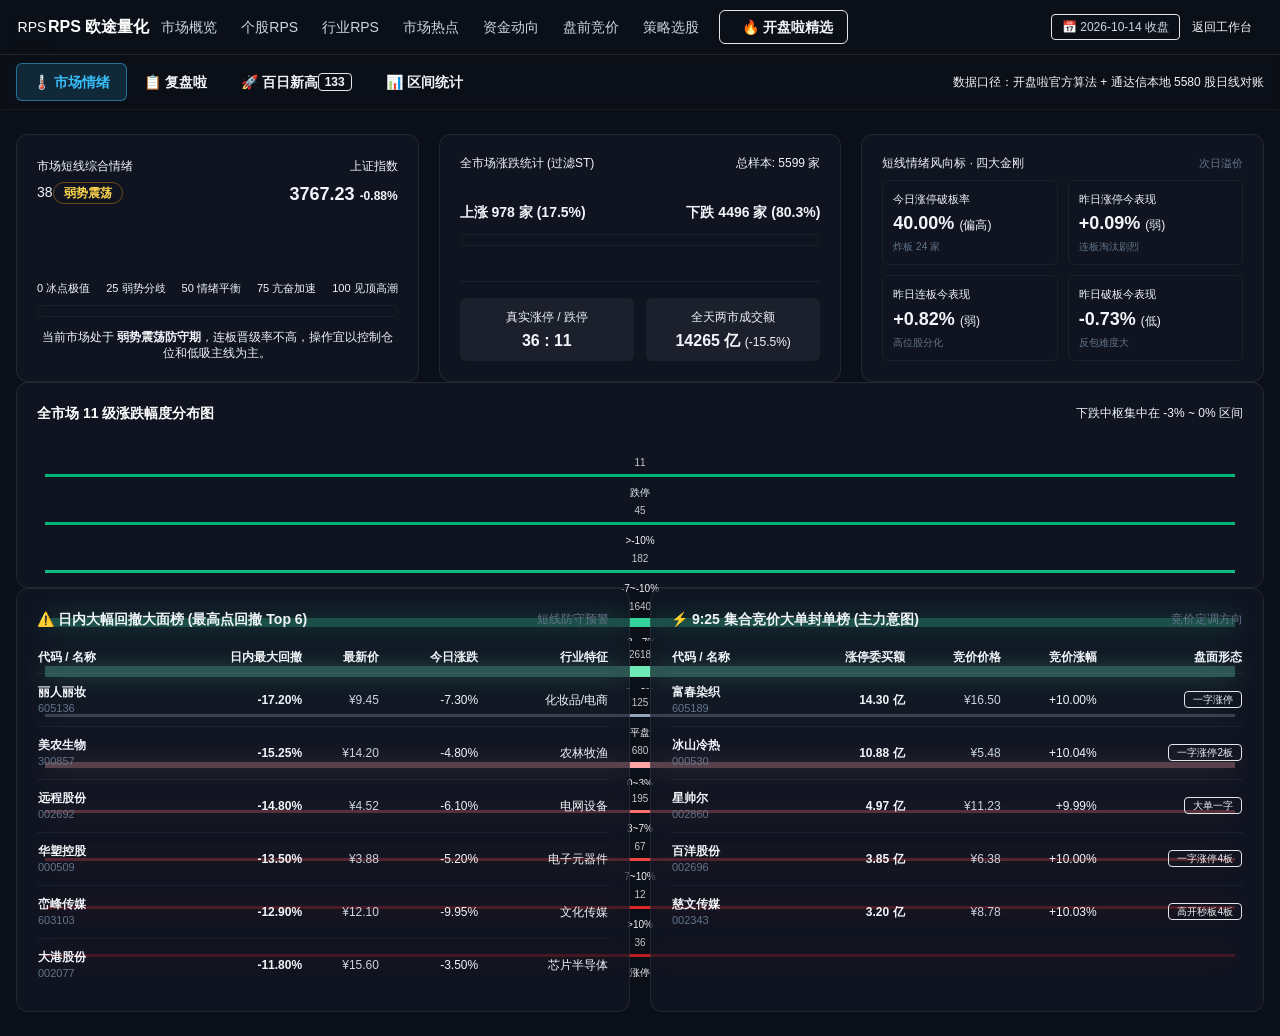
==== kaipanla/index.html @ 2c469104 "fix: use kaipanla directory index to avoid clean url 308 redirect" ====
<!doctype html>
<html lang="zh-CN" class="dark">
<head>
  <meta charset="UTF-8" />
  <meta name="viewport" content="width=device-width, initial-scale=1.0, viewport-fit=cover" />
  <title>开盘啦决策工作台 · 市场情绪 · 复盘啦 · 百日新高 · 区间统计</title>
  <link rel="icon" type="image/png" href="/brand/rps-outu-mark-electric.png" />
  <link rel="stylesheet" href="/assets/index-47ATc6WS.css" />
  <style>
    :root {
      --bg-dark: #0b0f17;
      --card-bg: rgba(18, 24, 38, 0.7);
      --card-border: rgba(255, 255, 255, 0.08);
      --text-main: #f1f5f9;
      --text-muted: #94a3b8;
      --up-red: #f43f5e;
      --down-green: #10b981;
      --warn-yellow: #f59e0b;
      --accent-blue: #38bdf8;
    }
    body {
      background-color: var(--bg-dark);
      color: var(--text-main);
      font-family: -apple-system, BlinkMacSystemFont, "Segoe UI", Roboto, "Helvetica Neue", Arial, sans-serif;
      margin: 0;
      padding: 0;
      -webkit-font-smoothing: antialiased;
    }
    .glass-card {
      background: var(--card-bg);
      backdrop-filter: blur(12px);
      -webkit-backdrop-filter: blur(12px);
      border: 1px solid var(--card-border);
      border-radius: 12px;
      transition: all 0.2s ease;
    }
    .glass-card:hover {
      border-color: rgba(255, 255, 255, 0.16);
    }
    .badge-new {
      background: linear-gradient(135deg, #ef4444 0%, #dc2626 100%);
      color: #ffffff;
      font-size: 10px;
      font-weight: 700;
      padding: 1px 5px;
      border-radius: 4px;
      letter-spacing: 0.5px;
      display: inline-block;
      box-shadow: 0 2px 6px rgba(239, 68, 68, 0.4);
    }
    .nav-tab-btn.active {
      background: rgba(56, 189, 248, 0.15);
      color: #38bdf8;
      border-color: rgba(56, 189, 248, 0.5);
    }
    .tab-content {
      display: none;
    }
    .tab-content.active {
      display: block;
      animation: fadeIn 0.25s ease forwards;
    }
    @keyframes fadeIn {
      from { opacity: 0; transform: translateY(4px); }
      to { opacity: 1; transform: translateY(0); }
    }
  </style>
</head>
<body class="min-h-screen flex flex-col">

  <!-- 1. 全局顶部导航栏 (与量化工作台保持 1:1 风格) -->
  <header class="sticky top-0 z-50 border-b border-white/10 bg-[#0f1318]/90 backdrop-blur-md px-4 py-2.5">
    <div class="max-w-7xl mx-auto flex items-center justify-between">
      <!-- Logo + 站点名称 -->
      <div class="flex items-center space-x-6">
        <a href="/" class="flex items-center space-x-2.5 group">
          <div class="w-8 h-8 rounded-lg bg-gradient-to-br from-cyan-500 to-blue-600 flex items-center justify-center shadow-lg shadow-cyan-500/20">
            <span class="text-white font-black text-sm tracking-tighter">RPS</span>
          </div>
          <span class="font-bold text-base tracking-wide text-white group-hover:text-cyan-400 transition">RPS 欧途量化</span>
        </a>

        <!-- 主导航入口 -->
        <nav class="hidden md:flex items-center space-x-1 text-sm font-medium">
          <a href="/" class="px-3 py-1.5 rounded-lg text-slate-300 hover:text-white hover:bg-white/5 transition">市场概览</a>
          <a href="/stock-rps" class="px-3 py-1.5 rounded-lg text-slate-300 hover:text-white hover:bg-white/5 transition">个股RPS</a>
          <a href="/industry-rps" class="px-3 py-1.5 rounded-lg text-slate-300 hover:text-white hover:bg-white/5 transition">行业RPS</a>
          <a href="/market" class="px-3 py-1.5 rounded-lg text-slate-300 hover:text-white hover:bg-white/5 transition">市场热点</a>
          <a href="/fund-flow" class="px-3 py-1.5 rounded-lg text-slate-300 hover:text-white hover:bg-white/5 transition">资金动向</a>
          <a href="/auction" class="px-3 py-1.5 rounded-lg text-slate-300 hover:text-white hover:bg-white/5 transition">盘前竞价</a>
          <a href="/vcp" class="px-3 py-1.5 rounded-lg text-slate-300 hover:text-white hover:bg-white/5 transition">策略选股</a>
          
          <!-- 🔥 开盘啦核心专属入口 (高亮徽标) -->
          <a href="/kaipanla" class="ml-2 px-3.5 py-1.5 rounded-lg bg-rose-500/15 border border-rose-500/40 text-rose-400 font-semibold flex items-center space-x-1.5 hover:bg-rose-500/25 transition shadow-sm shadow-rose-500/10">
            <span class="w-2 h-2 rounded-full bg-rose-500 animate-pulse"></span>
            <span>🔥 开盘啦精选</span>
          </a>
        </nav>
      </div>

      <!-- 右侧辅助按钮 -->
      <div class="flex items-center space-x-3 text-xs">
        <span class="px-2.5 py-1 rounded bg-slate-800/80 border border-slate-700/60 text-slate-300 font-mono">📅 2026-10-14 收盘</span>
        <a href="/stock-rps" class="px-3 py-1.5 rounded-lg bg-slate-800 hover:bg-slate-700 text-slate-200 transition font-medium">返回工作台</a>
      </div>
    </div>
  </header>

  <!-- 2. 开盘啦四大功能模块二级子导航 Tab 栏 -->
  <div class="border-b border-white/5 bg-[#131924]/60 px-4 py-2 sticky top-[53px] z-40 backdrop-blur-sm">
    <div class="max-w-7xl mx-auto flex items-center justify-between">
      <div class="flex items-center space-x-2">
        <button onclick="switchTab('sentiment')" id="tab-btn-sentiment" class="nav-tab-btn active px-4 py-2 rounded-lg text-sm font-semibold border border-transparent transition flex items-center space-x-2">
          <span>🌡️ 市场情绪</span>
        </button>
        <button onclick="switchTab('fupanla')" id="tab-btn-fupanla" class="nav-tab-btn px-4 py-2 rounded-lg text-sm font-semibold border border-transparent text-slate-400 hover:text-white transition flex items-center space-x-2">
          <span>📋 复盘啦</span>
        </button>
        <button onclick="switchTab('newhigh')" id="tab-btn-newhigh" class="nav-tab-btn px-4 py-2 rounded-lg text-sm font-semibold border border-transparent text-slate-400 hover:text-white transition flex items-center space-x-2">
          <span>🚀 百日新高</span>
          <span class="px-1.5 py-0.2 bg-rose-500/20 text-rose-400 text-xs rounded border border-rose-500/30 font-mono">133</span>
        </button>
        <button onclick="switchTab('period')" id="tab-btn-period" class="nav-tab-btn px-4 py-2 rounded-lg text-sm font-semibold border border-transparent text-slate-400 hover:text-white transition flex items-center space-x-2">
          <span>📊 区间统计</span>
        </button>
      </div>

      <div class="text-xs text-slate-400 hidden sm:block">
        数据口径：开盘啦官方算法 + 通达信本地 5580 股日线对账
      </div>
    </div>
  </div>

  <!-- 3. 主视图容器 -->
  <main class="max-w-7xl mx-auto px-4 py-6 flex-1 w-full space-y-6">

    <!-- ==================== TAB 1: 市场情绪 ==================== -->
    <section id="view-sentiment" class="tab-content active space-y-6">
      <!-- 顶部指数与综合情绪计 -->
      <div class="grid grid-cols-1 lg:grid-cols-3 gap-5">
        <!-- 情绪综合分卡片 -->
        <div class="glass-card p-5 relative overflow-hidden flex flex-col justify-between">
          <div class="flex justify-between items-start">
            <div>
              <span class="text-xs uppercase tracking-wider text-slate-400 font-medium">市场短线综合情绪</span>
              <div class="flex items-baseline space-x-3 mt-1.5">
                <span class="text-4xl font-black text-amber-400 font-mono" id="sentiment-score">38</span>
                <span class="text-xs px-2.5 py-0.5 rounded-full bg-amber-500/20 border border-amber-500/40 text-amber-300 font-semibold" id="sentiment-status">弱势震荡</span>
              </div>
            </div>
            <div class="text-right">
              <span class="text-xs text-slate-400">上证指数</span>
              <div class="text-lg font-bold font-mono text-emerald-400 mt-1">3767.23 <span class="text-xs">-0.88%</span></div>
            </div>
          </div>

          <!-- 0~100 综合情绪刻度条 -->
          <div class="mt-4 space-y-2">
            <div class="flex justify-between text-[11px] text-slate-400 font-medium">
              <span>0 冰点极值</span>
              <span>25 弱势分歧</span>
              <span>50 情绪平衡</span>
              <span>75 亢奋加速</span>
              <span>100 见顶高潮</span>
            </div>
            <div class="w-full h-3 rounded-full bg-slate-800 overflow-hidden relative p-0.5 border border-white/5">
              <div class="h-full rounded-full bg-gradient-to-r from-emerald-500 via-amber-500 to-rose-600 transition-all duration-500" style="width: 38%;"></div>
            </div>
            <div class="text-xs text-slate-400 text-center pt-1">
              当前市场处于 <span class="text-amber-400 font-semibold">弱势震荡防守期</span>，连板晋级率不高，操作宜以控制仓位和低吸主线为主。
            </div>
          </div>
        </div>

        <!-- 涨跌统计与涨跌停对比 -->
        <div class="glass-card p-5 flex flex-col justify-between">
          <div class="flex justify-between items-center mb-3">
            <span class="text-xs uppercase tracking-wider text-slate-400 font-medium">全市场涨跌统计 (过滤ST)</span>
            <span class="text-xs text-slate-400">总样本: 5599 家</span>
          </div>

          <!-- 涨跌家数比例条 -->
          <div class="space-y-3">
            <div class="flex justify-between items-center text-sm font-bold">
              <span class="text-rose-400">上涨 978 家 (17.5%)</span>
              <span class="text-emerald-400">下跌 4496 家 (80.3%)</span>
            </div>
            <div class="w-full h-3 rounded-full bg-emerald-950/80 overflow-hidden flex border border-white/5">
              <div class="h-full bg-rose-500 transition-all" style="width: 17.5%;"></div>
              <div class="h-full bg-emerald-500 transition-all" style="width: 80.3%;"></div>
              <div class="h-full bg-slate-500 transition-all" style="width: 2.2%;"></div>
            </div>
          </div>

          <!-- 涨跌停比与量能 -->
          <div class="grid grid-cols-2 gap-3 mt-4 pt-4 border-t border-white/5 text-center">
            <div class="p-2 rounded-lg bg-white/5">
              <span class="text-xs text-slate-400">真实涨停 / 跌停</span>
              <div class="text-base font-bold font-mono mt-0.5">
                <span class="text-rose-400">36</span> : <span class="text-emerald-400">11</span>
              </div>
            </div>
            <div class="p-2 rounded-lg bg-white/5">
              <span class="text-xs text-slate-400">全天两市成交额</span>
              <div class="text-base font-bold font-mono text-slate-200 mt-0.5">
                14265 亿 <span class="text-xs text-emerald-400 font-normal">(-15.5%)</span>
              </div>
            </div>
          </div>
        </div>

        <!-- 短线四大次日溢价指标 (四大金刚) -->
        <div class="glass-card p-5 flex flex-col justify-between">
          <div class="flex justify-between items-center mb-2">
            <span class="text-xs uppercase tracking-wider text-slate-400 font-medium">短线情绪风向标 · 四大金刚</span>
            <span class="text-[11px] text-slate-500">次日溢价</span>
          </div>
          <div class="grid grid-cols-2 gap-2.5">
            <div class="p-2.5 rounded-lg bg-slate-900/60 border border-white/5">
              <div class="text-[11px] text-slate-400">今日涨停破板率</div>
              <div class="text-lg font-bold font-mono text-emerald-400 mt-0.5">40.00% <span class="text-xs font-normal text-slate-400">(偏高)</span></div>
              <div class="text-[10px] text-slate-500 mt-0.5">炸板 24 家</div>
            </div>
            <div class="p-2.5 rounded-lg bg-slate-900/60 border border-white/5">
              <div class="text-[11px] text-slate-400">昨日涨停今表现</div>
              <div class="text-lg font-bold font-mono text-yellow-400 mt-0.5">+0.09% <span class="text-xs font-normal text-slate-400">(弱)</span></div>
              <div class="text-[10px] text-slate-500 mt-0.5">连板淘汰剧烈</div>
            </div>
            <div class="p-2.5 rounded-lg bg-slate-900/60 border border-white/5">
              <div class="text-[11px] text-slate-400">昨日连板今表现</div>
              <div class="text-lg font-bold font-mono text-yellow-400 mt-0.5">+0.82% <span class="text-xs font-normal text-slate-400">(弱)</span></div>
              <div class="text-[10px] text-slate-500 mt-0.5">高位股分化</div>
            </div>
            <div class="p-2.5 rounded-lg bg-slate-900/60 border border-white/5">
              <div class="text-[11px] text-slate-400">昨日破板今表现</div>
              <div class="text-lg font-bold font-mono text-emerald-400 mt-0.5">-0.73% <span class="text-xs font-normal text-slate-400">(低)</span></div>
              <div class="text-[10px] text-slate-500 mt-0.5">反包难度大</div>
            </div>
          </div>
        </div>
      </div>

      <!-- 11 级涨跌分布柱状图 -->
      <div class="glass-card p-5">
        <div class="flex justify-between items-center mb-4">
          <span class="text-sm font-bold text-white">全市场 11 级涨跌幅度分布图</span>
          <span class="text-xs text-slate-400">下跌中枢集中在 -3% ~ 0% 区间</span>
        </div>
        <div class="grid grid-cols-11 gap-1.5 items-end h-32 pt-4 px-2" id="distribution-bars">
          <!-- 动态渲染柱子 -->
        </div>
      </div>

      <!-- 下半部分：大幅回撤榜 (大面榜) + 9:25 竞价抢筹榜 -->
      <div class="grid grid-cols-1 lg:grid-cols-2 gap-5">
        <!-- 大面榜 -->
        <div class="glass-card p-5">
          <div class="flex justify-between items-center mb-3">
            <span class="text-sm font-bold text-rose-400 flex items-center space-x-1.5">
              <span>⚠️ 日内大幅回撤大面榜 (最高点回撤 Top 6)</span>
            </span>
            <span class="text-xs text-slate-500">短线防守预警</span>
          </div>
          <div class="overflow-x-auto">
            <table class="w-full text-left text-xs">
              <thead>
                <tr class="text-slate-400 border-b border-white/5 pb-2">
                  <th class="py-2">代码 / 名称</th>
                  <th class="py-2 text-right">日内最大回撤</th>
                  <th class="py-2 text-right">最新价</th>
                  <th class="py-2 text-right">今日涨跌</th>
                  <th class="py-2 text-right">行业特征</th>
                </tr>
              </thead>
              <tbody id="drawdowns-table-body" class="divide-y divide-white/5">
                <!-- 动态填充 -->
              </tbody>
            </table>
          </div>
        </div>

        <!-- 9:25 竞价封单额榜 -->
        <div class="glass-card p-5">
          <div class="flex justify-between items-center mb-3">
            <span class="text-sm font-bold text-amber-400 flex items-center space-x-1.5">
              <span>⚡ 9:25 集合竞价大单封单榜 (主力意图)</span>
            </span>
            <span class="text-xs text-slate-500">竞价定调方向</span>
          </div>
          <div class="overflow-x-auto">
            <table class="w-full text-left text-xs">
              <thead>
                <tr class="text-slate-400 border-b border-white/5 pb-2">
                  <th class="py-2">代码 / 名称</th>
                  <th class="py-2 text-right">涨停委买额</th>
                  <th class="py-2 text-right">竞价价格</th>
                  <th class="py-2 text-right">竞价涨幅</th>
                  <th class="py-2 text-right">盘面形态</th>
                </tr>
              </thead>
              <tbody id="bidding-table-body" class="divide-y divide-white/5">
                <!-- 动态填充 -->
              </tbody>
            </table>
          </div>
        </div>
      </div>
    </section>

    <!-- ==================== TAB 2: 复盘啦 ==================== -->
    <section id="view-fupanla" class="tab-content space-y-6">
      <!-- 连板天梯矩阵 -->
      <div class="glass-card p-5">
        <div class="flex justify-between items-center mb-4">
          <div>
            <span class="text-sm font-bold text-white">连板空间天梯矩阵 (空间高度 4 板)</span>
            <span class="text-xs text-slate-400 ml-2">市场高度标杆由 AI影视、文化出版与水产预制菜共创</span>
          </div>
          <span class="text-xs px-2.5 py-1 rounded bg-rose-500/20 text-rose-300 border border-rose-500/30">最高 4 连板</span>
        </div>
        <div class="grid grid-cols-1 md:grid-cols-4 gap-4" id="ladder-container">
          <!-- 动态渲染连板阶梯 -->
        </div>
      </div>

      <!-- 盘面梳理时间线动态流 (09:25~15:00) -->
      <div class="grid grid-cols-1 lg:grid-cols-3 gap-6">
        <!-- 时间线 -->
        <div class="lg:col-span-2 glass-card p-5">
          <div class="flex justify-between items-center mb-4">
            <span class="text-sm font-bold text-white flex items-center space-x-2">
              <span>⏱️ 盘面动态梳理时间线流 (09:25 ~ 15:00)</span>
            </span>
            <span class="text-xs text-slate-500">按盘中关键转折点排序</span>
          </div>
          <div class="relative pl-6 space-y-5 before:absolute before:left-2 before:top-2 before:bottom-2 before:w-0.5 before:bg-white/10" id="timeline-container">
            <!-- 动态渲染时间线节点 -->
          </div>
        </div>

        <!-- 题材风口卡片 -->
        <div class="glass-card p-5 space-y-4">
          <div class="flex justify-between items-center">
            <span class="text-sm font-bold text-white">🔥 当日风口题材卡片</span>
            <span class="text-xs text-slate-400">主力聚焦</span>
          </div>
          <div class="space-y-3" id="hot-sectors-container">
            <!-- 动态渲染风口题材 -->
          </div>
        </div>
      </div>
    </section>

    <!-- ==================== TAB 3: 百日新高 ==================== -->
    <section id="view-newhigh" class="tab-content space-y-6">
      <!-- 顶部统计与行业分布 -->
      <div class="grid grid-cols-1 lg:grid-cols-3 gap-5">
        <!-- 统计核心 -->
        <div class="glass-card p-5 flex flex-col justify-between">
          <div>
            <span class="text-xs uppercase tracking-wider text-slate-400 font-medium">全市场创 100 日新高个股数</span>
            <div class="text-4xl font-black text-white font-mono mt-2" id="newhigh-total">133 <span class="text-sm font-normal text-slate-400">只</span></div>
          </div>
          <div class="pt-4 border-t border-white/5 mt-4">
            <div class="flex justify-between items-center">
              <span class="text-xs text-slate-400">今日首次突破创百日新高</span>
              <span class="text-xl font-bold font-mono text-rose-400 flex items-center space-x-1">
                <span>+38</span>
                <span class="badge-new">NEW</span>
              </span>
            </div>
            <div class="text-[11px] text-slate-500 mt-1">突破个股占比 28.5%，多集中在防御性红利资产与三季报高确定性标的。</div>
          </div>
        </div>

        <!-- 行业分布 Donut 环形统计 -->
        <div class="lg:col-span-2 glass-card p-5">
          <div class="flex justify-between items-center mb-3">
            <span class="text-sm font-bold text-white">百日新高行业分布 (最扎堆前 7 大方向)</span>
            <span class="text-xs text-slate-400">红利防御 + 业绩成长双轮驱动</span>
          </div>
          <div class="grid grid-cols-2 sm:grid-cols-4 gap-3" id="newhigh-industry-grid">
            <!-- 动态渲染行业分布胶囊 -->
          </div>
        </div>
      </div>

      <!-- 百日新高代表性股票列表 (带专属红色 New 标签) -->
      <div class="glass-card p-5">
        <div class="flex justify-between items-center mb-4">
          <span class="text-sm font-bold text-white">百日新高代表性核心股票名单 (红底白字 New 为今日首次突破)</span>
          <div class="flex space-x-2 text-xs">
            <span class="px-2 py-1 rounded bg-rose-500/10 text-rose-400 border border-rose-500/30">共收录 133 只</span>
          </div>
        </div>
        <div class="overflow-x-auto">
          <table class="w-full text-left text-xs">
            <thead>
              <tr class="text-slate-400 border-b border-white/5 pb-2">
                <th class="py-2">代码 / 名称</th>
                <th class="py-2 text-right">最新价</th>
                <th class="py-2 text-right">今日涨幅</th>
                <th class="py-2 text-right">近20日累计涨幅</th>
                <th class="py-2 text-right">所属行业</th>
                <th class="py-2 text-right">核心驱动题材</th>
              </tr>
            </thead>
            <tbody id="newhigh-table-body" class="divide-y divide-white/5">
              <!-- 动态填充 -->
            </tbody>
          </table>
        </div>
      </div>
    </section>

    <!-- ==================== TAB 4: 区间统计 ==================== -->
    <section id="view-period" class="tab-content space-y-6">
      <!-- 周期选择器 -->
      <div class="glass-card p-4 flex items-center justify-between">
        <div class="flex items-center space-x-2">
          <span class="text-xs text-slate-400 mr-2">统计周期切换:</span>
          <button onclick="switchPeriod('3d')" id="btn-period-3d" class="period-btn active px-3 py-1.5 rounded-lg text-xs font-semibold bg-cyan-500/20 text-cyan-400 border border-cyan-500/40">近 3 日</button>
          <button onclick="switchPeriod('5d')" id="btn-period-5d" class="period-btn px-3 py-1.5 rounded-lg text-xs font-semibold bg-white/5 text-slate-400 hover:text-white border border-transparent">近 5 日</button>
          <button onclick="switchPeriod('10d')" id="btn-period-10d" class="period-btn px-3 py-1.5 rounded-lg text-xs font-semibold bg-white/5 text-slate-400 hover:text-white border border-transparent">近 10 日</button>
          <button onclick="switchPeriod('20d')" id="btn-period-20d" class="period-btn px-3 py-1.5 rounded-lg text-xs font-semibold bg-white/5 text-slate-400 hover:text-white border border-transparent">近 20 日</button>
        </div>
        <span class="text-xs text-slate-500 hidden sm:block">通达信日线极速切片计算 · 过滤停牌噪声</span>
      </div>

      <!-- 左右分栏：领涨题材榜 + 大牛股 Top 50 -->
      <div class="grid grid-cols-1 lg:grid-cols-2 gap-6">
        <!-- 领涨题材榜 -->
        <div class="glass-card p-5">
          <div class="flex justify-between items-center mb-3">
            <span class="text-sm font-bold text-white" id="period-sector-title">近 3 日领涨题材排行榜 (Sector Rank)</span>
            <span class="text-xs text-slate-500">区间累计等权平均</span>
          </div>
          <div class="overflow-x-auto">
            <table class="w-full text-left text-xs">
              <thead>
                <tr class="text-slate-400 border-b border-white/5 pb-2">
                  <th class="py-2">排名</th>
                  <th class="py-2">题材板块名称</th>
                  <th class="py-2 text-right">区间涨幅</th>
                  <th class="py-2 text-right">区间涨停家数</th>
                  <th class="py-2 text-right">领涨龙头</th>
                </tr>
              </thead>
              <tbody id="period-sectors-body" class="divide-y divide-white/5">
                <!-- 动态填充 -->
              </tbody>
            </table>
          </div>
        </div>

        <!-- 大牛股 Top 50 -->
        <div class="glass-card p-5">
          <div class="flex justify-between items-center mb-3">
            <span class="text-sm font-bold text-white" id="period-stock-title">近 3 日区间大牛股 Top 50 (Leading Stocks)</span>
            <span class="text-xs text-slate-500">阻力最小突破路径</span>
          </div>
          <div class="overflow-x-auto">
            <table class="w-full text-left text-xs">
              <thead>
                <tr class="text-slate-400 border-b border-white/5 pb-2">
                  <th class="py-2">代码 / 名称</th>
                  <th class="py-2 text-right">区间累计涨幅</th>
                  <th class="py-2 text-right">区间振幅</th>
                  <th class="py-2 text-right">换手率</th>
                  <th class="py-2 text-right">涨停天数</th>
                  <th class="py-2 text-right">创百日新高</th>
                </tr>
              </thead>
              <tbody id="period-stocks-body" class="divide-y divide-white/5">
                <!-- 动态填充 -->
              </tbody>
            </table>
          </div>
        </div>
      </div>
    </section>

  </main>

  <!-- 4. 数据绑定与交互逻辑驱动脚本 -->
  <script>
    let globalData = null;
    let currentPeriod = '3d';

    async function loadData() {
      try {
        const res = await fetch('/api/market/kaipanla?date=2026-10-14');
        if (res.ok) {
          globalData = await res.json();
          renderAll();
        } else {
          // 备选路径
          const res2 = await fetch('/data/extra_intelligence/kaipanla_data.json');
          if (res2.ok) {
            globalData = await res2.json();
            renderAll();
          }
        }
      } catch (e) {
        console.error("加载开盘啦数据失败:", e);
      }
    }

    function switchTab(tabId) {
      document.querySelectorAll('.tab-content').forEach(el => el.classList.remove('active'));
      document.querySelectorAll('.nav-tab-btn').forEach(el => {
        el.classList.remove('active');
        el.classList.add('text-slate-400');
      });

      const target = document.getElementById('view-' + tabId);
      const btn = document.getElementById('tab-btn-' + tabId);
      if (target) target.classList.add('active');
      if (btn) {
        btn.classList.add('active');
        btn.classList.remove('text-slate-400');
      }
    }

    function switchPeriod(p) {
      currentPeriod = p;
      document.querySelectorAll('.period-btn').forEach(btn => {
        btn.className = 'period-btn px-3 py-1.5 rounded-lg text-xs font-semibold bg-white/5 text-slate-400 hover:text-white border border-transparent';
      });
      const activeBtn = document.getElementById('btn-period-' + p);
      if (activeBtn) {
        activeBtn.className = 'period-btn active px-3 py-1.5 rounded-lg text-xs font-semibold bg-cyan-500/20 text-cyan-400 border border-cyan-500/40';
      }
      renderPeriodView();
    }

    function renderAll() {
      if (!globalData) return;
      renderSentimentView();
      renderFupanlaView();
      renderNewHighView();
      renderPeriodView();
    }

    function renderSentimentView() {
      const s = globalData.market_sentiment;
      if (!s) return;

      // 11级分布柱状图
      const barContainer = document.getElementById('distribution-bars');
      if (barContainer && s.distribution_11_bars) {
        const maxCount = Math.max(...s.distribution_11_bars.map(b => b.count));
        barContainer.innerHTML = s.distribution_11_bars.map(b => {
          const heightPercent = Math.max(10, Math.round((b.count / maxCount) * 100));
          return `
            <div class="flex flex-col items-center h-full justify-end group">
              <span class="text-[10px] font-mono text-slate-400 mb-1 opacity-80 group-hover:opacity-100">${b.count}</span>
              <div class="w-full rounded-t transition-all duration-300" style="height: ${heightPercent}%; background-color: ${b.color};"></div>
              <span class="text-[10px] text-slate-400 mt-2 truncate w-full text-center" title="${b.label}">${b.label}</span>
            </div>
          `;
        }).join('');
      }

      // 大面榜
      const ddBody = document.getElementById('drawdowns-table-body');
      if (ddBody && s.sharp_drawdowns) {
        ddBody.innerHTML = s.sharp_drawdowns.map(row => `
          <tr class="hover:bg-white/5 transition">
            <td class="py-2.5">
              <div class="font-bold text-slate-200">${row.name}</div>
              <div class="font-mono text-slate-500 text-[11px]">${row.code}</div>
            </td>
            <td class="py-2.5 text-right font-mono font-bold text-emerald-400">${row.max_drawdown.toFixed(2)}%</td>
            <td class="py-2.5 text-right font-mono text-slate-300">¥${row.price.toFixed(2)}</td>
            <td class="py-2.5 text-right font-mono ${row.close_pct >= 0 ? 'text-rose-400' : 'text-emerald-400'}">${row.close_pct > 0 ? '+' : ''}${row.close_pct.toFixed(2)}%</td>
            <td class="py-2.5 text-right text-slate-400">${row.industry}</td>
          </tr>
        `).join('');
      }

      // 9:25 竞价榜
      const bidBody = document.getElementById('bidding-table-body');
      if (bidBody && s.bidding_rank) {
        bidBody.innerHTML = s.bidding_rank.map(row => `
          <tr class="hover:bg-white/5 transition">
            <td class="py-2.5">
              <div class="font-bold text-slate-200">${row.name}</div>
              <div class="font-mono text-slate-500 text-[11px]">${row.code}</div>
            </td>
            <td class="py-2.5 text-right font-mono font-bold text-amber-400">${row.amount.toFixed(2)} 亿</td>
            <td class="py-2.5 text-right font-mono text-slate-300">¥${row.price.toFixed(2)}</td>
            <td class="py-2.5 text-right font-mono text-rose-400">+${row.pct.toFixed(2)}%</td>
            <td class="py-2.5 text-right">
              <span class="px-2 py-0.5 rounded bg-rose-500/10 text-rose-400 border border-rose-500/20 text-[10px]">${row.status}</span>
            </td>
          </tr>
        `).join('');
      }
    }

    function renderFupanlaView() {
      const f = globalData.fupanla;
      if (!f) return;

      // 连板阶梯
      const ladderBox = document.getElementById('ladder-container');
      if (ladderBox && f.ladder) {
        ladderBox.innerHTML = f.ladder.ranks.map(r => `
          <div class="p-3.5 rounded-xl bg-slate-900/60 border border-white/5 space-y-2.5">
            <div class="flex justify-between items-center pb-2 border-b border-white/5">
              <span class="font-bold text-white text-sm">${r.level}</span>
              <span class="px-2 py-0.5 rounded bg-rose-500/20 text-rose-400 text-xs font-mono font-bold">${r.count} 家</span>
            </div>
            <div class="space-y-1.5">
              ${r.stocks.map(stk => `
                <div class="p-2 rounded bg-white/5 hover:bg-white/10 transition flex justify-between items-center">
                  <div>
                    <span class="font-bold text-slate-200 text-xs">${stk.name}</span>
                    <span class="text-[10px] text-slate-500 ml-1">${stk.form || ''}</span>
                    <div class="text-[10px] text-slate-400">${stk.industry}</div>
                  </div>
                  <span class="text-[10px] text-rose-400 text-right max-w-[90px] truncate" title="${stk.desc}">${stk.desc}</span>
                </div>
              `).join('')}
            </div>
          </div>
        `).join('');
      }

      // 时间线
      const tlBox = document.getElementById('timeline-container');
      if (tlBox && f.timeline) {
        tlBox.innerHTML = f.timeline.map(item => `
          <div class="relative group">
            <span class="absolute -left-[29px] top-1 w-3.5 h-3.5 rounded-full border-2 border-[#0b0f17] ${item.badge_color} shadow-md shadow-red-500/20"></span>
            <div class="flex items-center space-x-2">
              <span class="font-mono font-bold text-xs text-cyan-400">${item.time}</span>
              <span class="px-2 py-0.5 rounded text-[10px] font-semibold text-white ${item.badge_color}">${item.tag}</span>
              <span class="font-bold text-slate-200 text-xs">${item.title}</span>
            </div>
            <p class="text-xs text-slate-400 mt-1 pl-1 leading-relaxed">${item.desc}</p>
          </div>
        `).join('');
      }

      // 风口题材
      const hsBox = document.getElementById('hot-sectors-container');
      if (hsBox && f.hot_sectors) {
        hsBox.innerHTML = f.hot_sectors.map(sec => `
          <div class="p-3 rounded-xl bg-slate-900/60 border border-white/5 hover:border-white/15 transition flex justify-between items-center">
            <div>
              <div class="font-bold text-slate-200 text-xs">${sec.name}</div>
              <div class="text-[11px] text-slate-400 mt-0.5">领涨龙头: <span class="text-rose-400 font-semibold">${sec.leader}</span></div>
            </div>
            <div class="text-right">
              <div class="font-mono font-bold text-rose-400 text-xs">${sec.zt_count} 只涨停</div>
              <div class="font-mono text-slate-500 text-[10px] mt-0.5">成交 ${sec.total_turnover}</div>
            </div>
          </div>
        `).join('');
      }
    }

    function renderNewHighView() {
      const nh = globalData.new_high_100;
      if (!nh) return;

      // 行业胶囊
      const indGrid = document.getElementById('newhigh-industry-grid');
      if (indGrid && nh.industry_distribution) {
        indGrid.innerHTML = nh.industry_distribution.map(item => `
          <div class="p-3 rounded-xl bg-slate-900/60 border border-white/5 flex flex-col justify-between">
            <span class="text-xs text-slate-400 truncate">${item.industry}</span>
            <div class="flex justify-between items-baseline mt-2">
              <span class="text-base font-bold font-mono text-white">${item.count} 只</span>
              <span class="text-[11px] font-mono text-rose-400">+${item.new_count} <span class="text-[9px] badge-new">New</span></span>
            </div>
          </div>
        `).join('');
      }

      // 个股表格 (带 New 标签)
      const nhBody = document.getElementById('newhigh-table-body');
      if (nhBody && nh.stocks) {
        nhBody.innerHTML = nh.stocks.map(stk => `
          <tr class="hover:bg-white/5 transition">
            <td class="py-2.5">
              <div class="flex items-center space-x-1.5">
                <span class="font-bold text-slate-200">${stk.name}</span>
                ${stk.is_new ? '<span class="badge-new">NEW</span>' : ''}
              </div>
              <div class="font-mono text-slate-500 text-[11px]">${stk.code}</div>
            </td>
            <td class="py-2.5 text-right font-mono text-slate-200">¥${stk.price.toFixed(2)}</td>
            <td class="py-2.5 text-right font-mono font-bold ${stk.pct_change >= 0 ? 'text-rose-400' : 'text-emerald-400'}">
              ${stk.pct_change >= 0 ? '+' : ''}${stk.pct_change.toFixed(2)}%
            </td>
            <td class="py-2.5 text-right font-mono font-bold text-rose-400">+${stk.pct_20d.toFixed(1)}%</td>
            <td class="py-2.5 text-right text-slate-400">${stk.industry}</td>
            <td class="py-2.5 text-right text-slate-300">${stk.concept}</td>
          </tr>
        `).join('');
      }
    }

    function renderPeriodView() {
      const ps = globalData.period_statistics;
      if (!ps || !ps.periods || !ps.periods[currentPeriod]) return;

      const pData = ps.periods[currentPeriod];

      document.getElementById('period-sector-title').innerText = `${pData.label} 领涨题材排行榜 (Sector Rank)`;
      document.getElementById('period-stock-title').innerText = `${pData.label} 区间大牛股 Top 50 (Leading Stocks)`;

      // 题材排行
      const sBody = document.getElementById('period-sectors-body');
      if (sBody && pData.top_sectors) {
        sBody.innerHTML = pData.top_sectors.map((sec, idx) => `
          <tr class="hover:bg-white/5 transition">
            <td class="py-2.5 font-mono text-slate-500 text-xs">${idx + 1}</td>
            <td class="py-2.5 font-bold text-slate-200">${sec.name}</td>
            <td class="py-2.5 text-right font-mono font-bold text-rose-400">+${sec.pct.toFixed(2)}%</td>
            <td class="py-2.5 text-right font-mono text-amber-400">${sec.zt_count} 只涨停</td>
            <td class="py-2.5 text-right font-semibold text-rose-300">${sec.leader}</td>
          </tr>
        `).join('');
      }

      // 大牛股 Top 50
      const stBody = document.getElementById('period-stocks-body');
      if (stBody && pData.top_stocks) {
        stBody.innerHTML = pData.top_stocks.map(stk => `
          <tr class="hover:bg-white/5 transition">
            <td class="py-2.5">
              <div class="flex items-center space-x-1.5">
                <span class="font-bold text-slate-200">${stk.name}</span>
                ${stk.is_new_high ? '<span class="badge-new">新高</span>' : ''}
              </div>
              <div class="font-mono text-slate-500 text-[11px]">${stk.code} · ${stk.industry}</div>
            </td>
            <td class="py-2.5 text-right font-mono font-bold text-rose-400">+${stk.pct.toFixed(2)}%</td>
            <td class="py-2.5 text-right font-mono text-slate-300">${stk.amplitude.toFixed(1)}%</td>
            <td class="py-2.5 text-right font-mono text-slate-300">${stk.turnover.toFixed(1)}%</td>
            <td class="py-2.5 text-right font-mono text-amber-400 font-bold">${stk.zt_days} 天</td>
            <td class="py-2.5 text-right">
              ${stk.is_new_high ? '<span class="px-2 py-0.5 rounded bg-rose-500/20 text-rose-300 font-semibold text-[10px]">是</span>' : '<span class="text-slate-500 text-[10px]">否</span>'}
            </td>
          </tr>
        `).join('');
      }
    }

    // 页面加载触发
    loadData();
  </script>
</body>
</html>
---- assets/index-47ATc6WS.css ----
*,:before,:after{--tw-border-spacing-x: 0;--tw-border-spacing-y: 0;--tw-translate-x: 0;--tw-translate-y: 0;--tw-rotate: 0;--tw-skew-x: 0;--tw-skew-y: 0;--tw-scale-x: 1;--tw-scale-y: 1;--tw-pan-x: ;--tw-pan-y: ;--tw-pinch-zoom: ;--tw-scroll-snap-strictness: proximity;--tw-gradient-from-position: ;--tw-gradient-via-position: ;--tw-gradient-to-position: ;--tw-ordinal: ;--tw-slashed-zero: ;--tw-numeric-figure: ;--tw-numeric-spacing: ;--tw-numeric-fraction: ;--tw-ring-inset: ;--tw-ring-offset-width: 0px;--tw-ring-offset-color: #fff;--tw-ring-color: rgb(59 130 246 / .5);--tw-ring-offset-shadow: 0 0 #0000;--tw-ring-shadow: 0 0 #0000;--tw-shadow: 0 0 #0000;--tw-shadow-colored: 0 0 #0000;--tw-blur: ;--tw-brightness: ;--tw-contrast: ;--tw-grayscale: ;--tw-hue-rotate: ;--tw-invert: ;--tw-saturate: ;--tw-sepia: ;--tw-drop-shadow: ;--tw-backdrop-blur: ;--tw-backdrop-brightness: ;--tw-backdrop-contrast: ;--tw-backdrop-grayscale: ;--tw-backdrop-hue-rotate: ;--tw-backdrop-invert: ;--tw-backdrop-opacity: ;--tw-backdrop-saturate: ;--tw-backdrop-sepia: ;--tw-contain-size: ;--tw-contain-layout: ;--tw-contain-paint: ;--tw-contain-style: }::backdrop{--tw-border-spacing-x: 0;--tw-border-spacing-y: 0;--tw-translate-x: 0;--tw-translate-y: 0;--tw-rotate: 0;--tw-skew-x: 0;--tw-skew-y: 0;--tw-scale-x: 1;--tw-scale-y: 1;--tw-pan-x: ;--tw-pan-y: ;--tw-pinch-zoom: ;--tw-scroll-snap-strictness: proximity;--tw-gradient-from-position: ;--tw-gradient-via-position: ;--tw-gradient-to-position: ;--tw-ordinal: ;--tw-slashed-zero: ;--tw-numeric-figure: ;--tw-numeric-spacing: ;--tw-numeric-fraction: ;--tw-ring-inset: ;--tw-ring-offset-width: 0px;--tw-ring-offset-color: #fff;--tw-ring-color: rgb(59 130 246 / .5);--tw-ring-offset-shadow: 0 0 #0000;--tw-ring-shadow: 0 0 #0000;--tw-shadow: 0 0 #0000;--tw-shadow-colored: 0 0 #0000;--tw-blur: ;--tw-brightness: ;--tw-contrast: ;--tw-grayscale: ;--tw-hue-rotate: ;--tw-invert: ;--tw-saturate: ;--tw-sepia: ;--tw-drop-shadow: ;--tw-backdrop-blur: ;--tw-backdrop-brightness: ;--tw-backdrop-contrast: ;--tw-backdrop-grayscale: ;--tw-backdrop-hue-rotate: ;--tw-backdrop-invert: ;--tw-backdrop-opacity: ;--tw-backdrop-saturate: ;--tw-backdrop-sepia: ;--tw-contain-size: ;--tw-contain-layout: ;--tw-contain-paint: ;--tw-contain-style: }*,:before,:after{box-sizing:border-box;border-width:0;border-style:solid;border-color:#e5e7eb}:before,:after{--tw-content: ""}html,:host{line-height:1.5;-webkit-text-size-adjust:100%;-moz-tab-size:4;-o-tab-size:4;tab-size:4;font-family:var(--font-ui);font-feature-settings:normal;font-variation-settings:normal;-webkit-tap-highlight-color:transparent}body{margin:0;line-height:inherit}hr{height:0;color:inherit;border-top-width:1px}abbr:where([title]){-webkit-text-decoration:underline dotted;text-decoration:underline dotted}h1,h2,h3,h4,h5,h6{font-size:inherit;font-weight:inherit}a{color:inherit;text-decoration:inherit}b,strong{font-weight:bolder}code,kbd,samp,pre{font-family:var(--font-ui);font-feature-settings:normal;font-variation-settings:normal;font-size:1em}small{font-size:80%}sub,sup{font-size:75%;line-height:0;position:relative;vertical-align:baseline}sub{bottom:-.25em}sup{top:-.5em}table{text-indent:0;border-color:inherit;border-collapse:collapse}button,input,optgroup,select,textarea{font-family:inherit;font-feature-settings:inherit;font-variation-settings:inherit;font-size:100%;font-weight:inherit;line-height:inherit;letter-spacing:inherit;color:inherit;margin:0;padding:0}button,select{text-transform:none}button,input:where([type=button]),input:where([type=reset]),input:where([type=submit]){-webkit-appearance:button;background-color:transparent;background-image:none}:-moz-focusring{outline:auto}:-moz-ui-invalid{box-shadow:none}progress{vertical-align:baseline}::-webkit-inner-spin-button,::-webkit-outer-spin-button{height:auto}[type=search]{-webkit-appearance:textfield;outline-offset:-2px}::-webkit-search-decoration{-webkit-appearance:none}::-webkit-file-upload-button{-webkit-appearance:button;font:inherit}summary{display:list-item}blockquote,dl,dd,h1,h2,h3,h4,h5,h6,hr,figure,p,pre{margin:0}fieldset{margin:0;padding:0}legend{padding:0}ol,ul,menu{list-style:none;margin:0;padding:0}dialog{padding:0}textarea{resize:vertical}input::-moz-placeholder,textarea::-moz-placeholder{opacity:1;color:#9ca3af}input::placeholder,textarea::placeholder{opacity:1;color:#9ca3af}button,[role=button]{cursor:pointer}:disabled{cursor:default}img,svg,video,canvas,audio,iframe,embed,object{display:block;vertical-align:middle}img,video{max-width:100%;height:auto}[hidden]:where(:not([hidden=until-found])){display:none}.\!container{width:100%!important}.container{width:100%}@media (min-width: 640px){.\!container{max-width:640px!important}.container{max-width:640px}}@media (min-width: 768px){.\!container{max-width:768px!important}.container{max-width:768px}}@media (min-width: 1024px){.\!container{max-width:1024px!important}.container{max-width:1024px}}@media (min-width: 1280px){.\!container{max-width:1280px!important}.container{max-width:1280px}}@media (min-width: 1536px){.\!container{max-width:1536px!important}.container{max-width:1536px}}.sr-only{position:absolute;width:1px;height:1px;padding:0;margin:-1px;overflow:hidden;clip:rect(0,0,0,0);white-space:nowrap;border-width:0}.pointer-events-none{pointer-events:none}.pointer-events-auto{pointer-events:auto}.\!visible{visibility:visible!important}.visible{visibility:visible}.collapse{visibility:collapse}.static{position:static}.fixed{position:fixed}.absolute{position:absolute}.relative{position:relative}.sticky{position:sticky}.inset-0{top:0;right:0;bottom:0;left:0}.inset-x-0{left:0;right:0}.inset-x-4{left:1rem;right:1rem}.bottom-0{bottom:0}.bottom-1{bottom:.25rem}.bottom-14{bottom:3.5rem}.bottom-24{bottom:6rem}.bottom-5{bottom:1.25rem}.bottom-\[calc\(4\.5rem\+env\(safe-area-inset-bottom\)\)\]{bottom:calc(4.5rem + env(safe-area-inset-bottom))}.bottom-full{bottom:100%}.left-0{left:0}.left-0\.5{left:.125rem}.left-1{left:.25rem}.left-1\/2{left:50%}.left-14{left:3.5rem}.left-2{left:.5rem}.left-2\.5{left:.625rem}.left-3{left:.75rem}.left-\[13\%\]{left:13%}.right-0{right:0}.right-0\.5{right:.125rem}.right-1{right:.25rem}.right-1\.5{right:.375rem}.right-2{right:.5rem}.right-2\.5{right:.625rem}.right-3{right:.75rem}.right-5{right:1.25rem}.right-\[7\%\]{right:7%}.top-0{top:0}.top-0\.5{top:.125rem}.top-1{top:.25rem}.top-1\/2{top:50%}.top-10{top:2.5rem}.top-11{top:2.75rem}.top-2{top:.5rem}.top-2\.5{top:.625rem}.top-3{top:.75rem}.top-7{top:1.75rem}.top-9{top:2.25rem}.top-full{top:100%}.z-10{z-index:10}.z-20{z-index:20}.z-30{z-index:30}.z-40{z-index:40}.z-50{z-index:50}.z-\[100\]{z-index:100}.z-\[200\]{z-index:200}.z-\[210\]{z-index:210}.z-\[250\]{z-index:250}.z-\[2\]{z-index:2}.z-\[55\]{z-index:55}.z-\[70\]{z-index:70}.z-\[80\]{z-index:80}.z-\[90\]{z-index:90}.order-1{order:1}.order-2{order:2}.order-3{order:3}.order-4{order:4}.order-last{order:9999}.col-span-2{grid-column:span 2 / span 2}.-m-1{margin:-.25rem}.m-4{margin:1rem}.m-auto{margin:auto}.-mx-3{margin-left:-.75rem;margin-right:-.75rem}.mx-1{margin-left:.25rem;margin-right:.25rem}.mx-2{margin-left:.5rem;margin-right:.5rem}.mx-3{margin-left:.75rem;margin-right:.75rem}.mx-4{margin-left:1rem;margin-right:1rem}.mx-auto{margin-left:auto;margin-right:auto}.my-2{margin-top:.5rem;margin-bottom:.5rem}.my-5{margin-top:1.25rem;margin-bottom:1.25rem}.-mr-1{margin-right:-.25rem}.-mt-1{margin-top:-.25rem}.mb-0\.5{margin-bottom:.125rem}.mb-1{margin-bottom:.25rem}.mb-1\.5{margin-bottom:.375rem}.mb-2{margin-bottom:.5rem}.mb-3{margin-bottom:.75rem}.mb-4{margin-bottom:1rem}.mb-5{margin-bottom:1.25rem}.mb-6{margin-bottom:1.5rem}.ml-0{margin-left:0}.ml-0\.5{margin-left:.125rem}.ml-1{margin-left:.25rem}.ml-2{margin-left:.5rem}.ml-3{margin-left:.75rem}.ml-auto{margin-left:auto}.mr-1{margin-right:.25rem}.mr-2{margin-right:.5rem}.mr-4{margin-right:1rem}.mt-0\.5{margin-top:.125rem}.mt-1{margin-top:.25rem}.mt-1\.5{margin-top:.375rem}.mt-16{margin-top:4rem}.mt-2{margin-top:.5rem}.mt-3{margin-top:.75rem}.mt-4{margin-top:1rem}.mt-5{margin-top:1.25rem}.mt-6{margin-top:1.5rem}.mt-\[8px\]{margin-top:8px}.line-clamp-2{overflow:hidden;display:-webkit-box;-webkit-box-orient:vertical;-webkit-line-clamp:2}.block{display:block}.inline-block{display:inline-block}.inline{display:inline}.flex{display:flex}.inline-flex{display:inline-flex}.\!table{display:table!important}.table{display:table}.grid{display:grid}.contents{display:contents}.\!hidden{display:none!important}.hidden{display:none}.h-0\.5{height:.125rem}.h-1{height:.25rem}.h-1\.5{height:.375rem}.h-10{height:2.5rem}.h-11{height:2.75rem}.h-12{height:3rem}.h-14{height:3.5rem}.h-2{height:.5rem}.h-2\.5{height:.625rem}.h-20{height:5rem}.h-24{height:6rem}.h-28{height:7rem}.h-3{height:.75rem}.h-3\.5{height:.875rem}.h-32{height:8rem}.h-36{height:9rem}.h-4{height:1rem}.h-40{height:10rem}.h-44{height:11rem}.h-48{height:12rem}.h-5{height:1.25rem}.h-56{height:14rem}.h-6{height:1.5rem}.h-64{height:16rem}.h-7{height:1.75rem}.h-8{height:2rem}.h-9{height:2.25rem}.h-\[170px\]{height:170px}.h-\[18px\]{height:18px}.h-\[220px\]{height:220px}.h-\[225px\]{height:225px}.h-\[230px\]{height:230px}.h-\[235px\]{height:235px}.h-\[238px\]{height:238px}.h-\[260px\]{height:260px}.h-\[270px\]{height:270px}.h-\[3\.75rem\]{height:3.75rem}.h-\[300px\]{height:300px}.h-\[320px\]{height:320px}.h-\[340px\]{height:340px}.h-\[360px\]{height:360px}.h-\[38px\]{height:38px}.h-\[390px\]{height:390px}.h-\[430px\]{height:430px}.h-\[520px\]{height:520px}.h-\[52px\]{height:52px}.h-\[70px\]{height:70px}.h-\[76px\]{height:76px}.h-\[calc\(100dvh-140px\)\]{height:calc(100dvh - 140px)}.h-\[clamp\(340px\,calc\(100dvh-170px\)\,600px\)\]{height:clamp(340px,calc(100dvh - 170px),600px)}.h-auto{height:auto}.h-full{height:100%}.h-px{height:1px}.max-h-32{max-height:8rem}.max-h-64{max-height:16rem}.max-h-\[216px\]{max-height:216px}.max-h-\[360px\]{max-height:360px}.max-h-\[420px\]{max-height:420px}.max-h-\[430px\]{max-height:430px}.max-h-\[620px\]{max-height:620px}.max-h-\[64vh\]{max-height:64vh}.max-h-\[650px\]{max-height:650px}.max-h-\[65dvh\]{max-height:65dvh}.max-h-\[70vh\]{max-height:70vh}.max-h-\[720px\]{max-height:720px}.max-h-\[760px\]{max-height:760px}.max-h-\[78vh\]{max-height:78vh}.max-h-\[82vh\]{max-height:82vh}.max-h-\[84vh\]{max-height:84vh}.max-h-\[85dvh\]{max-height:85dvh}.max-h-\[86vh\]{max-height:86vh}.max-h-\[88vh\]{max-height:88vh}.max-h-\[90dvh\]{max-height:90dvh}.max-h-\[90vh\]{max-height:90vh}.max-h-\[92dvh\]{max-height:92dvh}.max-h-\[calc\(100dvh-2rem\)\]{max-height:calc(100dvh - 2rem)}.max-h-\[calc\(86vh-96px\)\]{max-height:calc(86vh - 96px)}.min-h-0{min-height:0px}.min-h-10{min-height:2.5rem}.min-h-11{min-height:2.75rem}.min-h-12{min-height:3rem}.min-h-14{min-height:3.5rem}.min-h-4{min-height:1rem}.min-h-5{min-height:1.25rem}.min-h-7{min-height:1.75rem}.min-h-8{min-height:2rem}.min-h-9{min-height:2.25rem}.min-h-\[130px\]{min-height:130px}.min-h-\[180px\]{min-height:180px}.min-h-\[220px\]{min-height:220px}.min-h-\[240px\]{min-height:240px}.min-h-\[320px\]{min-height:320px}.min-h-\[32px\]{min-height:32px}.min-h-\[34px\]{min-height:34px}.min-h-\[36px\]{min-height:36px}.min-h-\[44px\]{min-height:44px}.min-h-\[45vh\]{min-height:45vh}.min-h-\[55vh\]{min-height:55vh}.min-h-\[64px\]{min-height:64px}.min-h-\[76px\]{min-height:76px}.min-h-\[calc\(100dvh-5rem\)\]{min-height:calc(100dvh - 5rem)}.min-h-screen{min-height:100vh}.w-1{width:.25rem}.w-1\.5{width:.375rem}.w-10{width:2.5rem}.w-11{width:2.75rem}.w-12{width:3rem}.w-16{width:4rem}.w-2{width:.5rem}.w-2\.5{width:.625rem}.w-20{width:5rem}.w-24{width:6rem}.w-28{width:7rem}.w-3{width:.75rem}.w-3\.5{width:.875rem}.w-32{width:8rem}.w-36{width:9rem}.w-4{width:1rem}.w-40{width:10rem}.w-5{width:1.25rem}.w-52{width:13rem}.w-6{width:1.5rem}.w-64{width:16rem}.w-7{width:1.75rem}.w-8{width:2rem}.w-9{width:2.25rem}.w-\[120px\]{width:120px}.w-\[1332px\]{width:1332px}.w-\[136px\]{width:136px}.w-\[150px\]{width:150px}.w-\[1514px\]{width:1514px}.w-\[160px\]{width:160px}.w-\[168px\]{width:168px}.w-\[178px\]{width:178px}.w-\[18px\]{width:18px}.w-\[200px\]{width:200px}.w-\[292px\]{width:292px}.w-\[296px\]{width:296px}.w-\[2px\]{width:2px}.w-\[44px\]{width:44px}.w-\[76px\]{width:76px}.w-\[calc\(100\%-2rem\)\]{width:calc(100% - 2rem)}.w-\[calc\(100\%_-_1\.5rem\)\]{width:calc(100% - 1.5rem)}.w-\[calc\(100vw-24px\)\]{width:calc(100vw - 24px)}.w-\[calc\(100vw-32px\)\]{width:calc(100vw - 32px)}.w-\[min\(1600px\,calc\(100vw-24px\)\)\]{width:min(1600px,calc(100vw - 24px))}.w-auto{width:auto}.w-fit{width:-moz-fit-content;width:fit-content}.w-full{width:100%}.min-w-0{min-width:0px}.min-w-4{min-width:1rem}.min-w-8{min-width:2rem}.min-w-\[1050px\]{min-width:1050px}.min-w-\[1080px\]{min-width:1080px}.min-w-\[1180px\]{min-width:1180px}.min-w-\[1200px\]{min-width:1200px}.min-w-\[120px\]{min-width:120px}.min-w-\[1220px\]{min-width:1220px}.min-w-\[1240px\]{min-width:1240px}.min-w-\[128px\]{min-width:128px}.min-w-\[1320px\]{min-width:1320px}.min-w-\[1332px\]{min-width:1332px}.min-w-\[1380px\]{min-width:1380px}.min-w-\[1420px\]{min-width:1420px}.min-w-\[1450px\]{min-width:1450px}.min-w-\[1460px\]{min-width:1460px}.min-w-\[150px\]{min-width:150px}.min-w-\[1514px\]{min-width:1514px}.min-w-\[1520px\]{min-width:1520px}.min-w-\[155px\]{min-width:155px}.min-w-\[1560px\]{min-width:1560px}.min-w-\[160px\]{min-width:160px}.min-w-\[168px\]{min-width:168px}.min-w-\[1710px\]{min-width:1710px}.min-w-\[1756px\]{min-width:1756px}.min-w-\[180px\]{min-width:180px}.min-w-\[1900px\]{min-width:1900px}.min-w-\[190px\]{min-width:190px}.min-w-\[210px\]{min-width:210px}.min-w-\[220px\]{min-width:220px}.min-w-\[2280px\]{min-width:2280px}.min-w-\[230px\]{min-width:230px}.min-w-\[240px\]{min-width:240px}.min-w-\[28px\]{min-width:28px}.min-w-\[3\.25rem\]{min-width:3.25rem}.min-w-\[42px\]{min-width:42px}.min-w-\[64px\]{min-width:64px}.min-w-\[710px\]{min-width:710px}.min-w-\[760px\]{min-width:760px}.min-w-\[900px\]{min-width:900px}.min-w-\[920px\]{min-width:920px}.min-w-\[940px\]{min-width:940px}.max-w-2xl{max-width:42rem}.max-w-36{max-width:9rem}.max-w-3xl{max-width:48rem}.max-w-40{max-width:10rem}.max-w-5xl{max-width:64rem}.max-w-7xl{max-width:80rem}.max-w-\[120px\]{max-width:120px}.max-w-\[128px\]{max-width:128px}.max-w-\[140px\]{max-width:140px}.max-w-\[148px\]{max-width:148px}.max-w-\[1600px\]{max-width:1600px}.max-w-\[160px\]{max-width:160px}.max-w-\[1680px\]{max-width:1680px}.max-w-\[1800px\]{max-width:1800px}.max-w-\[180px\]{max-width:180px}.max-w-\[190px\]{max-width:190px}.max-w-\[1920px\]{max-width:1920px}.max-w-\[210px\]{max-width:210px}.max-w-\[220px\]{max-width:220px}.max-w-\[240px\]{max-width:240px}.max-w-\[260px\]{max-width:260px}.max-w-\[280px\]{max-width:280px}.max-w-\[300px\]{max-width:300px}.max-w-\[360px\]{max-width:360px}.max-w-\[420px\]{max-width:420px}.max-w-\[440px\]{max-width:440px}.max-w-\[460px\]{max-width:460px}.max-w-\[480px\]{max-width:480px}.max-w-\[560px\]{max-width:560px}.max-w-\[680px\]{max-width:680px}.max-w-\[720px\]{max-width:720px}.max-w-\[75vw\]{max-width:75vw}.max-w-\[80px\]{max-width:80px}.max-w-\[calc\(100\%-16px\)\]{max-width:calc(100% - 16px)}.max-w-\[calc\(100\%-1rem\)\]{max-width:calc(100% - 1rem)}.max-w-\[calc\(100vw-80px\)\]{max-width:calc(100vw - 80px)}.max-w-\[min\(310px\,85vw\)\]{max-width:min(310px,85vw)}.max-w-full{max-width:100%}.max-w-lg{max-width:32rem}.max-w-md{max-width:28rem}.max-w-none{max-width:none}.max-w-screen-2xl{max-width:1536px}.max-w-sm{max-width:24rem}.max-w-xl{max-width:36rem}.flex-1{flex:1 1 0%}.flex-\[1\.15\]{flex:1.15}.flex-none{flex:none}.flex-shrink-0,.shrink-0{flex-shrink:0}.basis-28{flex-basis:7rem}.basis-40{flex-basis:10rem}.basis-48{flex-basis:12rem}.basis-\[46\%\]{flex-basis:46%}.table-fixed{table-layout:fixed}.border-collapse{border-collapse:collapse}.-translate-x-1\/2{--tw-translate-x: -50%;transform:translate(var(--tw-translate-x),var(--tw-translate-y)) rotate(var(--tw-rotate)) skew(var(--tw-skew-x)) skewY(var(--tw-skew-y)) scaleX(var(--tw-scale-x)) scaleY(var(--tw-scale-y))}.-translate-y-1\/2{--tw-translate-y: -50%;transform:translate(var(--tw-translate-x),var(--tw-translate-y)) rotate(var(--tw-rotate)) skew(var(--tw-skew-x)) skewY(var(--tw-skew-y)) scaleX(var(--tw-scale-x)) scaleY(var(--tw-scale-y))}.translate-x-0{--tw-translate-x: 0px;transform:translate(var(--tw-translate-x),var(--tw-translate-y)) rotate(var(--tw-rotate)) skew(var(--tw-skew-x)) skewY(var(--tw-skew-y)) scaleX(var(--tw-scale-x)) scaleY(var(--tw-scale-y))}.translate-x-3{--tw-translate-x: .75rem;transform:translate(var(--tw-translate-x),var(--tw-translate-y)) rotate(var(--tw-rotate)) skew(var(--tw-skew-x)) skewY(var(--tw-skew-y)) scaleX(var(--tw-scale-x)) scaleY(var(--tw-scale-y))}.translate-x-4{--tw-translate-x: 1rem;transform:translate(var(--tw-translate-x),var(--tw-translate-y)) rotate(var(--tw-rotate)) skew(var(--tw-skew-x)) skewY(var(--tw-skew-y)) scaleX(var(--tw-scale-x)) scaleY(var(--tw-scale-y))}.translate-x-5{--tw-translate-x: 1.25rem;transform:translate(var(--tw-translate-x),var(--tw-translate-y)) rotate(var(--tw-rotate)) skew(var(--tw-skew-x)) skewY(var(--tw-skew-y)) scaleX(var(--tw-scale-x)) scaleY(var(--tw-scale-y))}.rotate-180{--tw-rotate: 180deg;transform:translate(var(--tw-translate-x),var(--tw-translate-y)) rotate(var(--tw-rotate)) skew(var(--tw-skew-x)) skewY(var(--tw-skew-y)) scaleX(var(--tw-scale-x)) scaleY(var(--tw-scale-y))}.transform{transform:translate(var(--tw-translate-x),var(--tw-translate-y)) rotate(var(--tw-rotate)) skew(var(--tw-skew-x)) skewY(var(--tw-skew-y)) scaleX(var(--tw-scale-x)) scaleY(var(--tw-scale-y))}@keyframes fadeIn{0%{opacity:0}to{opacity:1}}.animate-fade-in{animation:fadeIn .3s ease-in-out}@keyframes pulse{50%{opacity:.5}}.animate-pulse{animation:pulse 2s cubic-bezier(.4,0,.6,1) infinite}@keyframes pulseSoft{0%,to{opacity:1}50%{opacity:.6}}.animate-pulse-soft{animation:pulseSoft 2s infinite}@keyframes spin{to{transform:rotate(360deg)}}.animate-spin{animation:spin 1s linear infinite}.cursor-grab{cursor:grab}.cursor-not-allowed{cursor:not-allowed}.cursor-pointer{cursor:pointer}.touch-pan-y{--tw-pan-y: pan-y;touch-action:var(--tw-pan-x) var(--tw-pan-y) var(--tw-pinch-zoom)}.select-none{-webkit-user-select:none;-moz-user-select:none;user-select:none}.select-text{-webkit-user-select:text;-moz-user-select:text;user-select:text}.resize-none{resize:none}.resize-y{resize:vertical}.resize{resize:both}.snap-y{scroll-snap-type:y var(--tw-scroll-snap-strictness)}.snap-mandatory{--tw-scroll-snap-strictness: mandatory}.snap-start{scroll-snap-align:start}.scroll-mt-20{scroll-margin-top:5rem}.scroll-mt-24{scroll-margin-top:6rem}.scroll-mt-\[64px\]{scroll-margin-top:64px}.scroll-mt-\[76px\]{scroll-margin-top:76px}.list-inside{list-style-position:inside}.list-disc{list-style-type:disc}.list-none{list-style-type:none}.appearance-none{-webkit-appearance:none;-moz-appearance:none;appearance:none}.auto-cols-fr{grid-auto-columns:minmax(0,1fr)}.grid-flow-col{grid-auto-flow:column}.grid-cols-1{grid-template-columns:repeat(1,minmax(0,1fr))}.grid-cols-2{grid-template-columns:repeat(2,minmax(0,1fr))}.grid-cols-3{grid-template-columns:repeat(3,minmax(0,1fr))}.grid-cols-4{grid-template-columns:repeat(4,minmax(0,1fr))}.grid-cols-7{grid-template-columns:repeat(7,minmax(0,1fr))}.grid-cols-\[58px_minmax\(0\,1fr\)_auto\]{grid-template-columns:58px minmax(0,1fr) auto}.grid-cols-\[74px_1fr_auto\]{grid-template-columns:74px 1fr auto}.grid-cols-\[76px_1fr\]{grid-template-columns:76px 1fr}.grid-cols-\[minmax\(0\,1fr\)_20px_minmax\(0\,1fr\)\]{grid-template-columns:minmax(0,1fr) 20px minmax(0,1fr)}.grid-cols-\[minmax\(0\,1fr\)_72px_72px\]{grid-template-columns:minmax(0,1fr) 72px 72px}.grid-cols-\[minmax\(0\,1fr\)_auto\]{grid-template-columns:minmax(0,1fr) auto}.flex-col{flex-direction:column}.flex-wrap{flex-wrap:wrap}.flex-nowrap{flex-wrap:nowrap}.items-start{align-items:flex-start}.items-end{align-items:flex-end}.items-center{align-items:center}.items-baseline{align-items:baseline}.items-stretch{align-items:stretch}.justify-start{justify-content:flex-start}.justify-end{justify-content:flex-end}.justify-center{justify-content:center}.justify-between{justify-content:space-between}.gap-0\.5{gap:.125rem}.gap-1{gap:.25rem}.gap-1\.5{gap:.375rem}.gap-2{gap:.5rem}.gap-2\.5{gap:.625rem}.gap-3{gap:.75rem}.gap-4{gap:1rem}.gap-5{gap:1.25rem}.gap-6{gap:1.5rem}.gap-px{gap:1px}.gap-x-1{-moz-column-gap:.25rem;column-gap:.25rem}.gap-x-1\.5{-moz-column-gap:.375rem;column-gap:.375rem}.gap-x-2{-moz-column-gap:.5rem;column-gap:.5rem}.gap-x-3{-moz-column-gap:.75rem;column-gap:.75rem}.gap-x-4{-moz-column-gap:1rem;column-gap:1rem}.gap-x-5{-moz-column-gap:1.25rem;column-gap:1.25rem}.gap-x-6{-moz-column-gap:1.5rem;column-gap:1.5rem}.gap-x-8{-moz-column-gap:2rem;column-gap:2rem}.gap-y-0\.5{row-gap:.125rem}.gap-y-1{row-gap:.25rem}.gap-y-1\.5{row-gap:.375rem}.gap-y-2{row-gap:.5rem}.gap-y-3{row-gap:.75rem}.space-y-1>:not([hidden])~:not([hidden]){--tw-space-y-reverse: 0;margin-top:calc(.25rem * calc(1 - var(--tw-space-y-reverse)));margin-bottom:calc(.25rem * var(--tw-space-y-reverse))}.space-y-1\.5>:not([hidden])~:not([hidden]){--tw-space-y-reverse: 0;margin-top:calc(.375rem * calc(1 - var(--tw-space-y-reverse)));margin-bottom:calc(.375rem * var(--tw-space-y-reverse))}.space-y-2>:not([hidden])~:not([hidden]){--tw-space-y-reverse: 0;margin-top:calc(.5rem * calc(1 - var(--tw-space-y-reverse)));margin-bottom:calc(.5rem * var(--tw-space-y-reverse))}.space-y-3>:not([hidden])~:not([hidden]){--tw-space-y-reverse: 0;margin-top:calc(.75rem * calc(1 - var(--tw-space-y-reverse)));margin-bottom:calc(.75rem * var(--tw-space-y-reverse))}.space-y-4>:not([hidden])~:not([hidden]){--tw-space-y-reverse: 0;margin-top:calc(1rem * calc(1 - var(--tw-space-y-reverse)));margin-bottom:calc(1rem * var(--tw-space-y-reverse))}.space-y-5>:not([hidden])~:not([hidden]){--tw-space-y-reverse: 0;margin-top:calc(1.25rem * calc(1 - var(--tw-space-y-reverse)));margin-bottom:calc(1.25rem * var(--tw-space-y-reverse))}.divide-y>:not([hidden])~:not([hidden]){--tw-divide-y-reverse: 0;border-top-width:calc(1px * calc(1 - var(--tw-divide-y-reverse)));border-bottom-width:calc(1px * var(--tw-divide-y-reverse))}.divide-white\/5>:not([hidden])~:not([hidden]){border-color:#ffffff0d}.self-start{align-self:flex-start}.self-center{align-self:center}.overflow-auto{overflow:auto}.overflow-hidden{overflow:hidden}.overflow-visible{overflow:visible}.overflow-x-auto{overflow-x:auto}.overflow-y-auto{overflow-y:auto}.overflow-x-hidden{overflow-x:hidden}.overscroll-contain{overscroll-behavior:contain}.overscroll-x-contain{overscroll-behavior-x:contain}.truncate{overflow:hidden;text-overflow:ellipsis;white-space:nowrap}.whitespace-normal{white-space:normal}.whitespace-nowrap{white-space:nowrap}.whitespace-pre-line{white-space:pre-line}.whitespace-pre-wrap{white-space:pre-wrap}.break-words{overflow-wrap:break-word}.break-all{word-break:break-all}.rounded{border-radius:.25rem}.rounded-2xl{border-radius:1rem}.rounded-full{border-radius:9999px}.rounded-lg{border-radius:.5rem}.rounded-md{border-radius:.375rem}.rounded-sm{border-radius:.125rem}.rounded-xl{border-radius:.75rem}.rounded-b-lg{border-bottom-right-radius:.5rem;border-bottom-left-radius:.5rem}.rounded-b-xl{border-bottom-right-radius:.75rem;border-bottom-left-radius:.75rem}.rounded-l-lg{border-top-left-radius:.5rem;border-bottom-left-radius:.5rem}.rounded-t-2xl{border-top-left-radius:1rem;border-top-right-radius:1rem}.rounded-t-lg{border-top-left-radius:.5rem;border-top-right-radius:.5rem}.border{border-width:1px}.border-2{border-width:2px}.border-y{border-top-width:1px;border-bottom-width:1px}.border-b{border-bottom-width:1px}.border-b-2{border-bottom-width:2px}.border-l{border-left-width:1px}.border-r{border-right-width:1px}.border-t{border-top-width:1px}.border-t-0{border-top-width:0px}.border-t-\[3px\]{border-top-width:3px}.border-dashed{border-style:dashed}.\!border-accent-blue\/30{border-color:#1677ff4d!important}.border-accent-blue{--tw-border-opacity: 1;border-color:rgb(22 119 255 / var(--tw-border-opacity, 1))}.border-accent-blue\/15{border-color:#1677ff26}.border-accent-blue\/20{border-color:#1677ff33}.border-accent-blue\/25{border-color:#1677ff40}.border-accent-blue\/30{border-color:#1677ff4d}.border-accent-blue\/35{border-color:#1677ff59}.border-accent-blue\/40{border-color:#1677ff66}.border-accent-blue\/50{border-color:#1677ff80}.border-accent-blue\/60{border-color:#1677ff99}.border-amber-400\/15{border-color:#fbbf2426}.border-amber-400\/20{border-color:#fbbf2433}.border-amber-500\/40{border-color:#f59e0b66}.border-blue-500{--tw-border-opacity: 1;border-color:rgb(59 130 246 / var(--tw-border-opacity, 1))}.border-current{border-color:currentColor}.border-cyan-400\/25{border-color:#22d3ee40}.border-down{--tw-border-opacity: 1;border-color:rgb(82 196 26 / var(--tw-border-opacity, 1))}.border-down\/15{border-color:#52c41a26}.border-down\/20{border-color:#52c41a33}.border-down\/25{border-color:#52c41a40}.border-down\/30{border-color:#52c41a4d}.border-down\/40{border-color:#52c41a66}.border-green-500\/20{border-color:#22c55e33}.border-green-500\/25{border-color:#22c55e40}.border-orange-300\/60{border-color:#fdba7499}.border-orange-400\/20{border-color:#fb923c33}.border-orange-400\/25{border-color:#fb923c40}.border-orange-500{--tw-border-opacity: 1;border-color:rgb(249 115 22 / var(--tw-border-opacity, 1))}.border-red-400\/60{border-color:#f8717199}.border-red-500{--tw-border-opacity: 1;border-color:rgb(239 68 68 / var(--tw-border-opacity, 1))}.border-red-500\/30{border-color:#ef44444d}.border-rose-400\/25{border-color:#fb718540}.border-sky-400\/25{border-color:#38bdf840}.border-slate-200{--tw-border-opacity: 1;border-color:rgb(226 232 240 / var(--tw-border-opacity, 1))}.border-slate-300{--tw-border-opacity: 1;border-color:rgb(203 213 225 / var(--tw-border-opacity, 1))}.border-text-muted{--tw-border-opacity: 1;border-color:rgb(var(--color-text-muted) / var(--tw-border-opacity, 1))}.border-transparent{border-color:transparent}.border-up{--tw-border-opacity: 1;border-color:rgb(245 34 45 / var(--tw-border-opacity, 1))}.border-up\/10{border-color:#f5222d1a}.border-up\/20{border-color:#f5222d33}.border-up\/25{border-color:#f5222d40}.border-up\/30{border-color:#f5222d4d}.border-up\/40{border-color:#f5222d66}.border-violet-400\/25{border-color:#a78bfa40}.border-warn{--tw-border-opacity: 1;border-color:rgb(250 173 20 / var(--tw-border-opacity, 1))}.border-warn\/15{border-color:#faad1426}.border-warn\/20{border-color:#faad1433}.border-warn\/25{border-color:#faad1440}.border-warn\/30{border-color:#faad144d}.border-warn\/40{border-color:#faad1466}.border-warn\/80{border-color:#faad14cc}.border-white\/10{border-color:#ffffff1a}.border-white\/15{border-color:#ffffff26}.border-white\/20{border-color:#fff3}.border-white\/5{border-color:#ffffff0d}.border-white\/80{border-color:#fffc}.border-white\/\[0\.04\]{border-color:#ffffff0a}.border-white\/\[0\.06\]{border-color:#ffffff0f}.border-white\/\[0\.07\]{border-color:#ffffff12}.border-yellow-300{--tw-border-opacity: 1;border-color:rgb(253 224 71 / var(--tw-border-opacity, 1))}.border-yellow-300\/70{border-color:#fde047b3}.border-t-transparent{border-top-color:transparent}.bg-\[\#0F172A\]\/70{background-color:#0f172ab3}.bg-\[\#0F172A\]\/95{background-color:#0f172af2}.bg-\[\#101827\]{--tw-bg-opacity: 1;background-color:rgb(16 24 39 / var(--tw-bg-opacity, 1))}.bg-\[\#101827\]\/95{background-color:#101827f2}.bg-\[\#111827\]{--tw-bg-opacity: 1;background-color:rgb(17 24 39 / var(--tw-bg-opacity, 1))}.bg-\[\#111827\]\/95{background-color:#111827f2}.bg-\[\#1C2333\]{--tw-bg-opacity: 1;background-color:rgb(28 35 51 / var(--tw-bg-opacity, 1))}.bg-\[\#22C55E\]{--tw-bg-opacity: 1;background-color:rgb(34 197 94 / var(--tw-bg-opacity, 1))}.bg-\[\#60A5FA\]{--tw-bg-opacity: 1;background-color:rgb(96 165 250 / var(--tw-bg-opacity, 1))}.bg-\[\#F59E0B\]{--tw-bg-opacity: 1;background-color:rgb(245 158 11 / var(--tw-bg-opacity, 1))}.bg-accent-blue{--tw-bg-opacity: 1;background-color:rgb(22 119 255 / var(--tw-bg-opacity, 1))}.bg-accent-blue\/10{background-color:#1677ff1a}.bg-accent-blue\/15{background-color:#1677ff26}.bg-accent-blue\/20{background-color:#1677ff33}.bg-accent-blue\/5{background-color:#1677ff0d}.bg-accent-blue\/\[0\.035\]{background-color:#1677ff09}.bg-accent-blue\/\[0\.04\]{background-color:#1677ff0a}.bg-accent-blue\/\[0\.05\]{background-color:#1677ff0d}.bg-accent-blue\/\[0\.06\]{background-color:#1677ff0f}.bg-accent-blue\/\[0\.07\]{background-color:#1677ff12}.bg-accent-blue\/\[0\.08\]{background-color:#1677ff14}.bg-amber-400\/10{background-color:#fbbf241a}.bg-amber-400\/\[0\.04\]{background-color:#fbbf240a}.bg-amber-500\/10{background-color:#f59e0b1a}.bg-amber-500\/15{background-color:#f59e0b26}.bg-bg-card{--tw-bg-opacity: 1;background-color:rgb(var(--color-bg-card) / var(--tw-bg-opacity, 1))}.bg-bg-card\/50{background-color:rgb(var(--color-bg-card) / .5)}.bg-bg-card\/70{background-color:rgb(var(--color-bg-card) / .7)}.bg-bg-card\/80{background-color:rgb(var(--color-bg-card) / .8)}.bg-bg-card\/85{background-color:rgb(var(--color-bg-card) / .85)}.bg-bg-card\/90{background-color:rgb(var(--color-bg-card) / .9)}.bg-bg-card\/95{background-color:rgb(var(--color-bg-card) / .95)}.bg-bg-elevated{--tw-bg-opacity: 1;background-color:rgb(var(--color-bg-elevated) / var(--tw-bg-opacity, 1))}.bg-bg-elevated\/40{background-color:rgb(var(--color-bg-elevated) / .4)}.bg-bg-elevated\/45{background-color:rgb(var(--color-bg-elevated) / .45)}.bg-bg-elevated\/50{background-color:rgb(var(--color-bg-elevated) / .5)}.bg-bg-elevated\/55{background-color:rgb(var(--color-bg-elevated) / .55)}.bg-bg-elevated\/60{background-color:rgb(var(--color-bg-elevated) / .6)}.bg-bg-elevated\/95{background-color:rgb(var(--color-bg-elevated) / .95)}.bg-bg-primary{--tw-bg-opacity: 1;background-color:rgb(var(--color-bg-primary) / var(--tw-bg-opacity, 1))}.bg-bg-primary\/35{background-color:rgb(var(--color-bg-primary) / .35)}.bg-bg-primary\/40{background-color:rgb(var(--color-bg-primary) / .4)}.bg-bg-primary\/45{background-color:rgb(var(--color-bg-primary) / .45)}.bg-bg-primary\/50{background-color:rgb(var(--color-bg-primary) / .5)}.bg-bg-primary\/60{background-color:rgb(var(--color-bg-primary) / .6)}.bg-bg-primary\/80{background-color:rgb(var(--color-bg-primary) / .8)}.bg-bg-secondary{--tw-bg-opacity: 1;background-color:rgb(var(--color-bg-secondary) / var(--tw-bg-opacity, 1))}.bg-black\/50{background-color:#00000080}.bg-black\/55{background-color:#0000008c}.bg-black\/60{background-color:#0009}.bg-black\/65{background-color:#000000a6}.bg-black\/70{background-color:#000000b3}.bg-blue-500\/15{background-color:#3b82f626}.bg-blue-600{--tw-bg-opacity: 1;background-color:rgb(37 99 235 / var(--tw-bg-opacity, 1))}.bg-cyan-400\/10{background-color:#22d3ee1a}.bg-down{--tw-bg-opacity: 1;background-color:rgb(82 196 26 / var(--tw-bg-opacity, 1))}.bg-down\/10{background-color:#52c41a1a}.bg-down\/15{background-color:#52c41a26}.bg-down\/5{background-color:#52c41a0d}.bg-down\/70{background-color:#52c41ab3}.bg-down\/80{background-color:#52c41acc}.bg-green-500\/10{background-color:#22c55e1a}.bg-green-500\/5,.bg-green-500\/\[0\.05\]{background-color:#22c55e0d}.bg-orange-400{--tw-bg-opacity: 1;background-color:rgb(251 146 60 / var(--tw-bg-opacity, 1))}.bg-orange-400\/10{background-color:#fb923c1a}.bg-orange-500{--tw-bg-opacity: 1;background-color:rgb(249 115 22 / var(--tw-bg-opacity, 1))}.bg-red-500{--tw-bg-opacity: 1;background-color:rgb(239 68 68 / var(--tw-bg-opacity, 1))}.bg-red-500\/10{background-color:#ef44441a}.bg-rose-400\/10{background-color:#fb71851a}.bg-sky-400\/10{background-color:#38bdf81a}.bg-slate-950\/95{background-color:#020617f2}.bg-text-muted{--tw-bg-opacity: 1;background-color:rgb(var(--color-text-muted) / var(--tw-bg-opacity, 1))}.bg-text-muted\/40{background-color:rgb(var(--color-text-muted) / .4)}.bg-transparent{background-color:transparent}.bg-up{--tw-bg-opacity: 1;background-color:rgb(245 34 45 / var(--tw-bg-opacity, 1))}.bg-up\/10{background-color:#f5222d1a}.bg-up\/15{background-color:#f5222d26}.bg-up\/5{background-color:#f5222d0d}.bg-up\/70{background-color:#f5222db3}.bg-up\/80{background-color:#f5222dcc}.bg-up\/\[0\.04\]{background-color:#f5222d0a}.bg-violet-400\/10{background-color:#a78bfa1a}.bg-warn{--tw-bg-opacity: 1;background-color:rgb(250 173 20 / var(--tw-bg-opacity, 1))}.bg-warn\/10{background-color:#faad141a}.bg-warn\/15{background-color:#faad1426}.bg-warn\/20{background-color:#faad1433}.bg-warn\/5{background-color:#faad140d}.bg-warn\/\[0\.03\]{background-color:#faad1408}.bg-warn\/\[0\.06\]{background-color:#faad140f}.bg-white{--tw-bg-opacity: 1;background-color:rgb(255 255 255 / var(--tw-bg-opacity, 1))}.bg-white\/10{background-color:#ffffff1a}.bg-white\/15{background-color:#ffffff26}.bg-white\/5{background-color:#ffffff0d}.bg-white\/95{background-color:#fffffff2}.bg-white\/\[0\.015\]{background-color:#ffffff04}.bg-white\/\[0\.02\]{background-color:#ffffff05}.bg-white\/\[0\.03\]{background-color:#ffffff08}.bg-white\/\[0\.04\]{background-color:#ffffff0a}.bg-white\/\[0\.05\]{background-color:#ffffff0d}.bg-yellow-300{--tw-bg-opacity: 1;background-color:rgb(253 224 71 / var(--tw-bg-opacity, 1))}.bg-yellow-400{--tw-bg-opacity: 1;background-color:rgb(250 204 21 / var(--tw-bg-opacity, 1))}.bg-gradient-to-r{background-image:linear-gradient(to right,var(--tw-gradient-stops))}.from-accent-blue\/10{--tw-gradient-from: rgb(22 119 255 / .1) var(--tw-gradient-from-position);--tw-gradient-to: rgb(22 119 255 / 0) var(--tw-gradient-to-position);--tw-gradient-stops: var(--tw-gradient-from), var(--tw-gradient-to)}.from-warn{--tw-gradient-from: #FAAD14 var(--tw-gradient-from-position);--tw-gradient-to: rgb(250 173 20 / 0) var(--tw-gradient-to-position);--tw-gradient-stops: var(--tw-gradient-from), var(--tw-gradient-to)}.via-bg-card{--tw-gradient-to: rgb(var(--color-bg-card) / 0) var(--tw-gradient-to-position);--tw-gradient-stops: var(--tw-gradient-from), rgb(var(--color-bg-card) / 1) var(--tw-gradient-via-position), var(--tw-gradient-to)}.to-bg-card{--tw-gradient-to: rgb(var(--color-bg-card) / 1) var(--tw-gradient-to-position)}.to-up{--tw-gradient-to: #F5222D var(--tw-gradient-to-position)}.object-contain{-o-object-fit:contain;object-fit:contain}.p-0{padding:0}.p-0\.5{padding:.125rem}.p-1{padding:.25rem}.p-1\.5{padding:.375rem}.p-10{padding:2.5rem}.p-2{padding:.5rem}.p-2\.5{padding:.625rem}.p-3{padding:.75rem}.p-4{padding:1rem}.p-5{padding:1.25rem}.p-6{padding:1.5rem}.p-8{padding:2rem}.\!px-1{padding-left:.25rem!important;padding-right:.25rem!important}.\!py-1{padding-top:.25rem!important;padding-bottom:.25rem!important}.px-0\.5{padding-left:.125rem;padding-right:.125rem}.px-1{padding-left:.25rem;padding-right:.25rem}.px-1\.5{padding-left:.375rem;padding-right:.375rem}.px-2{padding-left:.5rem;padding-right:.5rem}.px-2\.5{padding-left:.625rem;padding-right:.625rem}.px-3{padding-left:.75rem;padding-right:.75rem}.px-3\.5{padding-left:.875rem;padding-right:.875rem}.px-4{padding-left:1rem;padding-right:1rem}.px-5{padding-left:1.25rem;padding-right:1.25rem}.py-0\.5{padding-top:.125rem;padding-bottom:.125rem}.py-1{padding-top:.25rem;padding-bottom:.25rem}.py-1\.5{padding-top:.375rem;padding-bottom:.375rem}.py-10{padding-top:2.5rem;padding-bottom:2.5rem}.py-12{padding-top:3rem;padding-bottom:3rem}.py-14{padding-top:3.5rem;padding-bottom:3.5rem}.py-16{padding-top:4rem;padding-bottom:4rem}.py-2{padding-top:.5rem;padding-bottom:.5rem}.py-2\.5{padding-top:.625rem;padding-bottom:.625rem}.py-20{padding-top:5rem;padding-bottom:5rem}.py-3{padding-top:.75rem;padding-bottom:.75rem}.py-4{padding-top:1rem;padding-bottom:1rem}.py-5{padding-top:1.25rem;padding-bottom:1.25rem}.py-6{padding-top:1.5rem;padding-bottom:1.5rem}.py-8{padding-top:2rem;padding-bottom:2rem}.py-9{padding-top:2.25rem;padding-bottom:2.25rem}.pb-0\.5{padding-bottom:.125rem}.pb-1{padding-bottom:.25rem}.pb-1\.5{padding-bottom:.375rem}.pb-2{padding-bottom:.5rem}.pb-24{padding-bottom:6rem}.pb-3{padding-bottom:.75rem}.pb-4{padding-bottom:1rem}.pb-5{padding-bottom:1.25rem}.pb-\[calc\(0\.75rem\+env\(safe-area-inset-bottom\)\)\]{padding-bottom:calc(.75rem + env(safe-area-inset-bottom))}.pb-\[max\(1rem\,env\(safe-area-inset-bottom\)\)\]{padding-bottom:max(1rem,env(safe-area-inset-bottom))}.pl-10{padding-left:2.5rem}.pl-3{padding-left:.75rem}.pl-4{padding-left:1rem}.pl-6{padding-left:1.5rem}.pl-8{padding-left:2rem}.pl-9{padding-left:2.25rem}.pl-\[54px\]{padding-left:54px}.pr-1{padding-right:.25rem}.pr-10{padding-right:2.5rem}.pr-2{padding-right:.5rem}.pr-3{padding-right:.75rem}.pr-7{padding-right:1.75rem}.pr-8{padding-right:2rem}.pr-9{padding-right:2.25rem}.pr-\[8px\]{padding-right:8px}.pt-1{padding-top:.25rem}.pt-14{padding-top:3.5rem}.pt-2{padding-top:.5rem}.pt-3{padding-top:.75rem}.pt-4{padding-top:1rem}.pt-6{padding-top:1.5rem}.text-left{text-align:left}.text-center{text-align:center}.text-right{text-align:right}.align-middle{vertical-align:middle}.font-mono,.font-sans{font-family:var(--font-ui)}.text-2xl{font-size:1.5rem;line-height:2rem}.text-3xl{font-size:1.875rem;line-height:2.25rem}.text-\[10px\]{font-size:10px}.text-\[11px\]{font-size:11px}.text-\[12px\]{font-size:12px}.text-\[13px\]{font-size:13px}.text-\[14px\]{font-size:14px}.text-\[15px\]{font-size:15px}.text-\[16px\]{font-size:16px}.text-\[17px\]{font-size:17px}.text-\[18px\]{font-size:18px}.text-\[20px\]{font-size:20px}.text-\[22px\]{font-size:22px}.text-\[24px\]{font-size:24px}.text-\[26px\]{font-size:26px}.text-\[28px\]{font-size:28px}.text-\[8px\]{font-size:8px}.text-\[9px\]{font-size:9px}.text-base{font-size:1rem;line-height:1.5rem}.text-lg{font-size:1.125rem;line-height:1.75rem}.text-sm{font-size:.875rem;line-height:1.25rem}.text-xl{font-size:1.25rem;line-height:1.75rem}.text-xs{font-size:.75rem;line-height:1rem}.font-bold{font-weight:700}.font-medium{font-weight:500}.font-normal{font-weight:400}.font-semibold{font-weight:600}.ordinal{--tw-ordinal: ordinal;font-variant-numeric:var(--tw-ordinal) var(--tw-slashed-zero) var(--tw-numeric-figure) var(--tw-numeric-spacing) var(--tw-numeric-fraction)}.tabular-nums{--tw-numeric-spacing: tabular-nums;font-variant-numeric:var(--tw-ordinal) var(--tw-slashed-zero) var(--tw-numeric-figure) var(--tw-numeric-spacing) var(--tw-numeric-fraction)}.leading-3{line-height:.75rem}.leading-4{line-height:1rem}.leading-5{line-height:1.25rem}.leading-6{line-height:1.5rem}.leading-7{line-height:1.75rem}.leading-\[17px\]{line-height:17px}.leading-\[22px\]{line-height:22px}.leading-none{line-height:1}.leading-relaxed{line-height:1.625}.leading-tight{line-height:1.25}.tracking-\[0\.08em\]{letter-spacing:.08em}.tracking-\[0\.2em\]{letter-spacing:.2em}.\!text-accent-blue{--tw-text-opacity: 1 !important;color:rgb(22 119 255 / var(--tw-text-opacity, 1))!important}.text-\[\#1677FF\],.text-accent-blue{--tw-text-opacity: 1;color:rgb(22 119 255 / var(--tw-text-opacity, 1))}.text-amber-100{--tw-text-opacity: 1;color:rgb(254 243 199 / var(--tw-text-opacity, 1))}.text-amber-300{--tw-text-opacity: 1;color:rgb(252 211 77 / var(--tw-text-opacity, 1))}.text-amber-500{--tw-text-opacity: 1;color:rgb(245 158 11 / var(--tw-text-opacity, 1))}.text-amber-600{--tw-text-opacity: 1;color:rgb(217 119 6 / var(--tw-text-opacity, 1))}.text-black{--tw-text-opacity: 1;color:rgb(0 0 0 / var(--tw-text-opacity, 1))}.text-blue-100{--tw-text-opacity: 1;color:rgb(219 234 254 / var(--tw-text-opacity, 1))}.text-blue-500{--tw-text-opacity: 1;color:rgb(59 130 246 / var(--tw-text-opacity, 1))}.text-current{color:currentColor}.text-cyan-300{--tw-text-opacity: 1;color:rgb(103 232 249 / var(--tw-text-opacity, 1))}.text-down{--tw-text-opacity: 1;color:rgb(82 196 26 / var(--tw-text-opacity, 1))}.text-down\/90{color:#52c41ae6}.text-orange-300{--tw-text-opacity: 1;color:rgb(253 186 116 / var(--tw-text-opacity, 1))}.text-red-500{--tw-text-opacity: 1;color:rgb(239 68 68 / var(--tw-text-opacity, 1))}.text-rose-300{--tw-text-opacity: 1;color:rgb(253 164 175 / var(--tw-text-opacity, 1))}.text-sky-300{--tw-text-opacity: 1;color:rgb(125 211 252 / var(--tw-text-opacity, 1))}.text-slate-100{--tw-text-opacity: 1;color:rgb(241 245 249 / var(--tw-text-opacity, 1))}.text-slate-300{--tw-text-opacity: 1;color:rgb(203 213 225 / var(--tw-text-opacity, 1))}.text-slate-500{--tw-text-opacity: 1;color:rgb(100 116 139 / var(--tw-text-opacity, 1))}.text-slate-600{--tw-text-opacity: 1;color:rgb(71 85 105 / var(--tw-text-opacity, 1))}.text-slate-900{--tw-text-opacity: 1;color:rgb(15 23 42 / var(--tw-text-opacity, 1))}.text-slate-950{--tw-text-opacity: 1;color:rgb(2 6 23 / var(--tw-text-opacity, 1))}.text-text-muted{--tw-text-opacity: 1;color:rgb(var(--color-text-muted) / var(--tw-text-opacity, 1))}.text-text-muted\/35{color:rgb(var(--color-text-muted) / .35)}.text-text-muted\/50{color:rgb(var(--color-text-muted) / .5)}.text-text-muted\/60{color:rgb(var(--color-text-muted) / .6)}.text-text-primary{--tw-text-opacity: 1;color:rgb(var(--color-text-primary) / var(--tw-text-opacity, 1))}.text-text-primary\/70{color:rgb(var(--color-text-primary) / .7)}.text-text-primary\/75{color:rgb(var(--color-text-primary) / .75)}.text-text-primary\/80{color:rgb(var(--color-text-primary) / .8)}.text-text-secondary{--tw-text-opacity: 1;color:rgb(var(--color-text-secondary) / var(--tw-text-opacity, 1))}.text-up{--tw-text-opacity: 1;color:rgb(245 34 45 / var(--tw-text-opacity, 1))}.text-up\/90{color:#f5222de6}.text-violet-300{--tw-text-opacity: 1;color:rgb(196 181 253 / var(--tw-text-opacity, 1))}.text-warn{--tw-text-opacity: 1;color:rgb(250 173 20 / var(--tw-text-opacity, 1))}.text-white{--tw-text-opacity: 1;color:rgb(255 255 255 / var(--tw-text-opacity, 1))}.text-white\/15{color:#ffffff26}.text-white\/20{color:#fff3}.underline{text-decoration-line:underline}.decoration-accent-blue{text-decoration-color:#1677ff}.decoration-2{text-decoration-thickness:2px}.underline-offset-4{text-underline-offset:4px}.accent-\[\#1677ff\]{accent-color:#1677ff}.accent-\[\#22C55E\]{accent-color:#22C55E}.accent-accent-blue{accent-color:#1677FF}.accent-amber-400{accent-color:#fbbf24}.accent-blue-500{accent-color:#3b82f6}.accent-slate-500{accent-color:#64748b}.opacity-0{opacity:0}.opacity-100{opacity:1}.opacity-35{opacity:.35}.opacity-40{opacity:.4}.opacity-50{opacity:.5}.opacity-60{opacity:.6}.opacity-70{opacity:.7}.opacity-75{opacity:.75}.opacity-80{opacity:.8}.shadow{--tw-shadow: 0 1px 3px 0 rgb(0 0 0 / .1), 0 1px 2px -1px rgb(0 0 0 / .1);--tw-shadow-colored: 0 1px 3px 0 var(--tw-shadow-color), 0 1px 2px -1px var(--tw-shadow-color);box-shadow:var(--tw-ring-offset-shadow, 0 0 #0000),var(--tw-ring-shadow, 0 0 #0000),var(--tw-shadow)}.shadow-2xl{--tw-shadow: 0 25px 50px -12px rgb(0 0 0 / .25);--tw-shadow-colored: 0 25px 50px -12px var(--tw-shadow-color);box-shadow:var(--tw-ring-offset-shadow, 0 0 #0000),var(--tw-ring-shadow, 0 0 #0000),var(--tw-shadow)}.shadow-\[0_0_0_1px_rgba\(248\,113\,113\,0\.25\)\]{--tw-shadow: 0 0 0 1px rgba(248,113,113,.25);--tw-shadow-colored: 0 0 0 1px var(--tw-shadow-color);box-shadow:var(--tw-ring-offset-shadow, 0 0 #0000),var(--tw-ring-shadow, 0 0 #0000),var(--tw-shadow)}.shadow-\[0_0_0_3px_rgba\(22\,119\,255\,0\.15\)\]{--tw-shadow: 0 0 0 3px rgba(22,119,255,.15);--tw-shadow-colored: 0 0 0 3px var(--tw-shadow-color);box-shadow:var(--tw-ring-offset-shadow, 0 0 #0000),var(--tw-ring-shadow, 0 0 #0000),var(--tw-shadow)}.shadow-\[2px_0_8px_rgba\(0\,0\,0\,0\.28\)\]{--tw-shadow: 2px 0 8px rgba(0,0,0,.28);--tw-shadow-colored: 2px 0 8px var(--tw-shadow-color);box-shadow:var(--tw-ring-offset-shadow, 0 0 #0000),var(--tw-ring-shadow, 0 0 #0000),var(--tw-shadow)}.shadow-lg{--tw-shadow: 0 10px 15px -3px rgb(0 0 0 / .1), 0 4px 6px -4px rgb(0 0 0 / .1);--tw-shadow-colored: 0 10px 15px -3px var(--tw-shadow-color), 0 4px 6px -4px var(--tw-shadow-color);box-shadow:var(--tw-ring-offset-shadow, 0 0 #0000),var(--tw-ring-shadow, 0 0 #0000),var(--tw-shadow)}.shadow-md{--tw-shadow: 0 4px 6px -1px rgb(0 0 0 / .1), 0 2px 4px -2px rgb(0 0 0 / .1);--tw-shadow-colored: 0 4px 6px -1px var(--tw-shadow-color), 0 2px 4px -2px var(--tw-shadow-color);box-shadow:var(--tw-ring-offset-shadow, 0 0 #0000),var(--tw-ring-shadow, 0 0 #0000),var(--tw-shadow)}.shadow-sm{--tw-shadow: 0 1px 2px 0 rgb(0 0 0 / .05);--tw-shadow-colored: 0 1px 2px 0 var(--tw-shadow-color);box-shadow:var(--tw-ring-offset-shadow, 0 0 #0000),var(--tw-ring-shadow, 0 0 #0000),var(--tw-shadow)}.shadow-xl{--tw-shadow: 0 20px 25px -5px rgb(0 0 0 / .1), 0 8px 10px -6px rgb(0 0 0 / .1);--tw-shadow-colored: 0 20px 25px -5px var(--tw-shadow-color), 0 8px 10px -6px var(--tw-shadow-color);box-shadow:var(--tw-ring-offset-shadow, 0 0 #0000),var(--tw-ring-shadow, 0 0 #0000),var(--tw-shadow)}.shadow-accent-blue\/30{--tw-shadow-color: rgb(22 119 255 / .3);--tw-shadow: var(--tw-shadow-colored)}.shadow-black\/10{--tw-shadow-color: rgb(0 0 0 / .1);--tw-shadow: var(--tw-shadow-colored)}.shadow-black\/20{--tw-shadow-color: rgb(0 0 0 / .2);--tw-shadow: var(--tw-shadow-colored)}.shadow-black\/30{--tw-shadow-color: rgb(0 0 0 / .3);--tw-shadow: var(--tw-shadow-colored)}.shadow-black\/40{--tw-shadow-color: rgb(0 0 0 / .4);--tw-shadow: var(--tw-shadow-colored)}.shadow-black\/5{--tw-shadow-color: rgb(0 0 0 / .05);--tw-shadow: var(--tw-shadow-colored)}.outline-none{outline:2px solid transparent;outline-offset:2px}.\!ring{--tw-ring-offset-shadow: var(--tw-ring-inset) 0 0 0 var(--tw-ring-offset-width) var(--tw-ring-offset-color) !important;--tw-ring-shadow: var(--tw-ring-inset) 0 0 0 calc(3px + var(--tw-ring-offset-width)) var(--tw-ring-color) !important;box-shadow:var(--tw-ring-offset-shadow),var(--tw-ring-shadow),var(--tw-shadow, 0 0 #0000)!important}.ring{--tw-ring-offset-shadow: var(--tw-ring-inset) 0 0 0 var(--tw-ring-offset-width) var(--tw-ring-offset-color);--tw-ring-shadow: var(--tw-ring-inset) 0 0 0 calc(3px + var(--tw-ring-offset-width)) var(--tw-ring-color);box-shadow:var(--tw-ring-offset-shadow),var(--tw-ring-shadow),var(--tw-shadow, 0 0 #0000)}.ring-1{--tw-ring-offset-shadow: var(--tw-ring-inset) 0 0 0 var(--tw-ring-offset-width) var(--tw-ring-offset-color);--tw-ring-shadow: var(--tw-ring-inset) 0 0 0 calc(1px + var(--tw-ring-offset-width)) var(--tw-ring-color);box-shadow:var(--tw-ring-offset-shadow),var(--tw-ring-shadow),var(--tw-shadow, 0 0 #0000)}.ring-accent-blue\/40{--tw-ring-color: rgb(22 119 255 / .4)}.blur{--tw-blur: blur(8px);filter:var(--tw-blur) var(--tw-brightness) var(--tw-contrast) var(--tw-grayscale) var(--tw-hue-rotate) var(--tw-invert) var(--tw-saturate) var(--tw-sepia) var(--tw-drop-shadow)}.grayscale{--tw-grayscale: grayscale(100%);filter:var(--tw-blur) var(--tw-brightness) var(--tw-contrast) var(--tw-grayscale) var(--tw-hue-rotate) var(--tw-invert) var(--tw-saturate) var(--tw-sepia) var(--tw-drop-shadow)}.filter{filter:var(--tw-blur) var(--tw-brightness) var(--tw-contrast) var(--tw-grayscale) var(--tw-hue-rotate) var(--tw-invert) var(--tw-saturate) var(--tw-sepia) var(--tw-drop-shadow)}.backdrop-blur{--tw-backdrop-blur: blur(8px);-webkit-backdrop-filter:var(--tw-backdrop-blur) var(--tw-backdrop-brightness) var(--tw-backdrop-contrast) var(--tw-backdrop-grayscale) var(--tw-backdrop-hue-rotate) var(--tw-backdrop-invert) var(--tw-backdrop-opacity) var(--tw-backdrop-saturate) var(--tw-backdrop-sepia);backdrop-filter:var(--tw-backdrop-blur) var(--tw-backdrop-brightness) var(--tw-backdrop-contrast) var(--tw-backdrop-grayscale) var(--tw-backdrop-hue-rotate) var(--tw-backdrop-invert) var(--tw-backdrop-opacity) var(--tw-backdrop-saturate) var(--tw-backdrop-sepia)}.backdrop-blur-\[2px\]{--tw-backdrop-blur: blur(2px);-webkit-backdrop-filter:var(--tw-backdrop-blur) var(--tw-backdrop-brightness) var(--tw-backdrop-contrast) var(--tw-backdrop-grayscale) var(--tw-backdrop-hue-rotate) var(--tw-backdrop-invert) var(--tw-backdrop-opacity) var(--tw-backdrop-saturate) var(--tw-backdrop-sepia);backdrop-filter:var(--tw-backdrop-blur) var(--tw-backdrop-brightness) var(--tw-backdrop-contrast) var(--tw-backdrop-grayscale) var(--tw-backdrop-hue-rotate) var(--tw-backdrop-invert) var(--tw-backdrop-opacity) var(--tw-backdrop-saturate) var(--tw-backdrop-sepia)}.backdrop-blur-sm{--tw-backdrop-blur: blur(4px);-webkit-backdrop-filter:var(--tw-backdrop-blur) var(--tw-backdrop-brightness) var(--tw-backdrop-contrast) var(--tw-backdrop-grayscale) var(--tw-backdrop-hue-rotate) var(--tw-backdrop-invert) var(--tw-backdrop-opacity) var(--tw-backdrop-saturate) var(--tw-backdrop-sepia);backdrop-filter:var(--tw-backdrop-blur) var(--tw-backdrop-brightness) var(--tw-backdrop-contrast) var(--tw-backdrop-grayscale) var(--tw-backdrop-hue-rotate) var(--tw-backdrop-invert) var(--tw-backdrop-opacity) var(--tw-backdrop-saturate) var(--tw-backdrop-sepia)}.transition{transition-property:color,background-color,border-color,text-decoration-color,fill,stroke,opacity,box-shadow,transform,filter,backdrop-filter;transition-timing-function:cubic-bezier(.4,0,.2,1);transition-duration:.15s}.transition-all{transition-property:all;transition-timing-function:cubic-bezier(.4,0,.2,1);transition-duration:.15s}.transition-colors{transition-property:color,background-color,border-color,text-decoration-color,fill,stroke;transition-timing-function:cubic-bezier(.4,0,.2,1);transition-duration:.15s}.transition-opacity{transition-property:opacity;transition-timing-function:cubic-bezier(.4,0,.2,1);transition-duration:.15s}.transition-transform{transition-property:transform;transition-timing-function:cubic-bezier(.4,0,.2,1);transition-duration:.15s}.duration-150{transition-duration:.15s}.duration-200{transition-duration:.2s}.\[writing-mode\:vertical-rl\]{writing-mode:vertical-rl}:root{--font-ui: -apple-system, BlinkMacSystemFont, "Helvetica Neue", "PingFang SC", "Microsoft YaHei", Arial, sans-serif;color-scheme:dark;--color-bg-primary: 15 19 24;--color-bg-secondary: 22 27 34;--color-bg-card: 28 35 51;--color-bg-elevated: 36 43 61;--color-text-primary: 232 237 243;--color-text-secondary: 160 174 192;--color-text-muted: 126 141 164;--color-accent-blue: 22 119 255;--color-accent-red: 245 34 45;--color-warn: 250 173 20;--color-ui-success: 45 212 191;--color-ui-danger: 249 115 22;--color-ui-warning: 251 191 36;--nav-bg: rgba(15, 19, 24, .95);--chart-bg: #111827;--ui-radius-panel: 8px;--ui-radius-control: 6px;--ui-radius-small: 4px;--ui-panel-padding: 16px;--ui-control-height: 34px;--ui-compact-control-height: 30px;--ui-table-row-height: 38px;--mobile-nav-height: 3.75rem;--mobile-header-height: 3.75rem;--ui-border-panel: rgba(255, 255, 255, .07);--ui-border-subtle: rgba(255, 255, 255, .07);--ui-border-control: rgba(255, 255, 255, .1)}:root.theme-light{color-scheme:light;--color-bg-primary: 229 234 239;--color-bg-secondary: 224 230 236;--color-bg-card: 244 247 249;--color-bg-elevated: 234 239 244;--color-text-primary: 15 23 42;--color-text-secondary: 71 85 105;--color-text-muted: 100 116 139;--color-ui-success: 13 148 136;--color-ui-danger: 194 65 12;--color-ui-warning: 161 98 7;--nav-bg: rgba(244, 247, 249, .95);--chart-bg: #f4f7f9;--ui-border-panel: rgba(15, 23, 42, .1);--ui-border-subtle: rgba(15, 23, 42, .1);--ui-border-control: rgba(15, 23, 42, .16)}*{box-sizing:border-box}body{margin:0;padding:0;background-color:rgb(var(--color-bg-primary));color:rgb(var(--color-text-primary));font-family:var(--font-ui);font-size:14px;line-height:1.5;letter-spacing:0;-webkit-font-smoothing:antialiased;touch-action:manipulation}body,nav,main,section,article,aside,div,button,input,select,textarea{transition-property:background-color,border-color,color,box-shadow;transition-duration:.16s;transition-timing-function:ease}button,input,select,textarea{font:inherit;letter-spacing:0}button,a,input,select,textarea{-webkit-tap-highlight-color:transparent}h1,h2,h3,h4,p{letter-spacing:0}.rounded-2xl,.rounded-xl{border-radius:var(--ui-radius-panel)}.rounded-lg,.rounded-md{border-radius:var(--ui-radius-control)}.rounded-sm{border-radius:var(--ui-radius-small)}.bg-bg-card.rounded-xl.p-5,.bg-bg-card.rounded-2xl.p-5{padding:var(--ui-panel-padding)}[class~=bg-bg-card][class~=rounded-xl][class~="border-white/5"],[class~=bg-bg-card][class~=rounded-2xl][class~="border-white/5"]{border-color:var(--ui-border-panel)}[class~=bg-bg-card][class~=rounded-xl][class~="border-white/10"],[class~=bg-bg-card][class~=rounded-2xl][class~="border-white/10"]{border-color:var(--ui-border-control)}input:not([type=checkbox]):not([type=radio]),select,textarea{min-height:var(--ui-control-height);border-radius:var(--ui-radius-control);line-height:20px}@media (max-width: 767px),(hover: none) and (pointer: coarse){input:not([type]),input:is([type=text],[type=search],[type=email],[type=password],[type=tel],[type=url],[type=number],[type=date],[type=datetime-local],[type=month],[type=week],[type=time]),select,textarea{font-size:max(16px,1em)!important}}button.rounded-md,button.rounded-lg,a.inline-flex.rounded-md,a.inline-flex.rounded-lg{min-height:var(--ui-compact-control-height);border-radius:var(--ui-radius-control)}button.rounded-full{min-height:26px}span.inline-flex.rounded-full,span.inline-flex.rounded-md,span.inline-flex.rounded-sm{min-height:20px;line-height:16px}span.inline-flex.rounded-full{min-height:22px}.font-mono,.data-table td,.sticky-table-header td{font-variant-numeric:tabular-nums}html,body{overflow-x:hidden}.professional-detail-workspace{display:grid;gap:12px;align-items:start}.professional-detail-main{min-width:0;order:1}.professional-detail-sidebar{min-width:0;order:2}@media (min-width: 1024px){.professional-detail-workspace{grid-template-columns:minmax(0,1fr) clamp(300px,20vw,360px)}.professional-detail-sidebar{position:sticky;top:68px;max-height:calc(100vh - var(--professional-detail-panel-top, 84px) - 8px);max-height:calc(100dvh - var(--professional-detail-panel-top, 84px) - 8px);overflow-y:auto;overscroll-behavior:contain}}@media (min-width: 1024px) and (max-height: 820px){.professional-detail-workspace{gap:8px}[data-professional-detail-page]{padding:8px!important}[data-professional-detail-actions]{margin-bottom:8px!important}[data-professional-detail-chart]{padding:8px!important}[data-professional-detail-description],[data-professional-detail-shortcuts]{display:none}}::-webkit-scrollbar{width:6px;height:6px}::-webkit-scrollbar-track{background:#161b22}::-webkit-scrollbar-thumb{background:#2d3748;border-radius:3px}::-webkit-scrollbar-thumb:hover{background:#4a5568}.text-up{color:#f5222d}.text-down{color:#52c41a}.bg-up{background-color:#f5222d1a}.bg-down{background-color:#52c41a1a}.text-ui-success{color:rgb(var(--color-ui-success))}.text-ui-danger{color:rgb(var(--color-ui-danger))}.text-ui-warning{color:rgb(var(--color-ui-warning))}.ui-danger-surface{border-color:rgb(var(--color-ui-danger) / .35);background:rgb(var(--color-ui-danger) / .1);color:rgb(var(--color-ui-danger))}.ui-danger-surface button{border-color:rgb(var(--color-ui-danger) / .4)}.ui-danger-surface button:hover{background:rgb(var(--color-ui-danger) / .1)}.ui-danger-action{border-color:rgb(var(--color-ui-danger) / .35);color:rgb(var(--color-ui-danger))}.ui-danger-action:hover,.ui-danger-action-muted:hover{background:rgb(var(--color-ui-danger) / .1);color:rgb(var(--color-ui-danger))}.data-table th{background:#1c2333;color:#a0aec0;font-size:12px;font-weight:500;padding:8px 12px;height:36px;line-height:18px;border-bottom:1px solid #242B3D;white-space:nowrap;cursor:pointer;-webkit-user-select:none;-moz-user-select:none;user-select:none}.data-table th:hover{color:#e8edf3;background:#242b3d}.data-table td{padding:8px 12px;height:var(--ui-table-row-height);line-height:20px;border-bottom:1px solid rgba(36,43,61,.6);white-space:nowrap}.data-table.market-height-data-table th{height:32px;padding:6px 8px}.data-table.market-height-data-table td{padding:5px 8px;line-height:18px;vertical-align:middle}.data-table.market-height-data-table td:last-child{overflow:hidden;text-overflow:ellipsis}.sticky-table-header thead th,.sticky-table-header thead td{height:36px;padding:8px 12px;font-size:12px;font-weight:500;line-height:18px;white-space:nowrap}.sticky-table-header tbody td{height:var(--ui-table-row-height);padding:8px 12px;border-bottom:1px solid rgba(36,43,61,.6);line-height:20px;white-space:nowrap}.data-table tr:hover td{background:#1677ff0d}.data-table th.sticky{background:#1c2333;box-shadow:2px 0 6px #0006}.data-table td.sticky{background:#161d2b;box-shadow:2px 0 6px #0006}.data-table tr:hover td.sticky{background:#1a2236}.data-table .market-lhb-stock-sticky{position:sticky;left:0;z-index:24;background:#161d2b;box-shadow:2px 0 6px #0006;isolation:isolate}.data-table thead .market-lhb-stock-sticky{z-index:31;background:#1c2333}.data-table tr:hover td.market-lhb-stock-sticky{background:#1a2236}.data-table td.market-lhb-reason-cell{width:clamp(140px,calc(100vw - 180px),220px);min-width:clamp(140px,calc(100vw - 180px),220px);max-width:clamp(140px,calc(100vw - 180px),220px);height:auto;vertical-align:middle;white-space:normal}.market-lhb-reason-content{line-height:16px;white-space:normal;overflow-wrap:anywhere}@media (min-width: 640px){.data-table td.market-lhb-reason-cell{min-width:0;max-width:240px;height:var(--ui-table-row-height);overflow:hidden;white-space:nowrap;text-overflow:ellipsis}.market-lhb-reason-content{overflow:hidden;white-space:nowrap;text-overflow:ellipsis}}.table-scroll-sticky{max-height:min(62vh,calc(100vh - 220px));overflow:auto;-webkit-overflow-scrolling:touch;overflow-anchor:none;overscroll-behavior:contain;scrollbar-gutter:stable;touch-action:pan-x pan-y}.mobile-bottom-nav{height:calc(var(--mobile-nav-height) + env(safe-area-inset-bottom));padding-bottom:env(safe-area-inset-bottom)}.developer-app-bottom-nav{box-shadow:0 -10px 28px #00000029}.mobile-route-shell{padding-bottom:calc(var(--mobile-nav-height) + env(safe-area-inset-bottom))}.mobile-app-top-nav{height:var(--mobile-header-height);background:linear-gradient(105deg,rgba(22,119,255,.1),transparent 42%),var(--nav-bg);-webkit-backdrop-filter:blur(18px) saturate(135%);backdrop-filter:blur(18px) saturate(135%);box-shadow:0 8px 28px #0000001f}.mobile-app-mark,.mobile-app-icon-button,.mobile-app-account{display:inline-flex;flex-shrink:0;align-items:center;justify-content:center;border:1px solid var(--ui-border-control);background:#ffffff09}.mobile-app-mark{width:2.5rem;height:2.5rem;border-radius:12px}.mobile-app-search{display:inline-flex;width:2.5rem;height:2.5rem;flex-shrink:0;align-items:center;justify-content:center;border-radius:12px;color:rgb(var(--color-text-primary))}.mobile-app-search[aria-current=page]{color:rgb(var(--color-accent-blue))}.mobile-header-modules{display:flex;min-width:0;height:100%;flex:1 1 auto;align-items:center;overflow-x:auto;overflow-y:hidden;overscroll-behavior-x:contain;scrollbar-width:none;-webkit-overflow-scrolling:touch}.mobile-header-modules::-webkit-scrollbar{display:none}.mobile-header-modules>nav,.mobile-header-modules>div{display:flex;width:-moz-max-content;width:max-content;min-width:-moz-max-content;min-width:max-content;height:100%;align-items:stretch;gap:.1rem;margin:0;padding:0 .25rem;border:0;border-radius:0;background:transparent;overflow:visible}.mobile-header-modules button{display:inline-flex;flex:0 0 auto;min-width:0;height:100%;align-items:center;justify-content:center;gap:.2rem;border:0;border-bottom:2px solid transparent;border-radius:0;background:transparent;padding:0 .55rem;color:rgb(var(--color-text-secondary));box-shadow:none;font-size:13px;font-weight:500;white-space:nowrap}.mobile-header-modules button[aria-selected=true],.mobile-header-modules .mobile-review-tabs button.active,.mobile-header-modules button[aria-current=page]{border-bottom-color:rgb(var(--color-accent-blue));color:rgb(var(--color-accent-blue))}.mobile-header-modules button svg{display:none}.mobile-header-modules button span{font-size:9px}.mobile-app-icon-button,.mobile-app-account{width:2.25rem;height:2.25rem;border-radius:11px;color:rgb(var(--color-text-secondary))}.mobile-app-account{background:#1677ff1a;border-color:#1677ff38}.mobile-tab-item{display:flex;height:var(--mobile-nav-height);min-width:0;flex:1 1 0%;flex-direction:column;align-items:center;justify-content:center;gap:3px;padding:2px 4px 0;transition:color .15s ease,transform .15s ease}.mobile-tab-item:active{transform:scale(.96)}.mobile-tab-icon{display:inline-flex;min-width:2.15rem;height:1.6rem;align-items:center;justify-content:center;border-radius:999px;transition:background-color .15s ease,transform .15s ease}.mobile-account-action{display:inline-flex;height:2.25rem;min-width:3.25rem;flex-shrink:0;flex-direction:column;align-items:center;justify-content:center;gap:1px;border-radius:9px;border:1px solid var(--ui-border-control);color:rgb(var(--color-text-secondary));font-size:9px}@media (max-width: 767px){html,body{overflow-x:clip}.developer-app-shell{padding-top:var(--mobile-header-height)}}@media (display-mode: standalone) and (max-width: 767px){.mobile-app-top-nav{height:calc(var(--mobile-header-height) + env(safe-area-inset-top));padding-top:env(safe-area-inset-top)}.developer-app-shell{padding-top:calc(var(--mobile-header-height) + env(safe-area-inset-top))}}.pwa-update-toast{bottom:calc(var(--mobile-nav-height) + env(safe-area-inset-bottom) + .75rem)}@media (min-width: 768px){.pwa-update-toast{bottom:1.25rem}}.mobile-more-layer{position:fixed;top:0;right:0;bottom:0;left:0;z-index:60}.mobile-more-sheet{position:absolute;left:0;right:0;bottom:0;max-height:min(72vh,620px);overflow-y:auto;border-top:1px solid var(--ui-border-control);border-radius:var(--ui-radius-panel) var(--ui-radius-panel) 0 0;background:rgb(var(--color-bg-card));box-shadow:0 -18px 44px #00000061;animation:mobile-sheet-enter .18s ease-out}.mobile-more-sheet.developer-app-sheet{border-radius:18px 18px 0 0}@keyframes mobile-sheet-enter{0%{transform:translateY(18px);opacity:0}to{transform:translateY(0);opacity:1}}.developer-mobile-review,.developer-mobile-stock{min-height:calc(100dvh - var(--mobile-header-height) - var(--mobile-nav-height));background:radial-gradient(circle at 88% 0%,rgba(22,119,255,.1),transparent 28%),rgb(var(--color-bg-primary))}@media (max-width: 767px){.developer-mobile-review{display:flex;flex-direction:column}.developer-mobile-review>.mobile-review-toolbar{order:-1}.mobile-header-modules .mobile-market-module-tabs,.mobile-header-modules .mobile-industry-module-tabs,.mobile-header-modules .mobile-review-tabs{flex-wrap:nowrap}}.mobile-industry-hero{margin-bottom:.7rem;border-bottom:1px solid var(--ui-border-subtle);background:radial-gradient(circle at 88% 8%,rgba(250,173,20,.12),transparent 34%),linear-gradient(145deg,#1677ff24,#1677ff06 58%),rgb(var(--color-bg-card));padding:1rem .9rem}.mobile-industry-mode{display:grid;grid-template-columns:repeat(2,minmax(0,1fr));border:1px solid var(--ui-border-control);border-radius:10px;background:rgb(var(--color-bg-elevated));padding:.16rem}.mobile-industry-mode button{height:1.85rem;border-radius:8px;padding:0 .55rem;color:rgb(var(--color-text-muted));font-size:9px}.mobile-industry-mode button.active{background:rgb(var(--color-bg-card));color:rgb(var(--color-accent-blue));box-shadow:0 2px 8px #00000029}.mobile-industry-mode button.active.midday{color:rgb(var(--color-warn))}.mobile-industry-hero-stat{min-width:0;border:1px solid var(--ui-border-subtle);border-radius:10px;background:#0000001a;padding:.55rem .25rem;text-align:center}.mobile-industry-hero-stat span{display:block;overflow:hidden;color:rgb(var(--color-text-muted));font-size:8px;text-overflow:ellipsis;white-space:nowrap}.mobile-industry-hero-stat b{display:block;margin-top:.2rem;color:rgb(var(--color-text-primary));font-size:14px}.mobile-industry-toolbar{position:sticky;top:var(--mobile-header-height);z-index:20;margin-bottom:.7rem;border-top:1px solid var(--ui-border-subtle);border-bottom:1px solid var(--ui-border-subtle);background:color-mix(in srgb,rgb(var(--color-bg-primary)) 92%,transparent);padding:.65rem .75rem;-webkit-backdrop-filter:blur(18px);backdrop-filter:blur(18px)}.mobile-industry-tabs{display:grid;grid-template-columns:repeat(5,minmax(0,1fr));gap:.18rem;border-radius:11px;background:rgb(var(--color-bg-elevated));padding:.18rem}.mobile-industry-tabs button{height:1.9rem;border-radius:8px;color:rgb(var(--color-text-muted));font-size:9px}.mobile-industry-tabs button.active{background:rgb(var(--color-bg-card));color:rgb(var(--color-accent-blue));box-shadow:0 2px 9px #00000029}.mobile-industry-card{overflow:hidden;border:1px solid var(--ui-border-subtle);border-radius:16px;background:rgb(var(--color-bg-card));padding:.8rem;box-shadow:0 8px 22px #0000001a}.mobile-industry-rank{display:inline-flex;width:1.85rem;height:1.85rem;flex-shrink:0;align-items:center;justify-content:center;border-radius:9px;background:#1677ff1c;color:rgb(var(--color-accent-blue));font-family:var(--font-ui);font-size:9px}.mobile-industry-status{display:inline-flex;margin-top:.2rem;border-radius:999px;background:#faad141a;padding:.18rem .45rem;color:rgb(var(--color-warn));font-size:8px}.mobile-industry-rps{display:flex;align-items:center;justify-content:space-between;border-radius:10px;background:rgb(var(--color-bg-elevated));padding:.55rem}.mobile-industry-rps small{color:rgb(var(--color-text-muted));font-size:8px}.mobile-industry-rps b{color:rgb(var(--color-accent-blue));font-family:var(--font-ui);font-size:13px}.mobile-industry-metric{min-width:0;border-radius:9px;background:#ffffff06;padding:.4rem .25rem;text-align:center}.mobile-industry-metric span{display:block;overflow:hidden;color:rgb(var(--color-text-muted));font-size:7px;text-overflow:ellipsis;white-space:nowrap}.mobile-industry-metric b{display:block;margin-top:.18rem;overflow:hidden;font-family:var(--font-ui);font-size:9px;text-overflow:ellipsis;white-space:nowrap}.mobile-industry-action{display:inline-flex;height:1.85rem;align-items:center;gap:.25rem;border:1px solid var(--ui-border-control);border-radius:9px;padding:0 .5rem;color:rgb(var(--color-text-secondary));font-size:9px}.mobile-industry-action.primary{border-color:#1677ff40;background:#1677ff17;color:rgb(var(--color-accent-blue))}.mobile-industry-skeleton{height:12.5rem;border-radius:16px;background:rgb(var(--color-bg-card))}.mobile-industry-empty{display:flex;min-height:10rem;flex-direction:column;align-items:center;justify-content:center;gap:.5rem;color:rgb(var(--color-text-muted));font-size:11px}.mobile-industry-members-sheet{height:min(82dvh,720px)}.mobile-industry-member-row{display:flex;width:100%;align-items:center;gap:.65rem;border:1px solid var(--ui-border-subtle);border-radius:12px;background:rgb(var(--color-bg-elevated));padding:.65rem}.mobile-industry-member-row b{color:rgb(var(--color-text-primary));font-size:11px}.mobile-industry-member-row div span{border-radius:999px;background:#1677ff1a;padding:.12rem .35rem;color:rgb(var(--color-accent-blue));font-size:7px}.mobile-industry-member-row p{margin-top:.18rem;color:rgb(var(--color-text-muted));font-family:var(--font-ui);font-size:8px}.mobile-industry-member-row strong{font-family:var(--font-ui);font-size:10px}.mobile-market-hero,.mobile-stock-hero{margin:0 0 .75rem;padding:1rem .9rem 1.1rem;border-bottom:1px solid var(--ui-border-subtle);background:linear-gradient(145deg,#1677ff24,#1677ff05 52%,#f5222d0f),rgb(var(--color-bg-card))}.mobile-hero-refresh,.mobile-stock-square-button{display:inline-flex;width:2.35rem;height:2.35rem;align-items:center;justify-content:center;border:1px solid var(--ui-border-control);border-radius:12px;background:#ffffff0a;color:rgb(var(--color-accent-blue))}.mobile-stock-square-button:disabled{opacity:.28}.mobile-hero-stat{display:flex;min-height:2.9rem;flex-direction:column;justify-content:center;border:1px solid var(--ui-border-subtle);border-radius:11px;background:#0000001a;padding:.45rem .55rem}.mobile-hero-stat span,.mobile-stock-hero-metric span{color:rgb(var(--color-text-muted));font-size:9px}.mobile-hero-stat b{margin-top:2px;font-size:14px}.mobile-summary-grid{display:grid;grid-template-columns:repeat(4,minmax(0,1fr));gap:.4rem;margin:0 .75rem .75rem}.mobile-summary-card{min-width:0;border:1px solid var(--ui-border-subtle);border-radius:12px;background:rgb(var(--color-bg-card));padding:.65rem .45rem;text-align:center}.mobile-summary-card-active{border-color:rgb(var(--color-accent-blue));box-shadow:inset 0 0 0 1px rgb(var(--color-accent-blue))}.mobile-summary-card p{overflow:hidden;color:rgb(var(--color-text-muted));font-size:9px;text-overflow:ellipsis;white-space:nowrap}.mobile-summary-card strong{display:block;margin-top:.25rem;font-size:15px;line-height:1.1}.mobile-midday-card{min-width:0;margin:0 .75rem .75rem;overflow:hidden;border:1px solid var(--ui-border-subtle);border-radius:12px;background:rgb(var(--color-bg-card))}.mobile-midday-header{display:flex;min-height:3.2rem;align-items:center;justify-content:space-between;gap:.6rem;border-bottom:1px solid var(--ui-border-subtle);padding:.6rem .7rem}.mobile-midday-header h2{color:rgb(var(--color-text-primary));font-size:13px;font-weight:600}.mobile-midday-header p{margin-top:.12rem;color:rgb(var(--color-text-muted));font-size:8px}.mobile-midday-header>div:last-child>span{border:1px solid var(--ui-border-control);border-radius:999px;padding:.16rem .45rem;color:rgb(var(--color-text-muted));font-size:8px}.mobile-midday-header>div:last-child>span.live{border-color:#faad1447;background:#faad1414;color:rgb(var(--color-warn))}.mobile-midday-header>div:last-child>span.closed{border-color:#52c41a42;background:#52c41a14;color:rgb(var(--color-up))}.mobile-midday-header>div:last-child>button{display:inline-flex;width:1.8rem;height:1.8rem;align-items:center;justify-content:center;border:1px solid var(--ui-border-control);border-radius:8px;color:rgb(var(--color-text-secondary))}.mobile-midday-summary{display:grid;grid-template-columns:repeat(4,minmax(0,1fr));gap:1px;border-bottom:1px solid var(--ui-border-subtle);background:var(--ui-border-subtle)}.mobile-midday-summary div{min-width:0;background:rgb(var(--color-bg-elevated));padding:.45rem .2rem;text-align:center}.mobile-midday-summary span{display:block;overflow:hidden;color:rgb(var(--color-text-muted));font-size:8px;text-overflow:ellipsis;white-space:nowrap}.mobile-midday-summary b{display:block;margin-top:.12rem;font-family:var(--font-ui);font-size:12px}.mobile-midday-tabs{display:grid;grid-template-columns:repeat(4,minmax(0,1fr));gap:.2rem;border-bottom:1px solid var(--ui-border-subtle);padding:.35rem}.mobile-midday-tabs button{height:1.8rem;border-radius:7px;color:rgb(var(--color-text-muted));font-size:9px}.mobile-midday-tabs button.active{background:#1677ff1f;color:rgb(var(--color-accent-blue))}.mobile-midday-hint{display:flex;height:1.5rem;align-items:center;gap:.16rem;border-bottom:1px solid var(--ui-border-subtle);padding:0 .5rem;color:rgb(var(--color-text-muted));font-size:8px}.mobile-midday-empty{padding:1.5rem .75rem;text-align:center;color:rgb(var(--color-text-muted));font-size:10px}.mobile-midday-table-wrap{max-height:min(46dvh,420px);overflow:auto;overscroll-behavior:contain;-webkit-overflow-scrolling:touch}.mobile-midday-table{width:100%;min-width:1040px;border-collapse:separate;border-spacing:0;color:rgb(var(--color-text-primary));font-size:9px;line-height:14px}.mobile-midday-table th,.mobile-midday-table td{height:31px;border-bottom:1px solid var(--ui-border-subtle);padding:4px 7px;white-space:nowrap}.mobile-midday-table th{position:sticky;top:0;z-index:24;background:#1c2333;color:rgb(var(--color-text-muted));font-weight:500}.mobile-midday-table .mobile-midday-stock-sticky{position:sticky;left:0;z-index:18;width:138px;min-width:138px;max-width:138px;overflow:hidden;background:rgb(var(--color-bg-card));text-align:left;box-shadow:8px 0 14px -12px #000000b8,1px 0 0 var(--ui-border-subtle)}.mobile-midday-table thead .mobile-midday-stock-sticky{z-index:38;background:#1c2333}.mobile-midday-table tbody .mobile-midday-stock-sticky>button{display:flex;min-width:0;flex-direction:column;align-items:flex-start;line-height:13px}.theme-light .mobile-midday-table th,.theme-light .mobile-midday-table thead .mobile-midday-stock-sticky{background:#f1f5f9;color:#475569}.theme-light .mobile-midday-table .mobile-midday-stock-sticky{background:#fff;box-shadow:8px 0 14px -12px #0f172a47,1px 0 0 var(--ui-border-subtle)}.mobile-review-toolbar{position:sticky;top:var(--mobile-header-height);z-index:20;margin-bottom:.7rem;border-top:1px solid var(--ui-border-subtle);border-bottom:1px solid var(--ui-border-subtle);background:color-mix(in srgb,rgb(var(--color-bg-primary)) 92%,transparent);padding:.7rem .75rem;-webkit-backdrop-filter:blur(18px);backdrop-filter:blur(18px)}.mobile-review-tabs{display:flex;gap:.25rem;overflow-x:auto;overscroll-behavior-x:contain;padding:0 .1rem .25rem;scrollbar-width:none}.mobile-review-tabs::-webkit-scrollbar{display:none}.mobile-review-tabs button{flex:0 0 auto;white-space:nowrap;height:2.1rem;border-radius:0;border-bottom:2px solid transparent;padding:0 .8rem;color:rgb(var(--color-text-muted));font-size:11px;transition:.15s ease}.mobile-review-tabs button.active{border-bottom-color:rgb(var(--color-accent-blue));color:rgb(var(--color-accent-blue))}.mobile-header-modules .mobile-review-tabs button,.mobile-header-modules .mobile-industry-module-tabs button,.mobile-header-modules .mobile-market-module-tabs button{height:100%;border:0;border-bottom:2px solid transparent;border-radius:0;background:transparent;padding:0 .55rem;color:rgb(var(--color-text-secondary));box-shadow:none;font-size:13px;font-weight:500}.mobile-header-modules .mobile-review-tabs button[aria-selected=true],.mobile-header-modules .mobile-industry-module-tabs button[aria-current=page],.mobile-header-modules .mobile-market-module-tabs button[aria-current=page]{border-bottom-color:rgb(var(--color-accent-blue));color:rgb(var(--color-accent-blue))}.mobile-review-search{display:flex;height:2.45rem;min-width:0;flex:1;align-items:center;gap:.5rem;border:1px solid var(--ui-border-control);border-radius:12px;background:rgb(var(--color-bg-card));padding:0 .75rem;color:rgb(var(--color-text-muted))}.mobile-review-search input{min-width:0;flex:1;background:transparent;color:rgb(var(--color-text-primary));font-size:12px;outline:none}.mobile-filter-button{position:relative;display:inline-flex;width:2.45rem;height:2.45rem;flex-shrink:0;align-items:center;justify-content:center;border:1px solid rgba(22,119,255,.3);border-radius:12px;background:#1677ff1a;color:rgb(var(--color-accent-blue))}.mobile-filter-button span{position:absolute;top:-5px;right:-4px;display:flex;width:1rem;height:1rem;align-items:center;justify-content:center;border-radius:999px;background:rgb(var(--color-accent-red));color:#fff;font-size:8px}.mobile-filter-chip{display:inline-flex;flex-shrink:0;align-items:center;gap:.25rem;border:1px solid rgba(22,119,255,.22);border-radius:999px;background:#1677ff14;padding:.2rem .5rem;color:rgb(var(--color-accent-blue));font-size:9px}.mobile-home-table-shell{min-width:0;margin:0 .75rem .9rem;overflow:hidden;border:1px solid var(--ui-border-subtle);border-radius:11px;background:rgb(var(--color-bg-card))}.mobile-home-table-hint{display:flex;height:1.65rem;align-items:center;gap:.2rem;border-bottom:1px solid var(--ui-border-subtle);padding:0 .55rem;color:rgb(var(--color-text-muted));font-size:8px}.mobile-home-stock-table-wrap{max-height:min(64dvh,660px);overflow:auto;overscroll-behavior:contain;-webkit-overflow-scrolling:touch}.mobile-home-stock-table{width:100%;min-width:1480px;border-collapse:separate;border-spacing:0;color:rgb(var(--color-text-primary));font-size:10px;line-height:15px}.mobile-home-stock-table th,.mobile-home-stock-table td{height:31px;border-bottom:1px solid var(--ui-border-subtle);padding:5px 7px;text-align:left;white-space:nowrap}.mobile-home-stock-table th{position:sticky;top:0;z-index:24;height:30px;background:#1c2333;color:rgb(var(--color-text-muted));font-size:9px;font-weight:500;cursor:pointer;box-shadow:0 1px 0 var(--ui-border-subtle)}.mobile-home-stock-table tbody tr:last-child td{border-bottom:0}.mobile-home-stock-table tbody tr:active td{background:#1677ff12}.mobile-home-stock-table .mobile-home-name-sticky{position:sticky;left:0;z-index:18;min-width:112px;max-width:138px;overflow:hidden;background:rgb(var(--color-bg-card));text-overflow:ellipsis;box-shadow:8px 0 14px -12px #000000b8,1px 0 0 var(--ui-border-subtle)}.mobile-home-stock-table thead .mobile-home-name-sticky{z-index:38;background:#1c2333}.mobile-home-strategy{display:inline-flex;height:18px;align-items:center;border:1px solid var(--ui-border-control);border-radius:999px;background:rgb(var(--color-bg-elevated));padding:0 .4rem;color:rgb(var(--color-text-secondary));font-size:8px}.mobile-home-table-loading{padding:3.5rem 1rem;text-align:center;color:rgb(var(--color-text-muted));font-size:11px}.mobile-home-pagination{margin:0;border-top:1px solid var(--ui-border-subtle);border-radius:0}.theme-light .mobile-home-stock-table th,.theme-light .mobile-home-stock-table thead .mobile-home-name-sticky{background:#f1f5f9;color:#475569}.theme-light .mobile-home-stock-table .mobile-home-name-sticky{background:#fff;box-shadow:8px 0 14px -12px #0f172a47,1px 0 0 var(--ui-border-subtle)}.mobile-stock-card{border:1px solid var(--ui-border-subtle);border-radius:16px;background:rgb(var(--color-bg-card));padding:.85rem .75rem .75rem;box-shadow:0 8px 22px #0000001a;transition:transform .12s ease,border-color .12s ease}.mobile-rps-tile{display:flex;min-width:0;align-items:center;justify-content:space-between;border-radius:9px;background:rgb(var(--color-bg-elevated));padding:.42rem .5rem}.mobile-rps-tile>span:first-child{color:rgb(var(--color-text-muted));font-size:8px}.mobile-metric-label{color:rgb(var(--color-text-muted));font-size:8px}.mobile-metric-value{margin-top:2px;overflow:hidden;font-family:var(--font-ui);font-size:10px;text-overflow:ellipsis;white-space:nowrap}.mobile-card-action{display:inline-flex;width:1.8rem;height:1.8rem;align-items:center;justify-content:center;border-radius:9px;background:rgb(var(--color-bg-elevated))}.mobile-stock-skeleton{height:12.8rem;border-radius:16px;background:rgb(var(--color-bg-card))}.mobile-pagination{display:grid;grid-template-columns:1fr auto 1fr;align-items:center;border:1px solid var(--ui-border-subtle);border-radius:14px;background:rgb(var(--color-bg-card));padding:.45rem;color:rgb(var(--color-text-muted));font-size:10px}.mobile-pagination button{display:inline-flex;height:2.2rem;align-items:center;justify-content:center;gap:.2rem;border-radius:9px;color:rgb(var(--color-accent-blue));font-size:10px}.mobile-pagination button:disabled{opacity:.3}.mobile-native-sheet-layer{position:fixed;top:0;right:0;bottom:0;left:0;z-index:90}.mobile-native-sheet{position:absolute;right:0;bottom:0;left:0;display:flex;max-height:min(84dvh,720px);flex-direction:column;overflow:hidden;border:1px solid var(--ui-border-control);border-bottom:0;border-radius:22px 22px 0 0;background:rgb(var(--color-bg-card));box-shadow:0 -24px 56px #0000006b;animation:mobile-sheet-enter .18s ease-out}.mobile-native-sheet header{display:flex;flex-shrink:0;align-items:center;justify-content:space-between;border-bottom:1px solid var(--ui-border-subtle);padding:.9rem 1rem}.mobile-native-sheet header h2{color:rgb(var(--color-text-primary));font-size:15px;font-weight:600}.mobile-native-sheet header p{margin-top:2px;color:rgb(var(--color-text-muted));font-size:9px}.mobile-native-sheet header button{display:inline-flex;width:2.1rem;height:2.1rem;align-items:center;justify-content:center;border-radius:10px;background:rgb(var(--color-bg-elevated));color:rgb(var(--color-text-secondary))}.mobile-sheet-label{display:block;margin-bottom:.45rem;color:rgb(var(--color-text-muted));font-size:10px}.mobile-sheet-choice{display:flex;height:2.45rem;align-items:center;justify-content:center;border:1px solid var(--ui-border-control);border-radius:10px;background:rgb(var(--color-bg-elevated));color:rgb(var(--color-text-secondary));font-size:11px}.mobile-sheet-choice.active{border-color:#1677ff85;background:#1677ff1f;color:rgb(var(--color-accent-blue))}.mobile-sheet-select{width:100%;height:2.6rem;border:1px solid var(--ui-border-control);border-radius:11px;background:rgb(var(--color-bg-elevated));padding:0 .75rem;color:rgb(var(--color-text-primary));font-size:12px;outline:none}.mobile-native-sheet footer{display:grid;flex-shrink:0;grid-template-columns:.75fr 1.25fr;gap:.5rem;border-top:1px solid var(--ui-border-subtle);padding:.75rem 1rem calc(.75rem + env(safe-area-inset-bottom))}.mobile-native-sheet footer button{height:2.7rem;border-radius:12px;font-size:12px;font-weight:600}.mobile-native-sheet footer .secondary{border:1px solid var(--ui-border-control);color:rgb(var(--color-text-secondary))}.mobile-native-sheet footer .primary{background:rgb(var(--color-accent-blue));color:#fff}.mobile-stock-nav-button{display:inline-flex;height:2rem;align-items:center;gap:.3rem;border-radius:10px;color:rgb(var(--color-text-secondary));font-size:10px}.mobile-stock-hero-metric{display:flex;min-width:0;flex-direction:column;gap:2px;border-radius:10px;background:#0000001a;padding:.5rem .3rem;text-align:center}.mobile-stock-hero-metric b{overflow:hidden;color:rgb(var(--color-text-primary));font-size:10px;text-overflow:ellipsis;white-space:nowrap}.mobile-stock-primary-action{display:inline-flex;height:2.5rem;align-items:center;justify-content:center;gap:.4rem;border:1px solid var(--ui-border-control);border-radius:12px;background:#ffffff09;color:rgb(var(--color-text-secondary));font-size:11px}.mobile-stock-primary-action.active{border-color:#1677ff52;background:#1677ff1f;color:rgb(var(--color-accent-blue))}.mobile-stock-section-tabs{position:sticky;top:var(--mobile-header-height);z-index:20;display:grid;grid-template-columns:repeat(4,minmax(0,1fr));margin:-.75rem 0 .75rem;border-top:1px solid var(--ui-border-subtle);border-bottom:1px solid var(--ui-border-subtle);background:color-mix(in srgb,rgb(var(--color-bg-primary)) 92%,transparent);padding:.4rem .65rem;-webkit-backdrop-filter:blur(18px);backdrop-filter:blur(18px)}.mobile-stock-section-tabs button{display:inline-flex;height:2.1rem;align-items:center;justify-content:center;gap:.25rem;border-radius:9px;color:rgb(var(--color-text-secondary));font-size:10px}.mobile-stock-section-tabs button:active{background:#1677ff1a;color:rgb(var(--color-accent-blue))}.mobile-stock-section{overflow:hidden;border:1px solid var(--ui-border-subtle);border-radius:16px;background:rgb(var(--color-bg-card));padding:.85rem}.mobile-stock-section h2{margin-top:1px;color:rgb(var(--color-text-primary));font-size:14px;font-weight:600}.mobile-section-kicker{color:rgb(var(--color-accent-blue));font-size:8px;font-weight:600;letter-spacing:.14em}.mobile-timeframe-tabs{display:grid;grid-template-columns:repeat(4,minmax(0,1fr));gap:.2rem;margin-top:.75rem;border-radius:10px;background:rgb(var(--color-bg-elevated));padding:.18rem}.mobile-timeframe-tabs button{height:1.9rem;border-radius:8px;color:rgb(var(--color-text-muted));font-size:10px}.mobile-timeframe-tabs button.active{background:rgb(var(--color-bg-card));color:rgb(var(--color-accent-blue));box-shadow:0 2px 9px #00000029}.mobile-subpanel-tabs{display:grid;grid-template-columns:repeat(3,minmax(0,1fr));gap:.35rem;margin-top:.55rem}.mobile-subpanel-tabs button{height:1.9rem;border:1px solid var(--ui-border-control);border-radius:9px;color:rgb(var(--color-text-muted));font-size:10px}.mobile-subpanel-tabs button.active{border-color:#1677ff61;background:#1677ff1c;color:rgb(var(--color-accent-blue))}.mobile-stock-rps-score{border-radius:12px;background:rgb(var(--color-bg-elevated));padding:.7rem .4rem;text-align:center}.mobile-stock-rps-score span{display:block;color:rgb(var(--color-text-muted));font-size:9px}.mobile-stock-rps-score strong{display:block;margin-top:.25rem;color:rgb(var(--color-accent-blue));font-size:20px}.mobile-stock-section button span b{display:block;margin-top:.25rem;color:rgb(var(--color-text-primary));font-size:12px}.mobile-theme-chip{display:inline-flex;min-height:2rem;align-items:center;gap:.35rem;border:1px solid rgba(250,173,20,.22);border-radius:999px;background:#faad1414;padding:.35rem .65rem;color:rgb(var(--color-warn));font-size:10px}.mobile-theme-chip span{border-radius:999px;background:#faad1424;padding:.05rem .3rem;font-family:var(--font-ui);font-size:8px}.mobile-pool-history-row{display:flex;align-items:center;gap:.65rem;border-radius:11px;background:rgb(var(--color-bg-elevated));padding:.65rem}.mobile-pool-history-row .index{display:inline-flex;width:1.8rem;height:1.8rem;flex-shrink:0;align-items:center;justify-content:center;border-radius:999px;background:#1677ff1f;color:rgb(var(--color-accent-blue));font-size:9px}.mobile-pool-history-row p{color:rgb(var(--color-text-primary));font-size:10px}.mobile-pool-history-row div span{color:rgb(var(--color-text-muted));font-size:8px}.mobile-pool-history-row strong{color:rgb(var(--color-warn));font-size:11px}.developer-mobile-terminal{min-width:0;padding-bottom:.85rem;background:rgb(var(--color-bg-primary))}.mobile-terminal-header{display:grid;min-height:3.65rem;grid-template-columns:2.45rem minmax(0,1fr) 2.45rem;align-items:center;gap:.45rem;border-bottom:1px solid var(--ui-border-subtle);background:color-mix(in srgb,rgb(var(--color-bg-card)) 96%,transparent);padding:.45rem .7rem .35rem}.developer-mobile-stock .mobile-terminal-header{position:sticky;top:var(--mobile-header-height);z-index:32;-webkit-backdrop-filter:blur(18px);backdrop-filter:blur(18px)}.mobile-terminal-nav-button{display:inline-flex;width:2.35rem;height:2.35rem;align-items:center;justify-content:center;border-radius:999px;color:rgb(var(--color-text-secondary))}.mobile-terminal-nav-button:active{background:rgb(var(--color-bg-elevated));color:rgb(var(--color-accent-blue))}.mobile-terminal-nav-button:disabled{opacity:.25}.mobile-terminal-position{margin-top:-.25rem;color:rgb(var(--color-text-muted));font-size:8px;text-align:center}.mobile-terminal-position-row{display:grid;grid-template-columns:5.4rem minmax(0,1fr) 5.4rem;align-items:center;border-bottom:1px solid var(--ui-border-subtle);padding:.28rem .7rem;color:rgb(var(--color-text-muted));font-size:8px;text-align:center}.mobile-terminal-position-row button{display:inline-flex;height:1.65rem;align-items:center;justify-content:center;gap:.15rem;border-radius:8px;color:rgb(var(--color-text-secondary));font-size:9px}.mobile-terminal-position-row button:disabled{opacity:.25}.mobile-terminal-summary{display:grid;grid-template-columns:minmax(7.35rem,.9fr) minmax(0,1.75fr);align-items:stretch;border-bottom:1px solid var(--ui-border-subtle);background:rgb(var(--color-bg-card))}.mobile-terminal-quote{display:flex;min-width:0;flex-direction:column;justify-content:center;padding:.7rem .65rem .75rem .8rem}.mobile-terminal-quote strong{overflow:hidden;color:rgb(var(--color-text-primary));font-family:var(--font-ui);font-size:clamp(25px,7.5vw,32px);font-weight:650;line-height:1;text-overflow:ellipsis}.mobile-terminal-quote.compact strong{font-size:clamp(22px,6.2vw,27px)}.mobile-terminal-quote span{margin-top:.45rem;font-family:var(--font-ui);font-size:13px;font-weight:600}.mobile-terminal-metrics{display:grid;min-width:0;grid-template-columns:repeat(2,minmax(0,1fr));padding:.42rem .45rem .42rem 0}.mobile-terminal-metrics div{display:flex;min-width:0;align-items:center;justify-content:space-between;gap:.25rem;border-bottom:1px solid var(--ui-border-subtle);padding:.32rem .42rem}.mobile-terminal-metrics div:nth-last-child(-n+2){border-bottom:0}.mobile-terminal-metrics span{flex-shrink:0;color:rgb(var(--color-text-muted));font-size:9px}.mobile-terminal-metrics b{min-width:0;overflow:hidden;color:rgb(var(--color-text-primary));font-family:var(--font-ui);font-size:10px;font-weight:550;text-overflow:ellipsis;white-space:nowrap}.mobile-terminal-actions{display:grid;grid-template-columns:repeat(2,minmax(0,1fr));gap:.45rem;border-bottom:1px solid var(--ui-border-subtle);background:rgb(var(--color-bg-card));padding:.45rem .7rem}.mobile-terminal-actions button{display:inline-flex;height:2.1rem;align-items:center;justify-content:center;gap:.35rem;border:1px solid var(--ui-border-control);border-radius:8px;color:rgb(var(--color-text-secondary));font-size:10px}.mobile-terminal-actions button.active{border-color:#1677ff52;background:#1677ff1a;color:rgb(var(--color-accent-blue))}.mobile-terminal-actions button:disabled{cursor:default}.mobile-terminal-chart{min-width:0;border-bottom:1px solid var(--ui-border-subtle);background:rgb(var(--color-bg-card));padding-top:.15rem}.mobile-terminal-timeframes{display:grid;grid-template-columns:repeat(4,minmax(0,1fr));padding:0 .45rem}.mobile-terminal-timeframes.single{grid-template-columns:minmax(0,1fr)}.mobile-terminal-timeframes.two{grid-template-columns:repeat(2,minmax(0,1fr))}.mobile-terminal-timeframes button{position:relative;height:2.55rem;color:rgb(var(--color-text-secondary));font-size:12px}.mobile-terminal-timeframes button.active{color:rgb(var(--color-text-primary));font-weight:600}.mobile-terminal-timeframes button.active:after{position:absolute;right:24%;bottom:.12rem;left:24%;height:3px;border-radius:999px;background:rgb(var(--color-accent-blue));content:""}.mobile-terminal-subpanels{display:grid;grid-template-columns:repeat(3,minmax(0,1fr));border-top:1px solid var(--ui-border-subtle);border-bottom:1px solid var(--ui-border-subtle);background:rgb(var(--color-bg-elevated))}.mobile-terminal-subpanels.two{grid-template-columns:repeat(2,minmax(0,1fr))}.mobile-terminal-subpanels button{display:inline-flex;height:1.9rem;align-items:center;justify-content:center;gap:.3rem;border-right:1px solid var(--ui-border-subtle);color:rgb(var(--color-text-muted));font-size:9px}.mobile-terminal-inline-spinner{width:.55rem;height:.55rem;animation:spin .8s linear infinite;border:1.5px solid rgba(22,119,255,.25);border-top-color:rgb(var(--color-accent-blue));border-radius:999px}.mobile-terminal-subpanels button:last-child{border-right:0}.mobile-terminal-subpanels button.active{background:#1677ff17;color:rgb(var(--color-accent-blue))}.mobile-terminal-chart-canvas{position:relative;min-width:0;overflow:hidden;background:rgb(var(--color-bg-primary))}.mobile-terminal-chart-canvas>div{max-width:100%}.mobile-industry-average-price{background:rgb(var(--color-bg-card))}.mobile-industry-average-price [data-industry-actual-average-price]>div:first-child{padding:.65rem .7rem}.mobile-industry-average-price [data-industry-actual-average-price]>div:nth-child(2){padding:.35rem .25rem .7rem}.mobile-terminal-chart-loading{position:absolute;top:.55rem;right:.6rem;z-index:5;width:.75rem;height:.75rem;animation:spin .8s linear infinite;border:2px solid rgba(22,119,255,.25);border-top-color:rgb(var(--color-accent-blue));border-radius:999px}.mobile-terminal-chart-empty{display:flex;height:20rem;align-items:center;justify-content:center;color:rgb(var(--color-text-muted));font-size:11px}.mobile-terminal-related{margin-top:.55rem;border-top:1px solid var(--ui-border-subtle);border-bottom:1px solid var(--ui-border-subtle);background:rgb(var(--color-bg-card))}.mobile-terminal-related-tabs{display:grid;grid-template-columns:repeat(5,minmax(0,1fr));border-bottom:1px solid var(--ui-border-subtle)}.mobile-terminal-related-tabs button{position:relative;display:inline-flex;height:2.65rem;align-items:center;justify-content:center;gap:.18rem;color:rgb(var(--color-text-secondary));font-size:9px}.mobile-terminal-related-tabs button.active{color:rgb(var(--color-accent-blue))}.mobile-terminal-related-tabs button.active:after{position:absolute;right:19%;bottom:0;left:19%;height:2px;background:rgb(var(--color-accent-blue));content:""}.mobile-terminal-related-panel{min-height:9rem;padding:.8rem .75rem .95rem}.mobile-terminal-related-panel.news{padding:.8rem .75rem .95rem}.mobile-terminal-news-panel{min-width:0}.mobile-terminal-f10 h3{color:rgb(var(--color-text-primary));font-size:13px;font-weight:600}.mobile-terminal-f10 .intro{display:-webkit-box;overflow:hidden;margin-top:.55rem;color:rgb(var(--color-text-secondary));font-size:10px;line-height:1.65;-webkit-box-orient:vertical;-webkit-line-clamp:4}.mobile-terminal-f10-grid{display:grid;grid-template-columns:repeat(2,minmax(0,1fr));gap:1px;overflow:hidden;margin-top:.7rem;border:1px solid var(--ui-border-subtle);border-radius:9px;background:var(--ui-border-subtle)}.mobile-terminal-f10-grid div{min-width:0;background:rgb(var(--color-bg-elevated));padding:.55rem}.mobile-terminal-f10-grid span,.mobile-terminal-f10-grid b{display:block;overflow:hidden;text-overflow:ellipsis;white-space:nowrap}.mobile-terminal-f10-grid span{color:rgb(var(--color-text-muted));font-size:8px}.mobile-terminal-f10-grid b{margin-top:.2rem;color:rgb(var(--color-text-primary));font-size:10px;font-weight:500}.mobile-terminal-f10 .source{margin-top:.6rem;color:rgb(var(--color-text-muted));font-size:8px}.mobile-terminal-f10-loading{display:flex;min-height:8rem;align-items:center;justify-content:center;gap:.45rem;color:rgb(var(--color-text-muted));font-size:10px}.mobile-terminal-f10-loading span{width:.75rem;height:.75rem;animation:spin .8s linear infinite;border:2px solid rgba(22,119,255,.25);border-top-color:rgb(var(--color-accent-blue));border-radius:999px}.mobile-terminal-industry-row>div:first-child>span{min-width:0}.mobile-terminal-industry-row small{display:block;margin-bottom:.16rem;color:rgb(var(--color-text-muted));font-size:8px;font-weight:400}.mobile-terminal-score-grid,.mobile-terminal-period-grid{display:grid;grid-template-columns:repeat(3,minmax(0,1fr));gap:1px;overflow:hidden;border:1px solid var(--ui-border-subtle);border-radius:9px;background:var(--ui-border-subtle)}.mobile-terminal-score-grid div,.mobile-terminal-period-grid div{min-width:0;background:rgb(var(--color-bg-elevated));padding:.65rem .35rem;text-align:center}.mobile-terminal-score-grid span,.mobile-terminal-period-grid span{display:block;color:rgb(var(--color-text-muted));font-size:9px}.mobile-terminal-score-grid strong{display:block;margin-top:.2rem;color:rgb(var(--color-accent-blue));font-family:var(--font-ui);font-size:19px}.mobile-terminal-period-grid b{display:block;margin-top:.25rem;font-family:var(--font-ui);font-size:13px}.mobile-terminal-industry-row{width:100%;margin-top:.6rem;border:1px solid var(--ui-border-control);border-radius:9px;padding:.65rem;text-align:left}.mobile-terminal-industry-row>div:first-child{display:flex;align-items:center;justify-content:space-between;gap:.5rem;color:rgb(var(--color-text-primary));font-size:11px}.mobile-terminal-industry-row em{border-radius:999px;background:#f5222d1a;padding:.12rem .45rem;color:rgb(var(--color-up));font-size:8px;font-style:normal}.mobile-terminal-industry-row>div:last-child{display:grid;grid-template-columns:repeat(4,minmax(0,1fr));gap:.25rem;margin-top:.65rem;color:rgb(var(--color-text-muted));font-size:8px;text-align:center}.mobile-terminal-industry-row span b{display:block;margin-top:.18rem;color:rgb(var(--color-text-primary));font-family:var(--font-ui);font-size:10px}.mobile-terminal-note,.mobile-terminal-empty{margin-top:.75rem;color:rgb(var(--color-text-muted));font-size:10px;line-height:1.65}.mobile-terminal-empty{width:100%;padding:1.5rem 0;text-align:center}.mobile-terminal-cta{display:inline-flex;height:2.35rem;align-items:center;justify-content:center;gap:.35rem;margin-top:.8rem;border-radius:9px;background:rgb(var(--color-accent-blue));padding:0 1rem;color:#fff;font-size:10px;font-weight:600}.market-zt-plate-picker{display:grid;grid-auto-flow:column;grid-auto-columns:minmax(112px,calc((100% - 12px) / 3));grid-template-rows:repeat(2,52px);gap:6px;overflow-x:auto;padding:10px;overscroll-behavior-x:contain;scroll-snap-type:x proximity;-webkit-overflow-scrolling:touch}.market-zt-plate-card{min-width:0;overflow:hidden;border:1px solid var(--ui-border-control);border-radius:8px;background:rgb(var(--color-bg-elevated));padding:6px 8px;text-align:left;scroll-snap-align:start}.market-zt-plate-card span,.market-zt-plate-card small{display:block;overflow:hidden;text-overflow:ellipsis;white-space:nowrap}.market-zt-plate-card span{color:rgb(var(--color-text-primary));font-size:11px;font-weight:600}.market-zt-plate-card small{margin-top:3px;color:rgb(var(--color-text-muted));font-size:9px}.market-zt-plate-card.active{border-color:#f5222d7a;background:#f5222d29;box-shadow:inset 0 -2px rgb(var(--color-accent-red))}.market-zt-plate-card.active span{color:rgb(var(--color-accent-red))}@media (min-width: 768px){.market-zt-plate-picker{grid-auto-columns:minmax(150px,1fr);grid-template-rows:repeat(2,58px);gap:8px;padding:12px}.market-zt-plate-card{padding:8px 10px}.market-zt-plate-card span{font-size:12px}}@media (display-mode: standalone) and (max-width: 767px){.mobile-review-toolbar,.mobile-stock-section-tabs,.mobile-industry-toolbar,.developer-mobile-stock .mobile-terminal-header{top:calc(var(--mobile-header-height) + env(safe-area-inset-top))}}@media (max-width: 767px){.data-table .market-stock-name-sticky{position:sticky;left:0;z-index:18;width:112px;min-width:112px;max-width:112px;overflow:hidden;background:rgb(var(--color-bg-card));text-overflow:ellipsis;box-shadow:8px 0 14px -12px #000000b8,1px 0 0 var(--ui-border-subtle)}.data-table thead .market-stock-name-sticky{z-index:36;background:#1c2333}.data-table .market-stock-name-sticky.market-stock-name-sticky-badges{width:136px;min-width:136px;max-width:136px;padding-left:8px;padding-right:8px}.stock-name-badges-mobile-stack{display:grid;width:100%;grid-template-columns:minmax(0,1fr);justify-items:start;gap:3px}.stock-name-badges-mobile-stack>span:last-child{max-width:100%;flex-wrap:nowrap;justify-content:flex-start}.theme-light .data-table .market-stock-name-sticky{background:#fff;box-shadow:8px 0 14px -12px #0f172a47,1px 0 0 var(--ui-border-subtle)}.theme-light .data-table thead .market-stock-name-sticky{background:#f1f5f9}.data-table .industry-name-sticky{position:sticky;left:0;z-index:18;min-width:112px;max-width:156px;background:rgb(var(--color-bg-card));box-shadow:8px 0 14px -12px #000000b8,1px 0 0 var(--ui-border-subtle)}.data-table thead .industry-name-sticky{z-index:36;background:#1c2333}.theme-light .data-table thead .industry-name-sticky{background:#f4f7fb}.table-scroll-sticky{min-height:8rem;max-height:min(66vh,calc(100dvh - 12rem))}.data-table th,.sticky-table-header thead th,.sticky-table-header thead td,.data-table td,.sticky-table-header tbody td{padding:7px 10px}}@media (min-width: 768px){.table-scroll-sticky{max-height:min(70vh,calc(100vh - 180px))}}.table-scroll-sticky .data-table th,.table-scroll-sticky .sticky-table-header thead th,.table-scroll-sticky .sticky-table-header thead td{position:sticky;top:0;z-index:20;background:#1c2333;box-shadow:0 1px #ffffff14}.table-scroll-sticky .data-table th.sticky,.table-scroll-sticky .sticky-table-header thead th.sticky,.table-scroll-sticky .sticky-table-header thead td.sticky{z-index:30}.table-scroll-sticky .data-table thead th.market-lhb-stock-sticky{left:0;z-index:31}.theme-light ::-webkit-scrollbar-track{background:#eef2f7}.theme-light ::-webkit-scrollbar-thumb{background:#c4cedb}.theme-light ::-webkit-scrollbar-thumb:hover{background:#94a3b8}.theme-light .border-white\/5,.theme-light .border-white\/8,.theme-light .border-white\/10{border-color:#0f172a1f!important}.theme-light .border-white\/15,.theme-light .border-white\/20{border-color:#0f172a33!important}.theme-light .divide-white\/5>:not([hidden])~:not([hidden]){border-color:#0f172a17!important}.theme-light .bg-white\/\[0\.01\],.theme-light .bg-white\/\[0\.025\],.theme-light .bg-white\/\[0\.03\],.theme-light .bg-white\/3,.theme-light .bg-white\/5{background-color:#0f172a0a!important}.theme-light .bg-white\/8,.theme-light .bg-white\/10{background-color:#0f172a12!important}.theme-light .hover\:bg-white\/5:hover{background-color:#0f172a0f!important}.theme-light .hover\:bg-white\/10:hover{background-color:#0f172a1a!important}.theme-light .shadow-black\/30,.theme-light .shadow-black\/40{--tw-shadow-color: rgba(15, 23, 42, .15) !important}.theme-light .data-table th,.theme-light .table-scroll-sticky .data-table th,.theme-light .table-scroll-sticky .sticky-table-header thead th,.theme-light .table-scroll-sticky .sticky-table-header thead td{background:#f1f5f9;color:#475569;box-shadow:0 1px #0f172a1a}@media (max-width: 767px){.table-scroll-sticky,.mobile-midday-table-wrap,.mobile-home-stock-table-wrap,[data-etf-rps-table-scroll],[data-auction-table-scroll]{overscroll-behavior:none!important;-webkit-overflow-scrolling:auto!important;scroll-behavior:auto;isolation:isolate;overflow-anchor:none}[data-hard-frozen-table=true] thead th,[data-hard-frozen-table=true] .pwa-hard-frozen-column,.mobile-midday-table th,.mobile-midday-stock-sticky,.mobile-home-stock-table th,.mobile-home-name-sticky,.data-table .industry-name-sticky,.data-table .market-stock-name-sticky{backface-visibility:hidden;transform:translateZ(0);will-change:transform}[data-hard-frozen-table=true] thead th{position:sticky;top:0;z-index:24;background:#1c2333}[data-hard-frozen-table=true] .pwa-hard-frozen-column{position:sticky;left:0;z-index:18;overflow:hidden;background:rgb(var(--color-bg-card));box-shadow:8px 0 14px -12px #000000b8,1px 0 0 var(--ui-border-subtle)}[data-hard-frozen-table=true] thead .pwa-hard-frozen-column{z-index:38;background:#1c2333}.theme-light [data-hard-frozen-table=true] thead th,.theme-light [data-hard-frozen-table=true] thead .pwa-hard-frozen-column{background:#f1f5f9;color:#475569}.theme-light [data-hard-frozen-table=true] tbody .pwa-hard-frozen-column{background:#fff;box-shadow:8px 0 14px -12px #0f172a47,1px 0 0 var(--ui-border-subtle)}}.theme-light .data-table th:hover{background:#e8eef6;color:#0f172a}.theme-light .data-table td,.theme-light .sticky-table-header tbody td{border-bottom-color:#0f172a17}.theme-light .data-table th.sticky{background:#f1f5f9;box-shadow:2px 0 6px #0f172a1f}.theme-light .data-table td.sticky,.theme-light .data-table .market-lhb-stock-sticky{background:#f4f7f9;box-shadow:2px 0 6px #0f172a1a}.theme-light .data-table thead .market-lhb-stock-sticky{background:#f1f5f9}.theme-light .data-table tr:hover td,.theme-light .data-table tr:hover td.sticky,.theme-light .data-table tr:hover td.market-lhb-stock-sticky{background:#eff6ff}.theme-light input,.theme-light select,.theme-light textarea{color:#0f172a}.theme-light input::-moz-placeholder,.theme-light textarea::-moz-placeholder{color:#94a3b8}.theme-light input::placeholder,.theme-light textarea::placeholder{color:#94a3b8}.theme-light .bg-\[\#111827\],.theme-light .bg-\[\#101827\],.theme-light .bg-\[\#1C2333\]{background-color:#fff!important}.theme-light .bg-\[\#0F172A\]\/70{background-color:#f1f5f9eb!important}.theme-light .bg-\[\#101827\]\/95,.theme-light .bg-\[\#111827\]\/95{background-color:#fffffff5!important}.theme-light .text-up{color:#dc2626}.theme-light .text-down{color:#15803d}.theme-light .industry-continuity-column{background:#e7ecf1!important;border-color:#c5ced8!important}.theme-light .industry-continuity-single{background:#f5f7f9!important;border-color:#bcc7d2!important;color:#1e293b!important;box-shadow:0 1px 2px #0f172a0f}:where(button,a,input,select,textarea,[tabindex]):focus-visible{outline:2px solid rgb(var(--color-accent-blue));outline-offset:2px}@media (prefers-reduced-motion: reduce){*,*:before,*:after{scroll-behavior:auto!important;animation-duration:.01ms!important;animation-iteration-count:1!important;transition-duration:.01ms!important}}.preference-table th,.preference-table td{white-space:nowrap}.preference-table tr>:first-child{position:sticky;left:0;z-index:18;background:rgb(var(--color-bg-card))}.preference-table thead tr>:first-child{z-index:40}.preference-table tr>td[colspan]{display:table-cell;position:static;width:auto;min-width:0;max-width:none}.preference-table td.text-right,.preference-table th.text-right{text-align:right}.preference-table td.text-center,.preference-table th.text-center,.preference-table [data-column-id=name],.preference-table [data-column-id=identity]{text-align:center}.preference-table [data-column-id=name]>button,.preference-table [data-column-id=identity] button{text-align:center}.preference-table [data-column-id=_observe]{width:48px;min-width:48px;max-width:48px;padding-left:4px;padding-right:4px;text-align:center}.preference-table tbody tr[data-return-selected=true]>td{box-shadow:inset 0 2px rgb(var(--color-accent-blue) / .45),inset 0 -2px rgb(var(--color-accent-blue) / .45)}.preference-table tbody tr:hover>td{background-color:rgb(var(--color-bg-elevated))}.preference-table [data-column-id=_observe] button{min-width:28px;min-height:28px}.preference-mobile th,.preference-mobile td{padding:8px;min-width:0;overflow:hidden;text-overflow:ellipsis}.preference-mobile [data-column-id=identity],.preference-mobile [data-column-id=identity] button{text-align:left}.preference-mobile [data-column-id=_observe]{width:40px;min-width:40px;max-width:40px;padding:0}.preference-mobile [data-column-id=_observe] button{min-width:40px;min-height:44px}.mobile-stock-identity{display:flex;flex-direction:column;align-items:flex-start;gap:3px}.mobile-stock-identity [data-identity-part=name]{font-size:12px;font-weight:600}.mobile-stock-identity [data-identity-part=code]{font-size:10px}.mobile-stock-identity [data-identity-part=code] button{color:rgb(var(--color-text-muted))}@media (max-width: 767px){main table:not(.preference-mobile){width:-moz-max-content!important;width:max-content!important;min-width:100%!important;table-layout:auto!important}main table thead th,main table thead td{font-size:13px!important;line-height:18px;font-weight:600;text-align:center!important;white-space:nowrap}main table tbody td{text-align:center!important}main table th,main table td{padding-left:7px;padding-right:7px}.preference-mobile [data-column-id=identity],.preference-mobile [data-column-id=identity] button{text-align:center!important}.mobile-stock-identity{align-items:center}.mobile-home-stock-table .mobile-home-name-sticky>div,[data-etf-rps-table-scroll] [data-etf-sticky-column]>div,main table tbody td>.flex{justify-content:center}[data-etf-rps-table-scroll] [data-etf-sticky-column]{width:144px!important;min-width:144px!important;max-width:144px}}.developer-mobile-stock .mobile-terminal-timeframes{grid-template-columns:repeat(5,minmax(0,1fr))}.developer-mobile-stock .mobile-terminal-timeframes button{min-width:0;height:44px;white-space:nowrap}.developer-mobile-stock .mobile-terminal-position{margin:2px 0 0;font-size:9px}@media (max-width: 767px){.stock-detail-context{margin-bottom:0;padding:5px 12px;font-size:10px}.stock-detail-context .context-latest-same{display:none}.developer-mobile-stock .mobile-terminal-header{min-height:58px;padding-top:5px;padding-bottom:5px}.developer-mobile-stock .mobile-terminal-summary{padding-top:8px;padding-bottom:8px}.developer-mobile-stock .mobile-terminal-actions{padding-top:3px;padding-bottom:3px}}@media (max-width: 767px){.developer-mobile-review.mobile-realtime-active{height:calc(100dvh - var(--mobile-header-height) - var(--mobile-nav-height) - env(safe-area-inset-bottom));min-height:0}.mobile-realtime-active>.mobile-midday-card{display:flex;flex:1;min-height:0;flex-direction:column;margin-bottom:0}.mobile-realtime-active .mobile-midday-header,.mobile-realtime-active [aria-label=盘中策略分类]{flex-shrink:0}.mobile-realtime-active .mobile-midday-table-wrap{flex:1;min-height:0;max-height:none}}@media (display-mode: standalone) and (max-width: 767px){.developer-mobile-review.mobile-realtime-active{height:calc(100dvh - var(--mobile-header-height) - var(--mobile-nav-height) - env(safe-area-inset-top) - env(safe-area-inset-bottom))}}.mobile-header-modules .mobile-home-date{display:flex;flex-direction:column;align-items:center;align-self:center;flex-shrink:0;margin-left:4px;padding:3px 6px;border:1px solid rgb(var(--color-accent-blue) / .25);border-radius:8px;background:rgb(var(--color-accent-blue) / .1);font-size:12px;line-height:16px;font-variant-numeric:tabular-nums;color:rgb(var(--color-accent-blue));white-space:nowrap}.mobile-home-date strong{font-weight:600}.mobile-header-modules .mobile-home-tabs button{padding-inline:.35rem}.mobile-header-modules>.mobile-watchlist-indexes{padding:0;gap:0}.mobile-watchlist-index{display:flex;flex:0 0 68px;flex-direction:column;justify-content:center;align-items:center;gap:1px;line-height:1.15;font-size:10px;font-variant-numeric:tabular-nums}.mobile-watchlist-index strong{font-size:13px;font-weight:600}.stock-identity-table [data-column-id=identity]{position:sticky;left:0;z-index:18;background:rgb(var(--color-bg-card));width:138px;min-width:138px;max-width:160px;text-align:left}.stock-identity-table thead [data-column-id=identity]{z-index:40}.stock-identity-table [data-column-id=identity] button,.preference-combined [data-column-id=identity] button{text-align:left}.mobile-stock-identity [data-identity-part=name]{color:rgb(var(--color-text-primary));font-weight:600;text-align:left}.mobile-stock-identity [data-identity-part=code]{color:rgb(var(--color-text-muted));font-family:var(--font-ui);text-align:left}.mobile-stock-identity .stock-name-badges-mobile-stack{display:inline-flex;flex-direction:row;flex-wrap:wrap;align-items:center;gap:3px}.preference-combined [data-column-id=identity]{text-align:left}.mobile-header-modules>.mobile-detail-heading{width:100%;min-width:0;padding:0;gap:4px;align-items:center;justify-content:space-between}.mobile-detail-heading>div{min-width:0;flex:1}.mobile-header-modules .mobile-detail-heading button{padding:4px;min-width:24px}.mobile-header-modules .mobile-detail-heading button svg{display:block}.mobile-detail-heading [data-stock-detail-identity] span{font-size:inherit}.developer-mobile-industry-detail .mobile-terminal-timeframes{grid-template-columns:repeat(3,minmax(0,1fr))}@media (min-width: 768px){.desktop-watchlist-indexes{display:grid;grid-template-columns:repeat(4,minmax(0,1fr));gap:8px;margin-bottom:12px}.desktop-watchlist-indexes .mobile-watchlist-index{flex-direction:row;justify-content:space-between;gap:8px;min-width:0;border:1px solid rgb(255 255 255 / .08);border-radius:8px;padding:10px;font-size:12px;background:rgb(var(--color-bg-card))}.desktop-watchlist-indexes .mobile-watchlist-index strong{font-size:15px}html[data-table-density=compact] main table th,html[data-table-density=compact] main table td{padding:4px 7px!important;font-size:12px;line-height:18px}html[data-table-density=compact] main table .table-sparkline,html[data-table-density=compact] main table .table-sparkline svg{height:28px}}@media (min-width: 768px) and (max-width: 1023px){.desktop-watchlist-indexes{grid-template-columns:repeat(2,minmax(0,1fr))}}.quote-list-table{--quote-row-height: 52px;--quote-row-padding: 5px;font-family:var(--font-ui);font-size:14px;font-variant-numeric:tabular-nums}main .quote-list-table thead th,main .quote-list-table thead td{height:40px;padding-block:7px!important;font-size:12px!important;line-height:18px;font-weight:400}main .quote-list-table tbody td:not([colspan]){height:var(--quote-row-height);padding-block:var(--quote-row-padding)!important;font-size:14px;line-height:20px;vertical-align:middle}.quote-list-table tbody td.tabular-nums,.quote-list-table tbody td.font-mono,.quote-list-table tbody td>.font-mono,.quote-list-table tbody td>button.font-mono{font-family:var(--font-ui);font-size:14px;line-height:20px;font-weight:400}main .quote-list-table tbody td[data-column-id=close],main .quote-list-table tbody td[data-column-id=quote_close],main .quote-list-table tbody td[data-column-id=pct_change],main .quote-list-table tbody td[data-column-id=quote_pct_change],.quote-list-table tbody [data-column-id=close]>.font-mono,.quote-list-table tbody [data-column-id=pct_change]>.font-mono,.quote-list-table tbody [data-column-id=quote_pct_change]>.font-mono{font-size:16px;line-height:22px;font-weight:400}.quote-list-table .mobile-stock-identity{gap:2px}.quote-list-table tbody [data-stock-name],.quote-list-table [data-identity-part=name],.quote-list-table [data-identity-part=name] button,.quote-list-table [data-identity-part=name] [data-stock-name],.quote-list-table [data-column-id=industry]>button,.quote-list-table [data-column-id=industry]>.flex>button:first-child{font-family:var(--font-ui);font-size:16px;line-height:22px;font-weight:500}.quote-list-table [data-identity-part=name] [data-stock-name]>span:first-child{font-weight:inherit}.quote-list-table [data-identity-part=code],.quote-list-table [data-identity-part=code] button,.quote-list-table [data-identity-part=code] span{font-family:var(--font-ui);font-size:12px;line-height:16px;font-weight:400;color:rgb(var(--color-text-muted))}.quote-list-table [data-column-id=industry]:not(:first-child),.quote-list-table [data-column-id=sector],.quote-list-table [data-column-id=hit_labels],.quote-list-table [data-column-id=tags],.quote-list-table [data-column-id=entry_date],.quote-list-table [data-column-id=trade_date],.quote-list-table [data-column-id=snapshot_time]{font-size:12px!important;line-height:18px}@media (min-width: 768px){html[data-table-density=compact] .quote-list-table{--quote-row-height: 44px;--quote-row-padding: 2px}html[data-table-density=compact] main .quote-list-table tbody td:not([colspan]){font-size:14px;line-height:20px}html[data-table-density=compact] main .quote-list-table tbody td:is([data-column-id=close],[data-column-id=quote_close],[data-column-id=pct_change],[data-column-id=quote_pct_change]){font-size:16px;line-height:22px}}@media (min-width: 768px){main .stock-identity-table,main .preference-combined{min-width:100%!important}main :is(.stock-identity-table,.preference-combined) :is(th,td){padding-inline:8px}main :is(.stock-identity-table,.preference-combined) [data-column-id=identity]{width:1%;min-width:10em;max-width:none}main :is(.stock-identity-table,.preference-combined) [data-identity-part=name]{width:-moz-max-content;width:max-content;max-width:none;white-space:nowrap}main :is(.stock-identity-table,.preference-combined) [data-identity-part=name] button{flex-shrink:0;max-width:none}main :is(.stock-identity-table,.preference-combined) [data-stock-name]{width:-moz-max-content;width:max-content;max-width:none;flex-wrap:nowrap}main :is(.stock-identity-table,.preference-combined) [data-stock-name]>span:first-child{flex-shrink:0;white-space:nowrap;overflow:visible;text-overflow:clip}}.font-mono{font-family:var(--font-ui);font-variant-numeric:tabular-nums}pre,code,kbd,samp{font-family:ui-monospace,SFMono-Regular,Menlo,monospace}b,strong,.font-bold{font-weight:600}input:not([type=checkbox]):not([type=radio]):not([type=range]),select,textarea{font-size:14px;font-weight:400}@media (max-width: 767px){.mobile-header-modules button,.mobile-header-modules .mobile-review-tabs button,.mobile-header-modules .mobile-industry-module-tabs button,.mobile-header-modules .mobile-market-module-tabs button{font-size:14px;font-weight:500}}@media (max-width: 767px){.developer-mobile-review,[data-mobile-fill-list=industry]{--mobile-list-safe-top: 0px;height:calc(100dvh - var(--mobile-header-height) - var(--mobile-nav-height) - env(safe-area-inset-bottom) - var(--mobile-list-safe-top));min-height:0;display:flex;flex-direction:column;overflow:hidden}.developer-mobile-review>*,[data-mobile-fill-list=industry]>*{flex-shrink:0}.developer-mobile-review>.mobile-review-toolbar{position:relative;top:auto}.developer-mobile-review>.mobile-home-table-shell{display:flex;flex:1;min-height:0;flex-direction:column;margin-bottom:0;border-bottom:0;border-bottom-left-radius:0;border-bottom-right-radius:0}.developer-mobile-review .mobile-home-stock-table-wrap{flex:1;min-height:0;max-height:none;overscroll-behavior-y:none}.developer-mobile-review .mobile-home-pagination{flex-shrink:0}.developer-mobile-review[data-review-tab=universe]>.mobile-review-toolbar{padding:0;margin:0;border:0}.developer-mobile-review [data-universe-selector],[data-mobile-fill-list=industry]>[data-universe-selector]{display:flex;flex:1;min-height:0;flex-direction:column;padding-bottom:0}[data-mobile-fill-list=industry]{padding-bottom:0}.developer-mobile-review [data-universe-selector]>*,[data-mobile-fill-list=industry]>[data-universe-selector]>*{flex-shrink:0}.developer-mobile-review [data-universe-selector]>.table-scroll-sticky,[data-mobile-fill-list=industry]>[data-universe-selector]>.table-scroll-sticky{flex:1;min-height:0;max-height:none;overscroll-behavior-y:none}}@media (display-mode: standalone) and (max-width: 767px){.developer-mobile-review,[data-mobile-fill-list=industry]{--mobile-list-safe-top: env(safe-area-inset-top)}}@media (max-width: 767px){html:has(.developer-mobile-review),html:has([data-mobile-fill-list=industry]),body:has(.developer-mobile-review),body:has([data-mobile-fill-list=industry]){height:100%;overflow:hidden;overscroll-behavior:none}body:has(.developer-mobile-review),body:has([data-mobile-fill-list=industry]){position:fixed;top:0;right:0;bottom:0;left:0;width:100%}main:has(.developer-mobile-review),main:has([data-mobile-fill-list=industry]){position:fixed;top:0;right:0;bottom:0;left:0;height:100dvh;min-height:0;overflow:hidden}}.hk-rps-heading{padding:0 0 8px}.hk-summary.mobile-summary-grid{display:grid;grid-template-columns:repeat(4,minmax(0,1fr));gap:.4rem;margin:0 0 .6rem}.hk-summary .mobile-summary-card{min-width:0;padding:.65rem .45rem;text-align:center}.hk-summary .mobile-summary-card p{font-size:9px}.hk-summary .mobile-summary-card strong{display:block;font-size:15px}.hk-toolbar{margin-bottom:6px}.hk-list-tabs{gap:2px;padding:0 0 6px}.hk-list-tabs button{flex:1;white-space:nowrap;padding:7px 4px;font-size:10px;color:rgb(var(--color-text-secondary));border-radius:6px}.hk-list-tabs button[aria-selected=true]{background:rgb(var(--color-accent-blue));color:#fff}.hk-table-scroll{min-width:0;max-width:100%;overflow:auto;overscroll-behavior:contain;-webkit-overflow-scrolling:touch}.hk-table-scroll table{font-variant-numeric:tabular-nums}.hk-table-scroll th,.hk-table-scroll td{text-align:right;white-space:nowrap}.hk-table-scroll th{position:sticky;top:0;z-index:2;background:rgb(var(--color-bg-card))}.hk-table-scroll th:first-child,.hk-table-scroll td:first-child{text-align:left}.hk-table-scroll .mobile-stock-identity{max-width:144px;overflow:hidden}.hk-table-scroll [data-identity-part=name]{overflow:hidden;text-overflow:ellipsis}.hk-ah-table{width:1014px;min-width:1014px;table-layout:fixed}.hk-ah-table td,.hk-ah-table th{padding:6px 8px}.hk-ah-table th:first-child,.hk-ah-table td:first-child{position:sticky;left:0;background:rgb(var(--color-bg-card));z-index:1;max-width:144px}.hk-ah-table th:first-child{z-index:3}.hk-ah-table small{display:block;font-size:9px;color:rgb(var(--color-text-muted))}.hk-ah-pair-end td{border-bottom:1px solid var(--ui-border-subtle)}.hk-empty{padding:32px 12px;font-size:12px;text-align:center;color:rgb(var(--color-text-muted))}.hk-footer{padding-top:4px}@media (min-width: 768px){.hk-rps-panel{padding:0;border:0;background:transparent}.hk-summary.mobile-summary-grid{max-width:none;gap:8px;margin-bottom:12px}.hk-summary .mobile-summary-card{display:flex;align-items:center;gap:12px;padding:8px 12px;text-align:left;border-width:1px;border-radius:8px;background:rgb(var(--color-bg-card))}.hk-summary .mobile-summary-card-active{border-color:rgb(var(--color-accent-blue) / .5);background:rgb(var(--color-accent-blue) / .05)}.hk-summary .mobile-summary-card p{font-size:11px}.hk-summary .mobile-summary-card strong{display:inline;margin:0;font-size:20px}.hk-list-tabs{max-width:none;gap:6px;padding-bottom:8px}.hk-list-tabs button{flex:none;padding:6px 12px;font-size:12px;border:1px solid var(--ui-border-subtle);background:rgb(var(--color-bg-card))}.hk-desktop-columns{padding:8px 12px;border:1px solid var(--ui-border-subtle);border-bottom:0;border-radius:12px 12px 0 0;background:rgb(var(--color-bg-card))}.hk-table-scroll{max-height:min(62vh,calc(100vh - 220px));border-inline:1px solid var(--ui-border-subtle);background:rgb(var(--color-bg-card))}.hk-table-scroll .mobile-stock-identity{max-width:none;overflow:visible}.hk-ah-table{width:100%;table-layout:auto}.hk-footer{padding:8px 12px;font-size:12px;border:1px solid var(--ui-border-subtle);border-top:0;border-radius:0 0 12px 12px;background:rgb(var(--color-bg-card))}.hk-footer button{border:1px solid var(--ui-border-subtle);border-radius:6px;padding:6px 12px}}@media (max-width: 767px){.developer-mobile-review>.mobile-hk-workspace{flex:1 1 0%;display:flex;min-height:0;min-width:0;padding:0 .75rem;overflow:hidden}.mobile-hk-workspace .hk-rps-panel{display:flex;flex-direction:column;flex:1;min-height:0;min-width:0;border:0;border-radius:0;background:transparent}.hk-rps-panel>*{flex-shrink:0}.hk-rps-panel>.hk-table-scroll{flex:1 1 0%;min-height:0;max-height:none}.hk-rps-heading{padding-top:4px;padding-bottom:4px}.hk-rps-panel .mobile-summary-grid{margin-bottom:6px}.hk-footer{min-height:34px}}.volume-badge{color:#c4b5fd;background:#8b5cf626}.theme-light .volume-badge{color:#7c3aed}.placeholder\:text-text-muted::-moz-placeholder{--tw-text-opacity: 1;color:rgb(var(--color-text-muted) / var(--tw-text-opacity, 1))}.placeholder\:text-text-muted::placeholder{--tw-text-opacity: 1;color:rgb(var(--color-text-muted) / var(--tw-text-opacity, 1))}.backdrop\:bg-black\/50::backdrop{background-color:#00000080}.backdrop\:bg-black\/60::backdrop{background-color:#0009}.first\:border-t-0:first-child{border-top-width:0px}.first\:pt-0:first-child{padding-top:0}.last\:border-0:last-child{border-width:0px}.last\:border-b-0:last-child{border-bottom-width:0px}.last\:pb-0:last-child{padding-bottom:0}.hover\:-translate-y-0\.5:hover{--tw-translate-y: -.125rem;transform:translate(var(--tw-translate-x),var(--tw-translate-y)) rotate(var(--tw-rotate)) skew(var(--tw-skew-x)) skewY(var(--tw-skew-y)) scaleX(var(--tw-scale-x)) scaleY(var(--tw-scale-y))}.hover\:border-accent-blue:hover{--tw-border-opacity: 1;border-color:rgb(22 119 255 / var(--tw-border-opacity, 1))}.hover\:border-accent-blue\/30:hover{border-color:#1677ff4d}.hover\:border-accent-blue\/35:hover{border-color:#1677ff59}.hover\:border-accent-blue\/40:hover{border-color:#1677ff66}.hover\:border-accent-blue\/50:hover{border-color:#1677ff80}.hover\:border-accent-blue\/70:hover{border-color:#1677ffb3}.hover\:border-accent-blue\/80:hover{border-color:#1677ffcc}.hover\:border-down\/40:hover{border-color:#52c41a66}.hover\:border-up\/20:hover{border-color:#f5222d33}.hover\:border-up\/40:hover{border-color:#f5222d66}.hover\:border-warn:hover{--tw-border-opacity: 1;border-color:rgb(250 173 20 / var(--tw-border-opacity, 1))}.hover\:border-warn\/50:hover{border-color:#faad1480}.hover\:border-white\/10:hover{border-color:#ffffff1a}.hover\:border-white\/15:hover{border-color:#ffffff26}.hover\:border-white\/20:hover{border-color:#fff3}.hover\:bg-accent-blue:hover{--tw-bg-opacity: 1;background-color:rgb(22 119 255 / var(--tw-bg-opacity, 1))}.hover\:bg-accent-blue\/10:hover{background-color:#1677ff1a}.hover\:bg-accent-blue\/15:hover{background-color:#1677ff26}.hover\:bg-accent-blue\/20:hover{background-color:#1677ff33}.hover\:bg-accent-blue\/5:hover{background-color:#1677ff0d}.hover\:bg-accent-blue\/85:hover{background-color:#1677ffd9}.hover\:bg-accent-blue\/\[0\.03\]:hover{background-color:#1677ff08}.hover\:bg-bg-elevated:hover{--tw-bg-opacity: 1;background-color:rgb(var(--color-bg-elevated) / var(--tw-bg-opacity, 1))}.hover\:bg-bg-elevated\/60:hover{background-color:rgb(var(--color-bg-elevated) / .6)}.hover\:bg-blue-500:hover{--tw-bg-opacity: 1;background-color:rgb(59 130 246 / var(--tw-bg-opacity, 1))}.hover\:bg-green-500\/10:hover{background-color:#22c55e1a}.hover\:bg-up\/10:hover{background-color:#f5222d1a}.hover\:bg-warn:hover{--tw-bg-opacity: 1;background-color:rgb(250 173 20 / var(--tw-bg-opacity, 1))}.hover\:bg-warn\/10:hover{background-color:#faad141a}.hover\:bg-warn\/15:hover{background-color:#faad1426}.hover\:bg-warn\/30:hover{background-color:#faad144d}.hover\:bg-white\/10:hover{background-color:#ffffff1a}.hover\:bg-white\/5:hover{background-color:#ffffff0d}.hover\:bg-white\/\[0\.025\]:hover{background-color:#ffffff06}.hover\:bg-white\/\[0\.02\]:hover{background-color:#ffffff05}.hover\:bg-white\/\[0\.035\]:hover{background-color:#ffffff09}.hover\:bg-white\/\[0\.03\]:hover{background-color:#ffffff08}.hover\:bg-white\/\[0\.04\]:hover{background-color:#ffffff0a}.hover\:bg-white\/\[0\.05\]:hover{background-color:#ffffff0d}.hover\:bg-white\/\[0\.06\]:hover{background-color:#ffffff0f}.hover\:text-accent-blue:hover{--tw-text-opacity: 1;color:rgb(22 119 255 / var(--tw-text-opacity, 1))}.hover\:text-blue-300:hover{--tw-text-opacity: 1;color:rgb(147 197 253 / var(--tw-text-opacity, 1))}.hover\:text-blue-400:hover{--tw-text-opacity: 1;color:rgb(96 165 250 / var(--tw-text-opacity, 1))}.hover\:text-blue-500:hover{--tw-text-opacity: 1;color:rgb(59 130 246 / var(--tw-text-opacity, 1))}.hover\:text-blue-600:hover{--tw-text-opacity: 1;color:rgb(37 99 235 / var(--tw-text-opacity, 1))}.hover\:text-text-primary:hover{--tw-text-opacity: 1;color:rgb(var(--color-text-primary) / var(--tw-text-opacity, 1))}.hover\:text-text-secondary:hover{--tw-text-opacity: 1;color:rgb(var(--color-text-secondary) / var(--tw-text-opacity, 1))}.hover\:text-up:hover{--tw-text-opacity: 1;color:rgb(245 34 45 / var(--tw-text-opacity, 1))}.hover\:text-white:hover{--tw-text-opacity: 1;color:rgb(255 255 255 / var(--tw-text-opacity, 1))}.hover\:underline:hover{text-decoration-line:underline}.hover\:opacity-70:hover{opacity:.7}.hover\:brightness-110:hover{--tw-brightness: brightness(1.1);filter:var(--tw-blur) var(--tw-brightness) var(--tw-contrast) var(--tw-grayscale) var(--tw-hue-rotate) var(--tw-invert) var(--tw-saturate) var(--tw-sepia) var(--tw-drop-shadow)}.hover\:brightness-125:hover{--tw-brightness: brightness(1.25);filter:var(--tw-blur) var(--tw-brightness) var(--tw-contrast) var(--tw-grayscale) var(--tw-hue-rotate) var(--tw-invert) var(--tw-saturate) var(--tw-sepia) var(--tw-drop-shadow)}.focus\:border-accent-blue:focus{--tw-border-opacity: 1;border-color:rgb(22 119 255 / var(--tw-border-opacity, 1))}.focus\:border-accent-blue\/40:focus{border-color:#1677ff66}.focus\:border-accent-blue\/50:focus{border-color:#1677ff80}.focus\:border-accent-blue\/60:focus{border-color:#1677ff99}.focus\:outline-none:focus{outline:2px solid transparent;outline-offset:2px}.focus\:ring-2:focus{--tw-ring-offset-shadow: var(--tw-ring-inset) 0 0 0 var(--tw-ring-offset-width) var(--tw-ring-offset-color);--tw-ring-shadow: var(--tw-ring-inset) 0 0 0 calc(2px + var(--tw-ring-offset-width)) var(--tw-ring-color);box-shadow:var(--tw-ring-offset-shadow),var(--tw-ring-shadow),var(--tw-shadow, 0 0 #0000)}.focus\:ring-accent-blue:focus{--tw-ring-opacity: 1;--tw-ring-color: rgb(22 119 255 / var(--tw-ring-opacity, 1))}.focus-visible\:outline-none:focus-visible{outline:2px solid transparent;outline-offset:2px}.focus-visible\:outline:focus-visible{outline-style:solid}.focus-visible\:outline-2:focus-visible{outline-width:2px}.focus-visible\:outline-accent-blue:focus-visible{outline-color:#1677ff}.focus-visible\:ring-2:focus-visible{--tw-ring-offset-shadow: var(--tw-ring-inset) 0 0 0 var(--tw-ring-offset-width) var(--tw-ring-offset-color);--tw-ring-shadow: var(--tw-ring-inset) 0 0 0 calc(2px + var(--tw-ring-offset-width)) var(--tw-ring-color);box-shadow:var(--tw-ring-offset-shadow),var(--tw-ring-shadow),var(--tw-shadow, 0 0 #0000)}.focus-visible\:ring-accent-blue:focus-visible{--tw-ring-opacity: 1;--tw-ring-color: rgb(22 119 255 / var(--tw-ring-opacity, 1))}.focus-visible\:ring-accent-blue\/50:focus-visible{--tw-ring-color: rgb(22 119 255 / .5)}.focus-visible\:ring-offset-2:focus-visible{--tw-ring-offset-width: 2px}.focus-visible\:ring-offset-bg-card:focus-visible{--tw-ring-offset-color: rgb(var(--color-bg-card) / 1)}.focus-visible\:ring-offset-bg-primary:focus-visible{--tw-ring-offset-color: rgb(var(--color-bg-primary) / 1)}.active\:cursor-grabbing:active{cursor:grabbing}.disabled\:cursor-not-allowed:disabled{cursor:not-allowed}.disabled\:cursor-wait:disabled{cursor:wait}.disabled\:opacity-20:disabled{opacity:.2}.disabled\:opacity-30:disabled{opacity:.3}.disabled\:opacity-35:disabled{opacity:.35}.disabled\:opacity-40:disabled{opacity:.4}.disabled\:opacity-45:disabled{opacity:.45}.disabled\:opacity-50:disabled{opacity:.5}.disabled\:opacity-60:disabled{opacity:.6}.disabled\:opacity-70:disabled{opacity:.7}.group:hover .group-hover\:bg-bg-primary{--tw-bg-opacity: 1;background-color:rgb(var(--color-bg-primary) / var(--tw-bg-opacity, 1))}.group:hover .group-hover\:text-accent-blue{--tw-text-opacity: 1;color:rgb(22 119 255 / var(--tw-text-opacity, 1))}.group:hover .group-hover\:text-text-primary{--tw-text-opacity: 1;color:rgb(var(--color-text-primary) / var(--tw-text-opacity, 1))}.group:hover .group-hover\:opacity-100{opacity:1}@media (min-width: 640px){.sm\:order-1{order:1}.sm\:order-2{order:2}.sm\:order-3{order:3}.sm\:order-4{order:4}.sm\:order-5{order:5}.sm\:mx-0{margin-left:0;margin-right:0}.sm\:mb-3{margin-bottom:.75rem}.sm\:ml-2{margin-left:.5rem}.sm\:ml-auto{margin-left:auto}.sm\:block{display:block}.sm\:inline{display:inline}.sm\:flex{display:flex}.sm\:inline-flex{display:inline-flex}.sm\:table-cell{display:table-cell}.sm\:hidden{display:none}.sm\:h-1\.5{height:.375rem}.sm\:h-\[380px\]{height:380px}.sm\:h-\[420px\]{height:420px}.sm\:h-\[430px\]{height:430px}.sm\:h-\[460px\]{height:460px}.sm\:h-\[520px\]{height:520px}.sm\:h-\[620px\]{height:620px}.sm\:w-24{width:6rem}.sm\:w-3{width:.75rem}.sm\:w-40{width:10rem}.sm\:w-56{width:14rem}.sm\:w-64{width:16rem}.sm\:w-\[150px\]{width:150px}.sm\:w-auto{width:auto}.sm\:max-w-\[340px\]{max-width:340px}.sm\:max-w-full{max-width:100%}.sm\:max-w-lg{max-width:32rem}.sm\:flex-none{flex:none}.sm\:grid-cols-2{grid-template-columns:repeat(2,minmax(0,1fr))}.sm\:grid-cols-3{grid-template-columns:repeat(3,minmax(0,1fr))}.sm\:grid-cols-4{grid-template-columns:repeat(4,minmax(0,1fr))}.sm\:grid-cols-6{grid-template-columns:repeat(6,minmax(0,1fr))}.sm\:grid-cols-\[1fr_auto\]{grid-template-columns:1fr auto}.sm\:grid-cols-\[minmax\(0\,1fr\)_32px_minmax\(0\,1fr\)\]{grid-template-columns:minmax(0,1fr) 32px minmax(0,1fr)}.sm\:flex-row{flex-direction:row}.sm\:flex-wrap{flex-wrap:wrap}.sm\:items-start{align-items:flex-start}.sm\:items-center{align-items:center}.sm\:justify-start{justify-content:flex-start}.sm\:justify-between{justify-content:space-between}.sm\:gap-1\.5{gap:.375rem}.sm\:gap-2{gap:.5rem}.sm\:gap-3{gap:.75rem}.sm\:gap-x-3{-moz-column-gap:.75rem;column-gap:.75rem}.sm\:gap-x-6{-moz-column-gap:1.5rem;column-gap:1.5rem}.sm\:overflow-visible{overflow:visible}.sm\:overflow-x-auto{overflow-x:auto}.sm\:rounded{border-radius:.25rem}.sm\:rounded-2xl{border-radius:1rem}.sm\:p-4{padding:1rem}.sm\:p-5{padding:1.25rem}.sm\:p-6{padding:1.5rem}.sm\:p-8{padding:2rem}.sm\:px-0{padding-left:0;padding-right:0}.sm\:px-2\.5{padding-left:.625rem;padding-right:.625rem}.sm\:px-3{padding-left:.75rem;padding-right:.75rem}.sm\:px-4{padding-left:1rem;padding-right:1rem}.sm\:px-7{padding-left:1.75rem;padding-right:1.75rem}.sm\:py-1{padding-top:.25rem;padding-bottom:.25rem}.sm\:py-3{padding-top:.75rem;padding-bottom:.75rem}.sm\:text-\[10px\]{font-size:10px}.sm\:text-\[12px\]{font-size:12px}.sm\:text-\[13px\]{font-size:13px}.sm\:text-\[24px\]{font-size:24px}.sm\:text-lg{font-size:1.125rem;line-height:1.75rem}.sm\:text-sm{font-size:.875rem;line-height:1.25rem}.sm\:text-xs{font-size:.75rem;line-height:1rem}}@media (min-width: 768px){.md\:absolute{position:absolute}.md\:relative{position:relative}.md\:inset-0{top:0;right:0;bottom:0;left:0}.md\:bottom-5{bottom:1.25rem}.md\:bottom-6{bottom:1.5rem}.md\:left-5{left:1.25rem}.md\:left-auto{left:auto}.md\:right-5{right:1.25rem}.md\:col-span-1{grid-column:span 1 / span 1}.md\:col-span-2{grid-column:span 2 / span 2}.md\:col-span-3{grid-column:span 3 / span 3}.md\:mx-0{margin-left:0;margin-right:0}.md\:mx-6{margin-left:1.5rem;margin-right:1.5rem}.md\:mb-2{margin-bottom:.5rem}.md\:mb-3{margin-bottom:.75rem}.md\:mb-4{margin-bottom:1rem}.md\:mb-5{margin-bottom:1.25rem}.md\:mt-0\.5{margin-top:.125rem}.md\:mt-1{margin-top:.25rem}.md\:block{display:block}.md\:inline{display:inline}.md\:flex{display:flex}.md\:inline-flex{display:inline-flex}.md\:grid{display:grid}.md\:hidden{display:none}.md\:h-10{height:2.5rem}.md\:h-8{height:2rem}.md\:h-\[260px\]{height:260px}.md\:h-\[385px\]{height:385px}.md\:h-\[calc\(100dvh-80px\)\]{height:calc(100dvh - 80px)}.md\:h-auto{height:auto}.md\:max-h-\[70vh\]{max-height:70vh}.md\:w-8{width:2rem}.md\:w-\[210px\]{width:210px}.md\:w-auto{width:auto}.md\:min-w-\[210px\]{min-width:210px}.md\:max-w-none{max-width:none}.md\:max-w-sm{max-width:24rem}.md\:shrink-0{flex-shrink:0}.md\:grid-cols-2{grid-template-columns:repeat(2,minmax(0,1fr))}.md\:grid-cols-3{grid-template-columns:repeat(3,minmax(0,1fr))}.md\:grid-cols-4{grid-template-columns:repeat(4,minmax(0,1fr))}.md\:grid-cols-5{grid-template-columns:repeat(5,minmax(0,1fr))}.md\:grid-cols-7{grid-template-columns:repeat(7,minmax(0,1fr))}.md\:grid-cols-\[420px_minmax\(0\,1fr\)\]{grid-template-columns:420px minmax(0,1fr)}.md\:flex-row{flex-direction:row}.md\:flex-wrap{flex-wrap:wrap}.md\:flex-nowrap{flex-wrap:nowrap}.md\:items-start{align-items:flex-start}.md\:items-center{align-items:center}.md\:justify-between{justify-content:space-between}.md\:gap-1\.5{gap:.375rem}.md\:gap-2{gap:.5rem}.md\:gap-3{gap:.75rem}.md\:gap-x-4{-moz-column-gap:1rem;column-gap:1rem}.md\:gap-x-5{-moz-column-gap:1.25rem;column-gap:1.25rem}.md\:gap-y-1{row-gap:.25rem}.md\:gap-y-3{row-gap:.75rem}.md\:space-y-3>:not([hidden])~:not([hidden]){--tw-space-y-reverse: 0;margin-top:calc(.75rem * calc(1 - var(--tw-space-y-reverse)));margin-bottom:calc(.75rem * var(--tw-space-y-reverse))}.md\:overflow-x-auto{overflow-x:auto}.md\:rounded-lg{border-radius:.5rem}.md\:border{border-width:1px}.md\:border-white\/5{border-color:#ffffff0d}.md\:bg-white\/\[0\.025\]{background-color:#ffffff06}.md\:p-0{padding:0}.md\:p-2\.5{padding:.625rem}.md\:p-3{padding:.75rem}.md\:p-4{padding:1rem}.md\:p-5{padding:1.25rem}.md\:p-6{padding:1.5rem}.md\:px-1\.5{padding-left:.375rem;padding-right:.375rem}.md\:px-2{padding-left:.5rem;padding-right:.5rem}.md\:px-2\.5{padding-left:.625rem;padding-right:.625rem}.md\:px-3{padding-left:.75rem;padding-right:.75rem}.md\:px-4{padding-left:1rem;padding-right:1rem}.md\:px-6{padding-left:1.5rem;padding-right:1.5rem}.md\:py-1{padding-top:.25rem;padding-bottom:.25rem}.md\:py-1\.5{padding-top:.375rem;padding-bottom:.375rem}.md\:py-2{padding-top:.5rem;padding-bottom:.5rem}.md\:py-2\.5{padding-top:.625rem;padding-bottom:.625rem}.md\:py-3{padding-top:.75rem;padding-bottom:.75rem}.md\:py-4{padding-top:1rem;padding-bottom:1rem}.md\:py-6{padding-top:1.5rem;padding-bottom:1.5rem}.md\:py-8{padding-top:2rem;padding-bottom:2rem}.md\:pb-0{padding-bottom:0}.md\:pb-2{padding-bottom:.5rem}.md\:pb-3{padding-bottom:.75rem}.md\:pb-8{padding-bottom:2rem}.md\:text-\[10px\]{font-size:10px}.md\:text-\[11px\]{font-size:11px}.md\:text-\[12px\]{font-size:12px}.md\:text-\[13px\]{font-size:13px}.md\:text-\[15px\]{font-size:15px}.md\:text-\[16px\]{font-size:16px}.md\:text-\[17px\]{font-size:17px}.md\:text-\[18px\]{font-size:18px}.md\:text-\[24px\]{font-size:24px}.md\:text-xl{font-size:1.25rem;line-height:1.75rem}.md\:leading-normal{line-height:1.5}}@media (min-width: 1024px){.lg\:col-span-1{grid-column:span 1 / span 1}.lg\:col-span-2{grid-column:span 2 / span 2}.lg\:block{display:block}.lg\:inline{display:inline}.lg\:grid{display:grid}.lg\:hidden{display:none}.lg\:h-\[var\(--professional-industry-chart-height\)\]{height:var(--professional-industry-chart-height)}.lg\:w-64{width:16rem}.lg\:w-auto{width:auto}.lg\:min-w-\[520px\]{min-width:520px}.lg\:max-w-md{max-width:28rem}.lg\:flex-1{flex:1 1 0%}.lg\:grid-cols-2{grid-template-columns:repeat(2,minmax(0,1fr))}.lg\:grid-cols-3{grid-template-columns:repeat(3,minmax(0,1fr))}.lg\:grid-cols-4{grid-template-columns:repeat(4,minmax(0,1fr))}.lg\:grid-cols-5{grid-template-columns:repeat(5,minmax(0,1fr))}.lg\:grid-cols-\[180px_minmax\(0\,1fr\)\]{grid-template-columns:180px minmax(0,1fr)}.lg\:grid-cols-\[minmax\(0\,1fr\)_minmax\(300px\,0\.9fr\)\]{grid-template-columns:minmax(0,1fr) minmax(300px,.9fr)}.lg\:flex-row{flex-direction:row}.lg\:items-start{align-items:flex-start}.lg\:items-end{align-items:flex-end}.lg\:items-center{align-items:center}.lg\:justify-between{justify-content:space-between}.lg\:gap-3{gap:.75rem}.lg\:space-y-1\.5>:not([hidden])~:not([hidden]){--tw-space-y-reverse: 0;margin-top:calc(.375rem * calc(1 - var(--tw-space-y-reverse)));margin-bottom:calc(.375rem * var(--tw-space-y-reverse))}.lg\:border-l{border-left-width:1px}.lg\:border-t-0{border-top-width:0px}.lg\:p-4{padding:1rem}.lg\:px-2\.5{padding-left:.625rem;padding-right:.625rem}.lg\:px-6{padding-left:1.5rem;padding-right:1.5rem}.lg\:pl-4{padding-left:1rem}.lg\:pt-0{padding-top:0}}@media (min-width: 1280px){.xl\:col-span-2{grid-column:span 2 / span 2}.xl\:ml-auto{margin-left:auto}.xl\:mr-2{margin-right:.5rem}.xl\:mr-8{margin-right:2rem}.xl\:inline-flex{display:inline-flex}.xl\:hidden{display:none}.xl\:max-w-\[920px\]{max-width:920px}.xl\:shrink-0{flex-shrink:0}.xl\:grid-cols-2{grid-template-columns:repeat(2,minmax(0,1fr))}.xl\:grid-cols-3{grid-template-columns:repeat(3,minmax(0,1fr))}.xl\:grid-cols-4{grid-template-columns:repeat(4,minmax(0,1fr))}.xl\:grid-cols-6{grid-template-columns:repeat(6,minmax(0,1fr))}.xl\:grid-cols-7{grid-template-columns:repeat(7,minmax(0,1fr))}.xl\:grid-cols-8{grid-template-columns:repeat(8,minmax(0,1fr))}.xl\:grid-cols-\[1\.4fr_1fr\]{grid-template-columns:1.4fr 1fr}.xl\:grid-cols-\[auto_minmax\(0\,1fr\)_auto\]{grid-template-columns:auto minmax(0,1fr) auto}.xl\:grid-cols-\[minmax\(0\,1fr\)_minmax\(0\,1\.45fr\)\]{grid-template-columns:minmax(0,1fr) minmax(0,1.45fr)}.xl\:grid-cols-\[minmax\(0\,1fr\)_minmax\(0\,2fr\)\]{grid-template-columns:minmax(0,1fr) minmax(0,2fr)}.xl\:grid-cols-\[minmax\(420px\,0\.82fr\)_minmax\(640px\,1\.18fr\)\]{grid-template-columns:minmax(420px,.82fr) minmax(640px,1.18fr)}.xl\:flex-row{flex-direction:row}.xl\:flex-wrap{flex-wrap:wrap}.xl\:items-start{align-items:flex-start}.xl\:items-center{align-items:center}.xl\:justify-start{justify-content:flex-start}.xl\:justify-end{justify-content:flex-end}.xl\:justify-center{justify-content:center}.xl\:justify-between{justify-content:space-between}.xl\:gap-1{gap:.25rem}.xl\:gap-3{gap:.75rem}.xl\:overflow-visible{overflow:visible}.xl\:px-3{padding-left:.75rem;padding-right:.75rem}.xl\:pb-0{padding-bottom:0}.xl\:text-\[13px\]{font-size:13px}}@media (min-width: 1536px){.\32xl\:inline{display:inline}}.\[\&\:\:-webkit-details-marker\]\:hidden::-webkit-details-marker{display:none}.\[\&\>button\]\:min-w-0>button{min-width:0px}.\[\&\>button\]\:shrink-0>button{flex-shrink:0}.\[\&\>button\]\:whitespace-nowrap>button{white-space:nowrap}.\[\&_input\]\:min-w-0 input,.\[\&_select\]\:min-w-0 select{min-width:0px}
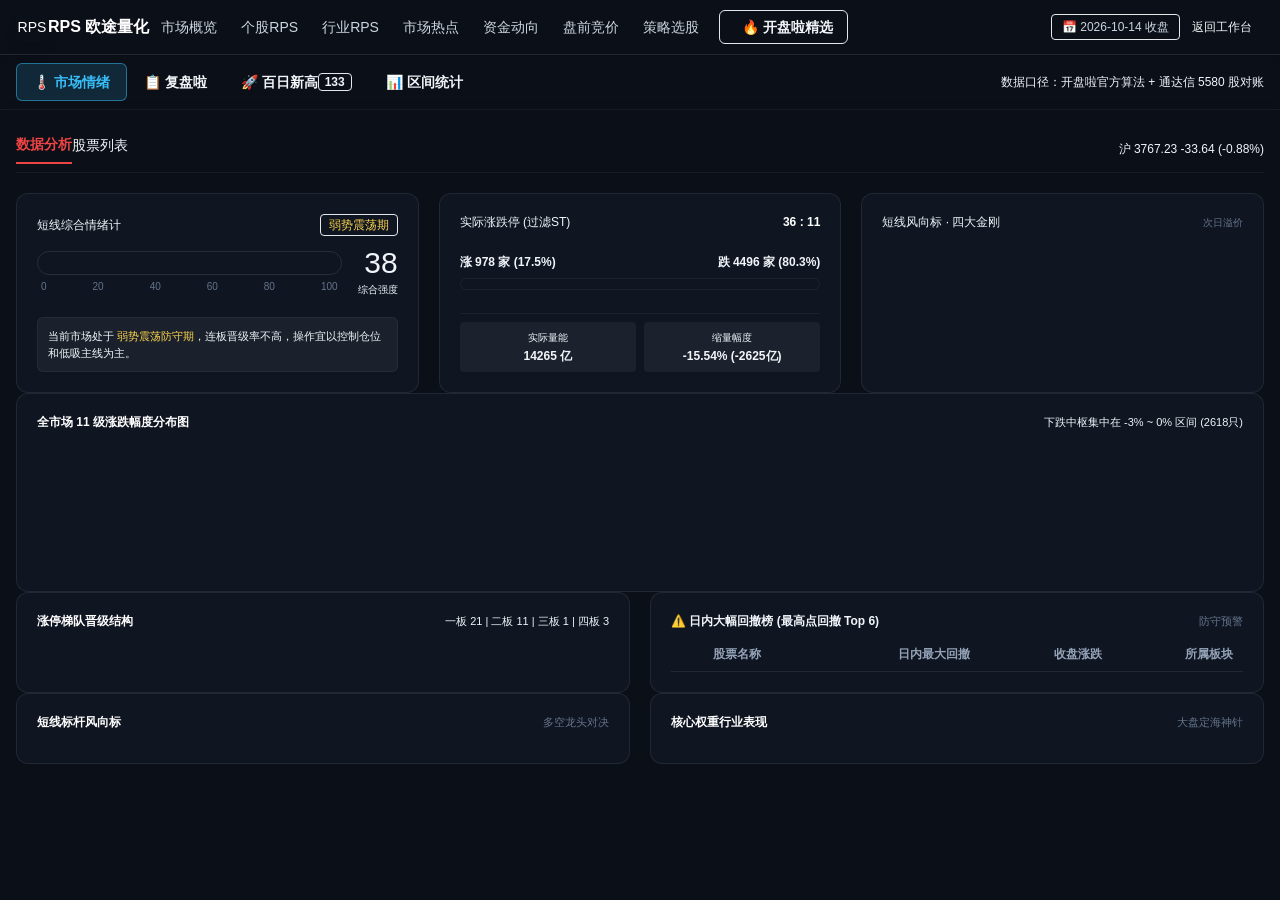
==== commit 776cb666: "feat: 1:1 true-to-screenshot kaipanla redesign with interactive sector-to-stock drilldown and market" ====
--- a/kaipanla/index.html
+++ b/kaipanla/index.html
@@ -9,7 +9,7 @@
   <style>
     :root {
       --bg-dark: #0b0f17;
-      --card-bg: rgba(18, 24, 38, 0.7);
+      --card-bg: rgba(18, 24, 38, 0.75);
       --card-border: rgba(255, 255, 255, 0.08);
       --text-main: #f1f5f9;
       --text-muted: #94a3b8;
@@ -48,30 +48,88 @@
       display: inline-block;
       box-shadow: 0 2px 6px rgba(239, 68, 68, 0.4);
     }
+    .badge-tag {
+      font-size: 10px;
+      padding: 1px 4px;
+      border-radius: 3px;
+      font-weight: 600;
+    }
     .nav-tab-btn.active {
       background: rgba(56, 189, 248, 0.15);
       color: #38bdf8;
       border-color: rgba(56, 189, 248, 0.5);
     }
+    .sub-tab-btn.active {
+      border-bottom: 2px solid #ef4444;
+      color: #ef4444;
+      font-weight: 700;
+    }
+    .filter-pill.active {
+      background: rgba(239, 68, 68, 0.15);
+      color: #f87171;
+      border-color: rgba(239, 68, 68, 0.4);
+    }
     .tab-content {
       display: none;
     }
     .tab-content.active {
       display: block;
-      animation: fadeIn 0.25s ease forwards;
+      animation: fadeIn 0.2s ease forwards;
     }
     @keyframes fadeIn {
       from { opacity: 0; transform: translateY(4px); }
       to { opacity: 1; transform: translateY(0); }
     }
+    /* 解决文字遮挡的通用表格样式 */
+    .clean-table {
+      width: 100%;
+      border-collapse: separate;
+      border-spacing: 0;
+      font-size: 12px;
+      table-layout: auto;
+    }
+    .clean-table th {
+      padding: 8px 10px;
+      color: #94a3b8;
+      font-weight: 600;
+      border-bottom: 1px solid rgba(255, 255, 255, 0.08);
+      white-space: nowrap;
+    }
+    .clean-table td {
+      padding: 9px 10px;
+      border-bottom: 1px solid rgba(255, 255, 255, 0.04);
+      white-space: nowrap;
+    }
+    .clean-table tbody tr:hover {
+      background-color: rgba(255, 255, 255, 0.03);
+    }
+    /* 开盘啦横向天梯单元格 */
+    .ladder-cell {
+      background: rgba(30, 41, 59, 0.7);
+      border: 1px solid rgba(255, 255, 255, 0.08);
+      border-radius: 8px;
+      padding: 8px 10px;
+      cursor: pointer;
+      transition: all 0.15s ease;
+      min-width: 105px;
+    }
+    .ladder-cell:hover {
+      border-color: #38bdf8;
+      transform: translateY(-2px);
+      box-shadow: 0 4px 12px rgba(56, 189, 248, 0.15);
+    }
+    .ladder-cell.highlighted {
+      border-color: #ef4444;
+      background: rgba(239, 68, 68, 0.12);
+      box-shadow: 0 0 10px rgba(239, 68, 68, 0.3);
+    }
   </style>
 </head>
 <body class="min-h-screen flex flex-col">
 
-  <!-- 1. 全局顶部导航栏 (与量化工作台保持 1:1 风格) -->
+  <!-- 1. 全局顶部导航栏 -->
   <header class="sticky top-0 z-50 border-b border-white/10 bg-[#0f1318]/90 backdrop-blur-md px-4 py-2.5">
     <div class="max-w-7xl mx-auto flex items-center justify-between">
-      <!-- Logo + 站点名称 -->
       <div class="flex items-center space-x-6">
         <a href="/" class="flex items-center space-x-2.5 group">
           <div class="w-8 h-8 rounded-lg bg-gradient-to-br from-cyan-500 to-blue-600 flex items-center justify-center shadow-lg shadow-cyan-500/20">
@@ -80,7 +138,6 @@
           <span class="font-bold text-base tracking-wide text-white group-hover:text-cyan-400 transition">RPS 欧途量化</span>
         </a>
 
-        <!-- 主导航入口 -->
         <nav class="hidden md:flex items-center space-x-1 text-sm font-medium">
           <a href="/" class="px-3 py-1.5 rounded-lg text-slate-300 hover:text-white hover:bg-white/5 transition">市场概览</a>
           <a href="/stock-rps" class="px-3 py-1.5 rounded-lg text-slate-300 hover:text-white hover:bg-white/5 transition">个股RPS</a>
@@ -90,7 +147,6 @@
           <a href="/auction" class="px-3 py-1.5 rounded-lg text-slate-300 hover:text-white hover:bg-white/5 transition">盘前竞价</a>
           <a href="/vcp" class="px-3 py-1.5 rounded-lg text-slate-300 hover:text-white hover:bg-white/5 transition">策略选股</a>
           
-          <!-- 🔥 开盘啦核心专属入口 (高亮徽标) -->
           <a href="/kaipanla" class="ml-2 px-3.5 py-1.5 rounded-lg bg-rose-500/15 border border-rose-500/40 text-rose-400 font-semibold flex items-center space-x-1.5 hover:bg-rose-500/25 transition shadow-sm shadow-rose-500/10">
             <span class="w-2 h-2 rounded-full bg-rose-500 animate-pulse"></span>
             <span>🔥 开盘啦精选</span>
@@ -98,35 +154,34 @@
         </nav>
       </div>
 
-      <!-- 右侧辅助按钮 -->
       <div class="flex items-center space-x-3 text-xs">
         <span class="px-2.5 py-1 rounded bg-slate-800/80 border border-slate-700/60 text-slate-300 font-mono">📅 2026-10-14 收盘</span>
-        <a href="/stock-rps" class="px-3 py-1.5 rounded-lg bg-slate-800 hover:bg-slate-700 text-slate-200 transition font-medium">返回工作台</a>
+        <a href="/" class="px-3 py-1.5 rounded-lg bg-slate-800 hover:bg-slate-700 text-slate-200 transition font-medium">返回工作台</a>
       </div>
     </div>
   </header>
 
-  <!-- 2. 开盘啦四大功能模块二级子导航 Tab 栏 -->
-  <div class="border-b border-white/5 bg-[#131924]/60 px-4 py-2 sticky top-[53px] z-40 backdrop-blur-sm">
+  <!-- 2. 开盘啦四大主功能 Tab 栏 -->
+  <div class="border-b border-white/5 bg-[#131924]/70 px-4 py-2 sticky top-[53px] z-40 backdrop-blur-sm">
     <div class="max-w-7xl mx-auto flex items-center justify-between">
       <div class="flex items-center space-x-2">
-        <button onclick="switchTab('sentiment')" id="tab-btn-sentiment" class="nav-tab-btn active px-4 py-2 rounded-lg text-sm font-semibold border border-transparent transition flex items-center space-x-2">
+        <button onclick="switchMainTab('sentiment')" id="tab-btn-sentiment" class="nav-tab-btn active px-4 py-2 rounded-lg text-sm font-semibold border border-transparent transition flex items-center space-x-2">
           <span>🌡️ 市场情绪</span>
         </button>
-        <button onclick="switchTab('fupanla')" id="tab-btn-fupanla" class="nav-tab-btn px-4 py-2 rounded-lg text-sm font-semibold border border-transparent text-slate-400 hover:text-white transition flex items-center space-x-2">
+        <button onclick="switchMainTab('fupanla')" id="tab-btn-fupanla" class="nav-tab-btn px-4 py-2 rounded-lg text-sm font-semibold border border-transparent text-slate-400 hover:text-white transition flex items-center space-x-2">
           <span>📋 复盘啦</span>
         </button>
-        <button onclick="switchTab('newhigh')" id="tab-btn-newhigh" class="nav-tab-btn px-4 py-2 rounded-lg text-sm font-semibold border border-transparent text-slate-400 hover:text-white transition flex items-center space-x-2">
+        <button onclick="switchMainTab('newhigh')" id="tab-btn-newhigh" class="nav-tab-btn px-4 py-2 rounded-lg text-sm font-semibold border border-transparent text-slate-400 hover:text-white transition flex items-center space-x-2">
           <span>🚀 百日新高</span>
           <span class="px-1.5 py-0.2 bg-rose-500/20 text-rose-400 text-xs rounded border border-rose-500/30 font-mono">133</span>
         </button>
-        <button onclick="switchTab('period')" id="tab-btn-period" class="nav-tab-btn px-4 py-2 rounded-lg text-sm font-semibold border border-transparent text-slate-400 hover:text-white transition flex items-center space-x-2">
+        <button onclick="switchMainTab('period')" id="tab-btn-period" class="nav-tab-btn px-4 py-2 rounded-lg text-sm font-semibold border border-transparent text-slate-400 hover:text-white transition flex items-center space-x-2">
           <span>📊 区间统计</span>
         </button>
       </div>
 
       <div class="text-xs text-slate-400 hidden sm:block">
-        数据口径：开盘啦官方算法 + 通达信本地 5580 股日线对账
+        数据口径：开盘啦官方算法 + 通达信 5580 股对账
       </div>
     </div>
   </div>
@@ -135,225 +190,270 @@
   <main class="max-w-7xl mx-auto px-4 py-6 flex-1 w-full space-y-6">
 
     <!-- ==================== TAB 1: 市场情绪 ==================== -->
-    <section id="view-sentiment" class="tab-content active space-y-6">
-      <!-- 顶部指数与综合情绪计 -->
-      <div class="grid grid-cols-1 lg:grid-cols-3 gap-5">
-        <!-- 情绪综合分卡片 -->
-        <div class="glass-card p-5 relative overflow-hidden flex flex-col justify-between">
-          <div class="flex justify-between items-start">
+    <section id="view-sentiment" class="tab-content active space-y-5">
+      <!-- 市场情绪二级子导航：数据分析 vs 股票列表 -->
+      <div class="flex items-center justify-between border-b border-white/5 pb-2">
+        <div class="flex items-center space-x-6 text-sm">
+          <button onclick="switchSentimentSubTab('analysis')" id="sub-btn-sentiment-analysis" class="sub-tab-btn active pb-2 transition">数据分析</button>
+          <button onclick="switchSentimentSubTab('stocks')" id="sub-btn-sentiment-stocks" class="sub-tab-btn text-slate-400 pb-2 transition flex items-center space-x-1.5">
+            <span>股票列表</span>
+            <span class="w-1.5 h-1.5 rounded-full bg-rose-500"></span>
+          </button>
+        </div>
+        <div class="text-xs text-slate-400 font-mono">
+          沪 3767.23 -33.64 (-0.88%)
+        </div>
+      </div>
+
+      <!-- 1.1 数据分析子视图 -->
+      <div id="sentiment-sub-analysis" class="space-y-6">
+        <!-- 原生开盘啦综合温度计 + 涨跌统计卡片 -->
+        <div class="grid grid-cols-1 lg:grid-cols-3 gap-5">
+          <!-- 情绪温度计 (按开盘啦原生设计) -->
+          <div class="glass-card p-5 relative overflow-hidden flex flex-col justify-between">
             <div>
-              <span class="text-xs uppercase tracking-wider text-slate-400 font-medium">市场短线综合情绪</span>
-              <div class="flex items-baseline space-x-3 mt-1.5">
-                <span class="text-4xl font-black text-amber-400 font-mono" id="sentiment-score">38</span>
-                <span class="text-xs px-2.5 py-0.5 rounded-full bg-amber-500/20 border border-amber-500/40 text-amber-300 font-semibold" id="sentiment-status">弱势震荡</span>
+              <div class="flex justify-between items-center mb-3">
+                <span class="text-xs uppercase tracking-wider text-slate-400 font-medium">短线综合情绪计</span>
+                <span class="text-xs px-2 py-0.5 rounded bg-amber-500/20 text-amber-300 border border-amber-500/30">弱势震荡期</span>
               </div>
-            </div>
-            <div class="text-right">
-              <span class="text-xs text-slate-400">上证指数</span>
-              <div class="text-lg font-bold font-mono text-emerald-400 mt-1">3767.23 <span class="text-xs">-0.88%</span></div>
-            </div>
-          </div>
-
-          <!-- 0~100 综合情绪刻度条 -->
-          <div class="mt-4 space-y-2">
-            <div class="flex justify-between text-[11px] text-slate-400 font-medium">
-              <span>0 冰点极值</span>
-              <span>25 弱势分歧</span>
-              <span>50 情绪平衡</span>
-              <span>75 亢奋加速</span>
-              <span>100 见顶高潮</span>
-            </div>
-            <div class="w-full h-3 rounded-full bg-slate-800 overflow-hidden relative p-0.5 border border-white/5">
-              <div class="h-full rounded-full bg-gradient-to-r from-emerald-500 via-amber-500 to-rose-600 transition-all duration-500" style="width: 38%;"></div>
-            </div>
-            <div class="text-xs text-slate-400 text-center pt-1">
-              当前市场处于 <span class="text-amber-400 font-semibold">弱势震荡防守期</span>，连板晋级率不高，操作宜以控制仓位和低吸主线为主。
-            </div>
-          </div>
-        </div>
-
-        <!-- 涨跌统计与涨跌停对比 -->
-        <div class="glass-card p-5 flex flex-col justify-between">
-          <div class="flex justify-between items-center mb-3">
-            <span class="text-xs uppercase tracking-wider text-slate-400 font-medium">全市场涨跌统计 (过滤ST)</span>
-            <span class="text-xs text-slate-400">总样本: 5599 家</span>
-          </div>
-
-          <!-- 涨跌家数比例条 -->
-          <div class="space-y-3">
-            <div class="flex justify-between items-center text-sm font-bold">
-              <span class="text-rose-400">上涨 978 家 (17.5%)</span>
-              <span class="text-emerald-400">下跌 4496 家 (80.3%)</span>
-            </div>
-            <div class="w-full h-3 rounded-full bg-emerald-950/80 overflow-hidden flex border border-white/5">
-              <div class="h-full bg-rose-500 transition-all" style="width: 17.5%;"></div>
-              <div class="h-full bg-emerald-500 transition-all" style="width: 80.3%;"></div>
-              <div class="h-full bg-slate-500 transition-all" style="width: 2.2%;"></div>
-            </div>
-          </div>
-
-          <!-- 涨跌停比与量能 -->
-          <div class="grid grid-cols-2 gap-3 mt-4 pt-4 border-t border-white/5 text-center">
-            <div class="p-2 rounded-lg bg-white/5">
-              <span class="text-xs text-slate-400">真实涨停 / 跌停</span>
-              <div class="text-base font-bold font-mono mt-0.5">
-                <span class="text-rose-400">36</span> : <span class="text-emerald-400">11</span>
+              <div class="flex items-center justify-between my-2">
+                <!-- 原生胶囊温度计条 -->
+                <div class="flex-1 mr-4">
+                  <div class="h-6 rounded-full bg-slate-800 p-0.5 border border-white/10 relative overflow-hidden flex items-center">
+                    <div class="h-full rounded-full bg-gradient-to-r from-lime-500 via-amber-400 to-rose-500" style="width: 38%;"></div>
+                  </div>
+                  <div class="flex justify-between text-[10px] text-slate-500 mt-1 px-1 font-mono">
+                    <span>0</span><span>20</span><span>40</span><span>60</span><span>80</span><span>100</span>
+                  </div>
+                </div>
+                <div class="text-right shrink-0">
+                  <div class="text-3xl font-black text-amber-400 font-mono leading-none">38</div>
+                  <div class="text-[10px] text-slate-400 mt-1">综合强度</div>
+                </div>
               </div>
             </div>
-            <div class="p-2 rounded-lg bg-white/5">
-              <span class="text-xs text-slate-400">全天两市成交额</span>
-              <div class="text-base font-bold font-mono text-slate-200 mt-0.5">
-                14265 亿 <span class="text-xs text-emerald-400 font-normal">(-15.5%)</span>
+            <div class="text-[11px] text-slate-400 bg-white/5 p-2.5 rounded-lg border border-white/5 mt-3">
+              当前市场处于 <span class="text-amber-300 font-medium">弱势震荡防守期</span>，连板晋级率不高，操作宜以控制仓位和低吸主线为主。
+            </div>
+          </div>
+
+          <!-- 涨跌统计 (实际涨跌停与比例条) -->
+          <div class="glass-card p-5 flex flex-col justify-between">
+            <div class="flex justify-between items-center mb-2">
+              <span class="text-xs uppercase tracking-wider text-slate-400 font-medium">实际涨跌停 (过滤ST)</span>
+              <span class="text-xs font-mono font-bold text-white"><span class="text-rose-400">36</span> : <span class="text-emerald-400">11</span></span>
+            </div>
+            <!-- 比例条 -->
+            <div class="space-y-2 my-2">
+              <div class="flex justify-between text-xs font-bold">
+                <span class="text-rose-400">涨 978 家 (17.5%)</span>
+                <span class="text-emerald-400">跌 4496 家 (80.3%)</span>
               </div>
-            </div>
-          </div>
-        </div>
-
-        <!-- 短线四大次日溢价指标 (四大金刚) -->
-        <div class="glass-card p-5 flex flex-col justify-between">
-          <div class="flex justify-between items-center mb-2">
-            <span class="text-xs uppercase tracking-wider text-slate-400 font-medium">短线情绪风向标 · 四大金刚</span>
-            <span class="text-[11px] text-slate-500">次日溢价</span>
-          </div>
-          <div class="grid grid-cols-2 gap-2.5">
-            <div class="p-2.5 rounded-lg bg-slate-900/60 border border-white/5">
-              <div class="text-[11px] text-slate-400">今日涨停破板率</div>
-              <div class="text-lg font-bold font-mono text-emerald-400 mt-0.5">40.00% <span class="text-xs font-normal text-slate-400">(偏高)</span></div>
-              <div class="text-[10px] text-slate-500 mt-0.5">炸板 24 家</div>
-            </div>
-            <div class="p-2.5 rounded-lg bg-slate-900/60 border border-white/5">
-              <div class="text-[11px] text-slate-400">昨日涨停今表现</div>
-              <div class="text-lg font-bold font-mono text-yellow-400 mt-0.5">+0.09% <span class="text-xs font-normal text-slate-400">(弱)</span></div>
-              <div class="text-[10px] text-slate-500 mt-0.5">连板淘汰剧烈</div>
-            </div>
-            <div class="p-2.5 rounded-lg bg-slate-900/60 border border-white/5">
-              <div class="text-[11px] text-slate-400">昨日连板今表现</div>
-              <div class="text-lg font-bold font-mono text-yellow-400 mt-0.5">+0.82% <span class="text-xs font-normal text-slate-400">(弱)</span></div>
-              <div class="text-[10px] text-slate-500 mt-0.5">高位股分化</div>
-            </div>
-            <div class="p-2.5 rounded-lg bg-slate-900/60 border border-white/5">
-              <div class="text-[11px] text-slate-400">昨日破板今表现</div>
-              <div class="text-lg font-bold font-mono text-emerald-400 mt-0.5">-0.73% <span class="text-xs font-normal text-slate-400">(低)</span></div>
-              <div class="text-[10px] text-slate-500 mt-0.5">反包难度大</div>
-            </div>
-          </div>
-        </div>
-      </div>
-
-      <!-- 11 级涨跌分布柱状图 -->
-      <div class="glass-card p-5">
-        <div class="flex justify-between items-center mb-4">
-          <span class="text-sm font-bold text-white">全市场 11 级涨跌幅度分布图</span>
-          <span class="text-xs text-slate-400">下跌中枢集中在 -3% ~ 0% 区间</span>
-        </div>
-        <div class="grid grid-cols-11 gap-1.5 items-end h-32 pt-4 px-2" id="distribution-bars">
-          <!-- 动态渲染柱子 -->
-        </div>
-      </div>
-
-      <!-- 下半部分：大幅回撤榜 (大面榜) + 9:25 竞价抢筹榜 -->
-      <div class="grid grid-cols-1 lg:grid-cols-2 gap-5">
-        <!-- 大面榜 -->
+              <div class="w-full h-3 rounded-full bg-emerald-950/80 overflow-hidden flex border border-white/5">
+                <div class="h-full bg-rose-500 transition-all" style="width: 17.5%;"></div>
+                <div class="h-full bg-emerald-500 transition-all" style="width: 80.3%;"></div>
+                <div class="h-full bg-slate-600 transition-all" style="width: 2.2%;"></div>
+              </div>
+            </div>
+            <!-- 量能对比 -->
+            <div class="grid grid-cols-2 gap-2 mt-2 pt-2 border-t border-white/5 text-center text-xs">
+              <div class="p-2 rounded bg-white/5">
+                <div class="text-slate-400 text-[10px]">实际量能</div>
+                <div class="font-bold font-mono text-slate-200 mt-0.5">14265 亿</div>
+              </div>
+              <div class="p-2 rounded bg-white/5">
+                <div class="text-slate-400 text-[10px]">缩量幅度</div>
+                <div class="font-bold font-mono text-emerald-400 mt-0.5">-15.54% (-2625亿)</div>
+              </div>
+            </div>
+          </div>
+
+          <!-- 四大金刚次日溢价 -->
+          <div class="glass-card p-5 flex flex-col justify-between">
+            <div class="flex justify-between items-center mb-2">
+              <span class="text-xs uppercase tracking-wider text-slate-400 font-medium">短线风向标 · 四大金刚</span>
+              <span class="text-[10px] text-slate-500">次日溢价</span>
+            </div>
+            <div class="grid grid-cols-2 gap-2 text-xs" id="four-indicators-box">
+              <!-- 动态填充四大金刚 -->
+            </div>
+          </div>
+        </div>
+
+        <!-- 11 级涨跌分布柱状图 -->
         <div class="glass-card p-5">
           <div class="flex justify-between items-center mb-3">
-            <span class="text-sm font-bold text-rose-400 flex items-center space-x-1.5">
-              <span>⚠️ 日内大幅回撤大面榜 (最高点回撤 Top 6)</span>
-            </span>
-            <span class="text-xs text-slate-500">短线防守预警</span>
-          </div>
+            <span class="text-xs font-bold text-white uppercase tracking-wider">全市场 11 级涨跌幅度分布图</span>
+            <span class="text-[11px] text-slate-400">下跌中枢集中在 -3% ~ 0% 区间 (2618只)</span>
+          </div>
+          <div class="grid grid-cols-11 gap-1.5 items-end h-32 pt-4 px-1" id="distribution-bars">
+            <!-- 动态渲染 11 级柱子 -->
+          </div>
+        </div>
+
+        <!-- 涨停梯队晋级表现 + 大面榜 -->
+        <div class="grid grid-cols-1 lg:grid-cols-2 gap-5">
+          <!-- 涨停阶梯表现表 -->
+          <div class="glass-card p-5">
+            <div class="flex justify-between items-center mb-3">
+              <span class="text-xs font-bold text-white uppercase tracking-wider">涨停梯队晋级结构</span>
+              <span class="text-[11px] text-slate-400">一板 21 | 二板 11 | 三板 1 | 四板 3</span>
+            </div>
+            <div class="grid grid-cols-5 gap-2 text-center text-xs mt-3" id="ladder-tiers-grid">
+              <!-- 动态阶梯 -->
+            </div>
+          </div>
+
+          <!-- 日内大幅回撤榜 (大面榜) -->
+          <div class="glass-card p-5">
+            <div class="flex justify-between items-center mb-2">
+              <span class="text-xs font-bold text-rose-400 uppercase tracking-wider">⚠️ 日内大幅回撤榜 (最高点回撤 Top 6)</span>
+              <span class="text-[11px] text-slate-500">防守预警</span>
+            </div>
+            <div class="overflow-x-auto">
+              <table class="clean-table">
+                <thead>
+                  <tr>
+                    <th>股票名称</th>
+                    <th class="text-right">日内最大回撤</th>
+                    <th class="text-right">收盘涨跌</th>
+                    <th class="text-right">所属板块</th>
+                  </tr>
+                </thead>
+                <tbody id="drawdowns-table-body">
+                  <!-- 动态回撤股票 -->
+                </tbody>
+              </table>
+            </div>
+          </div>
+        </div>
+
+        <!-- 盘面风向标与权重表现 (上下各3只) -->
+        <div class="grid grid-cols-1 lg:grid-cols-2 gap-5">
+          <!-- 风向标 -->
+          <div class="glass-card p-5">
+            <div class="flex justify-between items-center mb-3">
+              <span class="text-xs font-bold text-white uppercase tracking-wider">短线标杆风向标</span>
+              <span class="text-[11px] text-slate-500">多空龙头对决</span>
+            </div>
+            <div class="grid grid-cols-2 gap-3" id="benchmarks-box">
+              <!-- 动态风向标 -->
+            </div>
+          </div>
+
+          <!-- 权重表现 -->
+          <div class="glass-card p-5">
+            <div class="flex justify-between items-center mb-3">
+              <span class="text-xs font-bold text-white uppercase tracking-wider">核心权重行业表现</span>
+              <span class="text-[11px] text-slate-500">大盘定海神针</span>
+            </div>
+            <div class="grid grid-cols-2 gap-3" id="weights-box">
+              <!-- 动态权重 -->
+            </div>
+          </div>
+        </div>
+      </div>
+
+      <!-- 1.2 股票列表子视图 (按开盘啦股票列表设计) -->
+      <div id="sentiment-sub-stocks" class="space-y-4" style="display: none;">
+        <!-- 六大分类筛选胶囊 -->
+        <div class="flex flex-wrap items-center justify-between gap-3 bg-white/5 p-3 rounded-xl border border-white/5">
+          <div class="flex flex-wrap items-center gap-2">
+            <button onclick="filterSentimentStocks('bidding')" id="pill-bidding" class="filter-pill active px-3 py-1.5 rounded-lg text-xs font-semibold border border-transparent transition">
+              竞价 15
+            </button>
+            <button onclick="filterSentimentStocks('limit_up')" id="pill-limit_up" class="filter-pill px-3 py-1.5 rounded-lg text-xs font-semibold border border-transparent text-slate-400 hover:text-white transition">
+              涨停 21
+            </button>
+            <button onclick="filterSentimentStocks('broken')" id="pill-broken" class="filter-pill px-3 py-1.5 rounded-lg text-xs font-semibold border border-transparent text-slate-400 hover:text-white transition">
+              炸板 5
+            </button>
+            <button onclick="filterSentimentStocks('limit_down')" id="pill-limit_down" class="filter-pill px-3 py-1.5 rounded-lg text-xs font-semibold border border-transparent text-slate-400 hover:text-white transition">
+              跌停 4
+            </button>
+          </div>
+          <!-- 联动筛选指示器 -->
+          <div id="sector-filter-badge" class="text-xs text-cyan-400 flex items-center space-x-1" style="display: none;">
+            <span>已筛选板块:</span>
+            <span id="filtered-sector-name" class="font-bold underline">--</span>
+            <button onclick="clearSectorFilter()" class="ml-2 text-rose-400 hover:text-rose-300">✕ 清除</button>
+          </div>
+        </div>
+
+        <!-- 股票列表表格 -->
+        <div class="glass-card p-5">
           <div class="overflow-x-auto">
-            <table class="w-full text-left text-xs">
+            <table class="clean-table">
               <thead>
-                <tr class="text-slate-400 border-b border-white/5 pb-2">
-                  <th class="py-2">代码 / 名称</th>
-                  <th class="py-2 text-right">日内最大回撤</th>
-                  <th class="py-2 text-right">最新价</th>
-                  <th class="py-2 text-right">今日涨跌</th>
-                  <th class="py-2 text-right">行业特征</th>
+                <tr>
+                  <th>股票名称</th>
+                  <th class="text-right">涨停委买额 / 成交</th>
+                  <th class="text-right">涨跌幅</th>
+                  <th class="text-right">最新价</th>
+                  <th class="text-right">所属板块 (点击可过滤)</th>
                 </tr>
               </thead>
-              <tbody id="drawdowns-table-body" class="divide-y divide-white/5">
-                <!-- 动态填充 -->
+              <tbody id="sentiment-stocks-table-body">
+                <!-- 动态填充股票 -->
               </tbody>
             </table>
           </div>
         </div>
-
-        <!-- 9:25 竞价封单额榜 -->
+      </div>
+    </section>
+
+    <!-- ==================== TAB 2: 复盘啦 ==================== -->
+    <section id="view-fupanla" class="tab-content space-y-5">
+      <!-- 复盘啦二级子导航：市场动向 (涨停天梯) vs 盘面梳理 (时间流) -->
+      <div class="flex items-center justify-between border-b border-white/5 pb-2">
+        <div class="flex items-center space-x-6 text-sm">
+          <button onclick="switchFupanlaSubTab('ladder')" id="sub-btn-fupanla-ladder" class="sub-tab-btn active pb-2 transition">市场动向 (涨停天梯)</button>
+          <button onclick="switchFupanlaSubTab('timeline')" id="sub-btn-fupanla-timeline" class="sub-tab-btn text-slate-400 pb-2 transition">盘面梳理 (关键时点)</button>
+        </div>
+        <div class="text-xs text-slate-400">
+          最高高度: <span class="font-bold text-rose-400 font-mono">4 连板</span> (慈文传媒/新经典/百洋股份)
+        </div>
+      </div>
+
+      <!-- 2.1 市场动向 (涨停天梯矩阵) -->
+      <div id="fupanla-sub-ladder" class="space-y-5">
+        <!-- 顶部横向滚动热门题材胶囊卡片 (带成交额与股票数，点击直接过滤天梯个股！) -->
+        <div>
+          <div class="text-xs text-slate-400 mb-2 font-medium flex justify-between items-center">
+            <span>🔥 当日热门题材风口 (点击卡片即时高亮筛选连板梯队个股)</span>
+            <span id="ladder-filter-reset" class="text-cyan-400 cursor-pointer hover:underline text-[11px]" onclick="resetLadderThemeFilter()" style="display: none;">显示全部梯队</span>
+          </div>
+          <div class="flex items-center space-x-2.5 overflow-x-auto pb-2 scrollbar-none" id="fupanla-hot-sectors">
+            <!-- 动态题材卡片 -->
+          </div>
+        </div>
+
+        <!-- 连板天梯横向矩阵 (按 4板、3板、2板、1板 分组横向排布) -->
+        <div class="space-y-4" id="ladder-matrix-rows">
+          <!-- 动态连板阶梯行 -->
+        </div>
+      </div>
+
+      <!-- 2.2 盘面梳理 (时间流) -->
+      <div id="fupanla-sub-timeline" class="space-y-4" style="display: none;">
+        <div class="flex items-center space-x-3 text-xs mb-2">
+          <span class="text-slate-400">时间流分类筛选:</span>
+          <button onclick="filterTimeline('all')" id="timeline-btn-all" class="px-2.5 py-1 rounded bg-cyan-500/20 text-cyan-400 border border-cyan-500/40">全部事件</button>
+          <button onclick="filterTimeline('highlight')" id="timeline-btn-highlight" class="px-2.5 py-1 rounded bg-white/5 text-slate-400 hover:text-white border border-transparent">仅看亮点突破</button>
+          <button onclick="filterTimeline('drawdown')" id="timeline-btn-drawdown" class="px-2.5 py-1 rounded bg-white/5 text-slate-400 hover:text-white border border-transparent">仅看杀跌跳水</button>
+        </div>
+
         <div class="glass-card p-5">
-          <div class="flex justify-between items-center mb-3">
-            <span class="text-sm font-bold text-amber-400 flex items-center space-x-1.5">
-              <span>⚡ 9:25 集合竞价大单封单榜 (主力意图)</span>
-            </span>
-            <span class="text-xs text-slate-500">竞价定调方向</span>
-          </div>
-          <div class="overflow-x-auto">
-            <table class="w-full text-left text-xs">
-              <thead>
-                <tr class="text-slate-400 border-b border-white/5 pb-2">
-                  <th class="py-2">代码 / 名称</th>
-                  <th class="py-2 text-right">涨停委买额</th>
-                  <th class="py-2 text-right">竞价价格</th>
-                  <th class="py-2 text-right">竞价涨幅</th>
-                  <th class="py-2 text-right">盘面形态</th>
-                </tr>
-              </thead>
-              <tbody id="bidding-table-body" class="divide-y divide-white/5">
-                <!-- 动态填充 -->
-              </tbody>
-            </table>
+          <div class="relative pl-6 space-y-4 before:absolute before:left-2 before:top-2 before:bottom-2 before:w-0.5 before:bg-white/10" id="timeline-stream-container">
+            <!-- 动态时间轴流 -->
           </div>
         </div>
       </div>
     </section>
 
-    <!-- ==================== TAB 2: 复盘啦 ==================== -->
-    <section id="view-fupanla" class="tab-content space-y-6">
-      <!-- 连板天梯矩阵 -->
-      <div class="glass-card p-5">
-        <div class="flex justify-between items-center mb-4">
-          <div>
-            <span class="text-sm font-bold text-white">连板空间天梯矩阵 (空间高度 4 板)</span>
-            <span class="text-xs text-slate-400 ml-2">市场高度标杆由 AI影视、文化出版与水产预制菜共创</span>
-          </div>
-          <span class="text-xs px-2.5 py-1 rounded bg-rose-500/20 text-rose-300 border border-rose-500/30">最高 4 连板</span>
-        </div>
-        <div class="grid grid-cols-1 md:grid-cols-4 gap-4" id="ladder-container">
-          <!-- 动态渲染连板阶梯 -->
-        </div>
-      </div>
-
-      <!-- 盘面梳理时间线动态流 (09:25~15:00) -->
-      <div class="grid grid-cols-1 lg:grid-cols-3 gap-6">
-        <!-- 时间线 -->
-        <div class="lg:col-span-2 glass-card p-5">
-          <div class="flex justify-between items-center mb-4">
-            <span class="text-sm font-bold text-white flex items-center space-x-2">
-              <span>⏱️ 盘面动态梳理时间线流 (09:25 ~ 15:00)</span>
-            </span>
-            <span class="text-xs text-slate-500">按盘中关键转折点排序</span>
-          </div>
-          <div class="relative pl-6 space-y-5 before:absolute before:left-2 before:top-2 before:bottom-2 before:w-0.5 before:bg-white/10" id="timeline-container">
-            <!-- 动态渲染时间线节点 -->
-          </div>
-        </div>
-
-        <!-- 题材风口卡片 -->
-        <div class="glass-card p-5 space-y-4">
-          <div class="flex justify-between items-center">
-            <span class="text-sm font-bold text-white">🔥 当日风口题材卡片</span>
-            <span class="text-xs text-slate-400">主力聚焦</span>
-          </div>
-          <div class="space-y-3" id="hot-sectors-container">
-            <!-- 动态渲染风口题材 -->
-          </div>
-        </div>
-      </div>
-    </section>
-
     <!-- ==================== TAB 3: 百日新高 ==================== -->
-    <section id="view-newhigh" class="tab-content space-y-6">
-      <!-- 顶部统计与行业分布 -->
+    <section id="view-newhigh" class="tab-content space-y-5">
+      <!-- 顶部新高统计指标与环形分布 -->
       <div class="grid grid-cols-1 lg:grid-cols-3 gap-5">
         <!-- 统计核心 -->
         <div class="glass-card p-5 flex flex-col justify-between">
@@ -373,40 +473,61 @@
           </div>
         </div>
 
-        <!-- 行业分布 Donut 环形统计 -->
-        <div class="lg:col-span-2 glass-card p-5">
-          <div class="flex justify-between items-center mb-3">
-            <span class="text-sm font-bold text-white">百日新高行业分布 (最扎堆前 7 大方向)</span>
-            <span class="text-xs text-slate-400">红利防御 + 业绩成长双轮驱动</span>
-          </div>
-          <div class="grid grid-cols-2 sm:grid-cols-4 gap-3" id="newhigh-industry-grid">
-            <!-- 动态渲染行业分布胶囊 -->
-          </div>
-        </div>
-      </div>
-
-      <!-- 百日新高代表性股票列表 (带专属红色 New 标签) -->
-      <div class="glass-card p-5">
-        <div class="flex justify-between items-center mb-4">
-          <span class="text-sm font-bold text-white">百日新高代表性核心股票名单 (红底白字 New 为今日首次突破)</span>
-          <div class="flex space-x-2 text-xs">
-            <span class="px-2 py-1 rounded bg-rose-500/10 text-rose-400 border border-rose-500/30">共收录 133 只</span>
-          </div>
-        </div>
+        <!-- 行业分布甜甜圈环形图 (纯 SVG 矢量高保真绘制，点击可联动下钻) -->
+        <div class="lg:col-span-2 glass-card p-5 flex flex-col justify-between">
+          <div class="flex justify-between items-center mb-2">
+            <span class="text-xs font-bold text-white uppercase tracking-wider">百日新高行业分布 (最扎堆前 10 大方向)</span>
+            <span class="text-[11px] text-cyan-400 font-medium cursor-pointer" onclick="clearNewHighFilter()">显示全部行业</span>
+          </div>
+          <div class="grid grid-cols-1 md:grid-cols-2 gap-4 items-center">
+            <!-- 矢量甜甜圈图 -->
+            <div class="flex justify-center items-center py-2 relative">
+              <svg viewBox="0 0 200 200" class="w-40 h-40 transform -rotate-90" id="newhigh-donut-svg">
+                <!-- SVG 扇区将通过 JS 动态绘制 -->
+              </svg>
+              <div class="absolute inset-0 flex flex-col items-center justify-center pointer-events-none">
+                <span class="text-xs text-slate-400">新高总计</span>
+                <span class="text-lg font-black text-white font-mono">133</span>
+              </div>
+            </div>
+            <!-- 图例胶囊列表 (点击可联动下钻筛选个股) -->
+            <div class="grid grid-cols-2 gap-2 text-xs" id="newhigh-legend-grid">
+              <!-- 动态图例 -->
+            </div>
+          </div>
+        </div>
+      </div>
+
+      <!-- 按板块 vs 按个股 切换栏 -->
+      <div class="flex items-center justify-between border-b border-white/5 pb-2">
+        <div class="flex items-center space-x-4 text-xs font-semibold">
+          <button onclick="switchNewHighSubTab('by_sector')" id="newhigh-btn-bysector" class="px-3 py-1.5 rounded-lg bg-cyan-500/20 text-cyan-400 border border-cyan-500/40">按板块展示</button>
+          <button onclick="switchNewHighSubTab('by_stock')" id="newhigh-btn-bystock" class="px-3 py-1.5 rounded-lg bg-white/5 text-slate-400 hover:text-white border border-transparent">按个股列表展示</button>
+        </div>
+        <div id="newhigh-active-filter-label" class="text-xs text-slate-400">
+          展示所有板块新高股
+        </div>
+      </div>
+
+      <!-- 3.1 按板块分组展示容器 -->
+      <div id="newhigh-container-bysector" class="space-y-4">
+        <!-- 动态板块分组卡片 -->
+      </div>
+
+      <!-- 3.2 按个股单表展示容器 -->
+      <div id="newhigh-container-bystock" class="glass-card p-5" style="display: none;">
         <div class="overflow-x-auto">
-          <table class="w-full text-left text-xs">
+          <table class="clean-table">
             <thead>
-              <tr class="text-slate-400 border-b border-white/5 pb-2">
-                <th class="py-2">代码 / 名称</th>
-                <th class="py-2 text-right">最新价</th>
-                <th class="py-2 text-right">今日涨幅</th>
-                <th class="py-2 text-right">近20日累计涨幅</th>
-                <th class="py-2 text-right">所属行业</th>
-                <th class="py-2 text-right">核心驱动题材</th>
+              <tr>
+                <th>股票名称</th>
+                <th class="text-right">价格</th>
+                <th class="text-right">今日涨幅</th>
+                <th class="text-right">所属板块 / 概念</th>
               </tr>
             </thead>
-            <tbody id="newhigh-table-body" class="divide-y divide-white/5">
-              <!-- 动态填充 -->
+            <tbody id="newhigh-flat-stocks-body">
+              <!-- 动态平铺列表 -->
             </tbody>
           </table>
         </div>
@@ -414,65 +535,66 @@
     </section>
 
     <!-- ==================== TAB 4: 区间统计 ==================== -->
-    <section id="view-period" class="tab-content space-y-6">
-      <!-- 周期选择器 -->
-      <div class="glass-card p-4 flex items-center justify-between">
+    <section id="view-period" class="tab-content space-y-5">
+      <!-- 周期选择器 + 联动提示 -->
+      <div class="glass-card p-4 flex flex-wrap items-center justify-between gap-3">
         <div class="flex items-center space-x-2">
-          <span class="text-xs text-slate-400 mr-2">统计周期切换:</span>
+          <span class="text-xs text-slate-400 mr-2 font-medium">统计周期切换:</span>
           <button onclick="switchPeriod('3d')" id="btn-period-3d" class="period-btn active px-3 py-1.5 rounded-lg text-xs font-semibold bg-cyan-500/20 text-cyan-400 border border-cyan-500/40">近 3 日</button>
           <button onclick="switchPeriod('5d')" id="btn-period-5d" class="period-btn px-3 py-1.5 rounded-lg text-xs font-semibold bg-white/5 text-slate-400 hover:text-white border border-transparent">近 5 日</button>
           <button onclick="switchPeriod('10d')" id="btn-period-10d" class="period-btn px-3 py-1.5 rounded-lg text-xs font-semibold bg-white/5 text-slate-400 hover:text-white border border-transparent">近 10 日</button>
           <button onclick="switchPeriod('20d')" id="btn-period-20d" class="period-btn px-3 py-1.5 rounded-lg text-xs font-semibold bg-white/5 text-slate-400 hover:text-white border border-transparent">近 20 日</button>
         </div>
-        <span class="text-xs text-slate-500 hidden sm:block">通达信日线极速切片计算 · 过滤停牌噪声</span>
-      </div>
-
-      <!-- 左右分栏：领涨题材榜 + 大牛股 Top 50 -->
-      <div class="grid grid-cols-1 lg:grid-cols-2 gap-6">
-        <!-- 领涨题材榜 -->
+        <div class="text-xs text-cyan-400 bg-cyan-500/10 px-3 py-1.5 rounded-lg border border-cyan-500/20">
+          💡 点击左侧领涨题材，右侧即时联动显示该题材成分股！
+        </div>
+      </div>
+
+      <!-- 左右联动分栏：领涨题材榜 + 对应成分股/大牛股 -->
+      <div class="grid grid-cols-1 lg:grid-cols-2 gap-5">
+        <!-- 领涨题材排行榜 -->
         <div class="glass-card p-5">
           <div class="flex justify-between items-center mb-3">
-            <span class="text-sm font-bold text-white" id="period-sector-title">近 3 日领涨题材排行榜 (Sector Rank)</span>
-            <span class="text-xs text-slate-500">区间累计等权平均</span>
+            <span class="text-xs font-bold text-white uppercase tracking-wider" id="period-sector-title">区间领涨题材榜 (Sector Rank)</span>
+            <span class="text-[11px] text-slate-500">点击板块行进行联动</span>
           </div>
           <div class="overflow-x-auto">
-            <table class="w-full text-left text-xs">
+            <table class="clean-table cursor-pointer">
               <thead>
-                <tr class="text-slate-400 border-b border-white/5 pb-2">
-                  <th class="py-2">排名</th>
-                  <th class="py-2">题材板块名称</th>
-                  <th class="py-2 text-right">区间涨幅</th>
-                  <th class="py-2 text-right">区间涨停家数</th>
-                  <th class="py-2 text-right">领涨龙头</th>
+                <tr>
+                  <th>排名</th>
+                  <th>题材名称</th>
+                  <th class="text-right">区间涨幅</th>
+                  <th class="text-right">涨停家数</th>
+                  <th class="text-right">领涨龙头</th>
                 </tr>
               </thead>
-              <tbody id="period-sectors-body" class="divide-y divide-white/5">
-                <!-- 动态填充 -->
+              <tbody id="period-sectors-body">
+                <!-- 动态题材 -->
               </tbody>
             </table>
           </div>
         </div>
 
-        <!-- 大牛股 Top 50 -->
+        <!-- 联动展示：题材成分股 / 区间大牛股 -->
         <div class="glass-card p-5">
           <div class="flex justify-between items-center mb-3">
-            <span class="text-sm font-bold text-white" id="period-stock-title">近 3 日区间大牛股 Top 50 (Leading Stocks)</span>
-            <span class="text-xs text-slate-500">阻力最小突破路径</span>
+            <span class="text-xs font-bold text-cyan-400 uppercase tracking-wider" id="period-stocks-title">近 3 日区间大牛股 Top 10</span>
+            <button onclick="resetPeriodStockView()" id="btn-reset-period-stock" class="text-[11px] text-slate-400 hover:text-white" style="display: none;">查看全市场 Top 10</button>
           </div>
           <div class="overflow-x-auto">
-            <table class="w-full text-left text-xs">
+            <table class="clean-table">
               <thead>
-                <tr class="text-slate-400 border-b border-white/5 pb-2">
-                  <th class="py-2">代码 / 名称</th>
-                  <th class="py-2 text-right">区间累计涨幅</th>
-                  <th class="py-2 text-right">区间振幅</th>
-                  <th class="py-2 text-right">换手率</th>
-                  <th class="py-2 text-right">涨停天数</th>
-                  <th class="py-2 text-right">创百日新高</th>
+                <tr>
+                  <th>代码 / 名称</th>
+                  <th class="text-right">区间涨幅</th>
+                  <th class="text-right">振幅</th>
+                  <th class="text-right">换手率</th>
+                  <th class="text-right">创百日新高</th>
                 </tr>
               </thead>
-              <tbody id="period-stocks-body" class="divide-y divide-white/5">
-                <!-- 动态填充 -->
+              <tbody id="period-stocks-body">
+                <!-- 动态成分股 -->
               </tbody>
             </table>
           </div>
@@ -482,48 +604,548 @@
 
   </main>
 
-  <!-- 4. 数据绑定与交互逻辑驱动脚本 -->
+  <!-- 4. 核心逻辑驱动脚本 (完美还原真实交互与点击下钻联动) -->
   <script>
-    let globalData = null;
+    let rawData = null;
+    let activeMainTab = 'sentiment';
+    let currentSentimentFilter = 'bidding';
+    let activeSectorFilter = null;
+    let activeLadderTheme = null;
+    let activeNewHighSector = null;
     let currentPeriod = '3d';
-
-    async function loadData() {
+    let selectedPeriodSector = null;
+
+    // 页面启动加载数据
+    window.addEventListener('DOMContentLoaded', async () => {
       try {
         const res = await fetch('/api/market/kaipanla?date=2026-10-14');
         if (res.ok) {
-          globalData = await res.json();
+          rawData = await res.json();
           renderAll();
-        } else {
-          // 备选路径
-          const res2 = await fetch('/data/extra_intelligence/kaipanla_data.json');
-          if (res2.ok) {
-            globalData = await res2.json();
-            renderAll();
-          }
         }
       } catch (e) {
-        console.error("加载开盘啦数据失败:", e);
-      }
-    }
-
-    function switchTab(tabId) {
+        console.error("加载数据失败:", e);
+      }
+    });
+
+    function renderAll() {
+      if (!rawData) return;
+      renderSentimentView();
+      renderFupanlaView();
+      renderNewHighView();
+      renderPeriodView();
+    }
+
+    // ---------------- 主导航与子导航切换 ----------------
+    function switchMainTab(tabKey) {
+      activeMainTab = tabKey;
       document.querySelectorAll('.tab-content').forEach(el => el.classList.remove('active'));
       document.querySelectorAll('.nav-tab-btn').forEach(el => {
         el.classList.remove('active');
         el.classList.add('text-slate-400');
       });
 
-      const target = document.getElementById('view-' + tabId);
-      const btn = document.getElementById('tab-btn-' + tabId);
-      if (target) target.classList.add('active');
+      const view = document.getElementById('view-' + tabKey);
+      const btn = document.getElementById('tab-btn-' + tabKey);
+      if (view) view.classList.add('active');
       if (btn) {
         btn.classList.add('active');
         btn.classList.remove('text-slate-400');
       }
     }
 
+    // ---------------- 1. 市场情绪渲染 ----------------
+    function switchSentimentSubTab(subKey) {
+      document.getElementById('sub-btn-sentiment-analysis').classList.toggle('active', subKey === 'analysis');
+      document.getElementById('sub-btn-sentiment-stocks').classList.toggle('active', subKey === 'stocks');
+      document.getElementById('sentiment-sub-analysis').style.display = subKey === 'analysis' ? 'block' : 'none';
+      document.getElementById('sentiment-sub-stocks').style.display = subKey === 'stocks' ? 'block' : 'none';
+    }
+
+    function renderSentimentView() {
+      const s = rawData.market_sentiment;
+      if (!s) return;
+
+      // 四大金刚
+      const fBox = document.getElementById('four-indicators-box');
+      if (fBox && s.four_key_indicators) {
+        fBox.innerHTML = s.four_key_indicators.map(item => `
+          <div class="p-2.5 rounded-lg bg-slate-900/60 border border-white/5">
+            <div class="text-[11px] text-slate-400">${item.title}</div>
+            <div class="text-base font-bold font-mono ${item.color} mt-0.5">${item.value} <span class="text-[10px] text-slate-500 font-normal">(${item.eval})</span></div>
+            <div class="text-[10px] text-slate-500 mt-0.5 truncate">${item.desc}</div>
+          </div>
+        `).join('');
+      }
+
+      // 11 级柱状图
+      const barContainer = document.getElementById('distribution-bars');
+      if (barContainer && s.distribution_11_bars) {
+        const maxVal = Math.max(...s.distribution_11_bars.map(b => b.count));
+        barContainer.innerHTML = s.distribution_11_bars.map(b => {
+          const hPct = Math.max(8, Math.round((b.count / maxVal) * 100));
+          return `
+            <div class="flex flex-col items-center justify-end h-full group">
+              <span class="text-[9px] font-mono text-slate-400 mb-1 group-hover:text-white font-bold">${b.count}</span>
+              <div class="w-full rounded-t-sm transition-all duration-300" style="height: ${hPct}%; background-color: ${b.color};"></div>
+              <span class="text-[9px] text-slate-400 mt-1 whitespace-nowrap">${b.label}</span>
+            </div>
+          `;
+        }).join('');
+      }
+
+      // 梯队
+      const lGrid = document.getElementById('ladder-tiers-grid');
+      if (lGrid && s.ladder_tiers) {
+        const tiers = [
+          { name: "一板", data: s.ladder_tiers.first_board },
+          { name: "二板", data: s.ladder_tiers.second_board },
+          { name: "三板", data: s.ladder_tiers.third_board },
+          { name: "四板", data: s.ladder_tiers.fourth_board },
+          { name: "高度板", data: s.ladder_tiers.high_board }
+        ];
+        lGrid.innerHTML = tiers.map(t => `
+          <div class="p-2 rounded-lg bg-white/5 border border-white/5">
+            <div class="text-slate-400 text-[10px]">${t.name}</div>
+            <div class="text-base font-bold font-mono text-white mt-1">${t.data.count}</div>
+            <div class="text-[10px] ${t.data.eval === '高' ? 'text-rose-400' : 'text-slate-500'} mt-0.5">连板率 ${t.data.rate}</div>
+          </div>
+        `).join('');
+      }
+
+      // 大面榜
+      const dBody = document.getElementById('drawdowns-table-body');
+      if (dBody && s.drawdowns_top) {
+        dBody.innerHTML = s.drawdowns_top.map(d => `
+          <tr>
+            <td>
+              <div class="font-bold text-white">${d.name}</div>
+              <div class="font-mono text-[10px] text-slate-400">${d.code}</div>
+            </td>
+            <td class="text-right font-mono font-bold text-emerald-400">${d.max_drawdown.toFixed(2)}%</td>
+            <td class="text-right font-mono text-emerald-400">${d.pct_change.toFixed(2)}%</td>
+            <td class="text-right text-slate-300 cursor-pointer hover:text-cyan-400" onclick="filterBySectorName('${d.industry}')">${d.industry}</td>
+          </tr>
+        `).join('');
+      }
+
+      // 风向标与权重
+      const bmBox = document.getElementById('benchmarks-box');
+      if (bmBox && s.direction_benchmarks) {
+        bmBox.innerHTML = `
+          <div class="space-y-1.5">
+            <div class="text-[10px] text-rose-400 font-semibold mb-1">↑ 多头标杆</div>
+            ${s.direction_benchmarks.up.map(item => `
+              <div class="p-2 rounded bg-rose-500/10 border border-rose-500/20 flex justify-between items-center text-xs">
+                <div>
+                  <span class="text-slate-400 text-[10px]">${item.sector}</span>
+                  <div class="font-bold text-white">${item.name}</div>
+                </div>
+                <span class="font-mono font-bold text-rose-400">+${item.pct_change}%</span>
+              </div>
+            `).join('')}
+          </div>
+          <div class="space-y-1.5">
+            <div class="text-[10px] text-emerald-400 font-semibold mb-1">↓ 空头标杆</div>
+            ${s.direction_benchmarks.down.map(item => `
+              <div class="p-2 rounded bg-emerald-500/10 border border-emerald-500/20 flex justify-between items-center text-xs">
+                <div>
+                  <span class="text-slate-400 text-[10px]">${item.sector}</span>
+                  <div class="font-bold text-white">${item.name}</div>
+                </div>
+                <span class="font-mono font-bold text-emerald-400">${item.pct_change}%</span>
+              </div>
+            `).join('')}
+          </div>
+        `;
+      }
+
+      const wBox = document.getElementById('weights-box');
+      if (wBox && s.weights_performance) {
+        wBox.innerHTML = `
+          <div class="space-y-1.5">
+            <div class="text-[10px] text-rose-400 font-semibold mb-1">↑ 护盘权重</div>
+            ${s.weights_performance.up.map(item => `
+              <div class="p-2 rounded bg-white/5 border border-white/5 flex justify-between items-center text-xs">
+                <div>
+                  <span class="text-slate-200 font-medium">${item.sector}</span>
+                  <div class="text-[10px] text-slate-400">${item.leader_name} +${item.leader_pct}%</div>
+                </div>
+                <span class="font-mono font-bold text-rose-400">+${item.sector_pct}%</span>
+              </div>
+            `).join('')}
+          </div>
+          <div class="space-y-1.5">
+            <div class="text-[10px] text-emerald-400 font-semibold mb-1">↓ 承压权重</div>
+            ${s.weights_performance.down.map(item => `
+              <div class="p-2 rounded bg-white/5 border border-white/5 flex justify-between items-center text-xs">
+                <div>
+                  <span class="text-slate-200 font-medium">${item.sector}</span>
+                  <div class="text-[10px] text-slate-400">${item.leader_name} ${item.leader_pct}%</div>
+                </div>
+                <span class="font-mono font-bold text-emerald-400">${item.sector_pct}%</span>
+              </div>
+            `).join('')}
+          </div>
+        `;
+      }
+
+      // 渲染初始股票列表
+      renderSentimentStockTable();
+    }
+
+    function filterSentimentStocks(filterKey) {
+      currentSentimentFilter = filterKey;
+      document.querySelectorAll('.filter-pill').forEach(el => el.classList.remove('active'));
+      const activeBtn = document.getElementById('pill-' + filterKey);
+      if (activeBtn) activeBtn.classList.add('active');
+      renderSentimentStockTable();
+    }
+
+    function filterBySectorName(sectorText) {
+      activeSectorFilter = sectorText.split('/')[0].trim();
+      switchSentimentSubTab('stocks');
+      renderSentimentStockTable();
+    }
+
+    function clearSectorFilter() {
+      activeSectorFilter = null;
+      renderSentimentStockTable();
+    }
+
+    function renderSentimentStockTable() {
+      const s = rawData.market_sentiment;
+      if (!s || !s.stock_lists) return;
+
+      const badge = document.getElementById('sector-filter-badge');
+      const bText = document.getElementById('filtered-sector-name');
+      if (activeSectorFilter) {
+        badge.style.display = 'flex';
+        bText.innerText = activeSectorFilter;
+      } else {
+        badge.style.display = 'none';
+      }
+
+      let list = s.stock_lists[currentSentimentFilter] || [];
+      if (activeSectorFilter) {
+        list = list.filter(item => item.sector && item.sector.includes(activeSectorFilter));
+      }
+
+      const tbody = document.getElementById('sentiment-stocks-table-body');
+      if (!tbody) return;
+
+      if (list.length === 0) {
+        tbody.innerHTML = `<tr><td colspan="5" class="text-center py-6 text-slate-500">当前筛选暂无匹配股票</td></tr>`;
+        return;
+      }
+
+      tbody.innerHTML = list.map(item => `
+        <tr>
+          <td>
+            <div class="flex items-center space-x-1.5">
+              <span class="font-bold text-white">${item.name}</span>
+              ${(item.tags || []).map(t => `<span class="badge-tag ${t === '融' ? 'bg-amber-500/20 text-amber-300' : 'bg-rose-500/20 text-rose-300'}">${t}</span>`).join('')}
+            </div>
+            <div class="font-mono text-[10px] text-slate-400">${item.code}</div>
+          </td>
+          <td class="text-right font-mono font-bold text-rose-400">${item.amount_str}</td>
+          <td class="text-right font-mono font-bold ${item.pct_change >= 0 ? 'text-rose-400' : 'text-emerald-400'}">${item.pct_change >= 0 ? '+' : ''}${item.pct_change.toFixed(2)}%</td>
+          <td class="text-right font-mono text-slate-200">¥${item.price.toFixed(2)}</td>
+          <td class="text-right text-cyan-400 cursor-pointer hover:underline" onclick="filterBySectorName('${item.sector}')">${item.sector}</td>
+        </tr>
+      `).join('');
+    }
+
+    // ---------------- 2. 复盘啦渲染 ----------------
+    function switchFupanlaSubTab(subKey) {
+      document.getElementById('sub-btn-fupanla-ladder').classList.toggle('active', subKey === 'ladder');
+      document.getElementById('sub-btn-fupanla-timeline').classList.toggle('active', subKey === 'timeline');
+      document.getElementById('fupanla-sub-ladder').style.display = subKey === 'ladder' ? 'block' : 'none';
+      document.getElementById('fupanla-sub-timeline').style.display = subKey === 'timeline' ? 'block' : 'none';
+    }
+
+    function renderFupanlaView() {
+      const fp = rawData.fupanla;
+      if (!fp) return;
+
+      // 题材风口横向卡片
+      const secContainer = document.getElementById('fupanla-hot-sectors');
+      if (secContainer && fp.hot_sectors) {
+        secContainer.innerHTML = fp.hot_sectors.map(sec => `
+          <div onclick="filterLadderByTheme('${sec.name}')" class="shrink-0 p-3 rounded-xl bg-white/5 border border-white/5 hover:border-rose-500/40 cursor-pointer transition flex flex-col justify-between w-36 ${activeLadderTheme === sec.name ? 'border-rose-500 bg-rose-500/15' : ''}">
+            <div class="flex justify-between items-center">
+              <span class="text-xs font-bold ${activeLadderTheme === sec.name ? 'text-rose-400' : 'text-white'} truncate">${sec.name}</span>
+              <span class="text-[10px] text-slate-400 font-mono">(${sec.count})</span>
+            </div>
+            <div class="text-[10px] text-slate-400 font-mono mt-1">成交 ${sec.turnover_str}</div>
+          </div>
+        `).join('');
+      }
+
+      // 连板梯队矩阵
+      renderLadderMatrix();
+
+      // 时间流
+      renderTimelineStream('all');
+    }
+
+    function filterLadderByTheme(themeName) {
+      activeLadderTheme = (activeLadderTheme === themeName) ? null : themeName;
+      document.getElementById('ladder-filter-reset').style.display = activeLadderTheme ? 'inline' : 'none';
+      renderFupanlaView();
+    }
+
+    function resetLadderThemeFilter() {
+      activeLadderTheme = null;
+      document.getElementById('ladder-filter-reset').style.display = 'none';
+      renderFupanlaView();
+    }
+
+    function renderLadderMatrix() {
+      const fp = rawData.fupanla;
+      if (!fp || !fp.ladder) return;
+
+      const container = document.getElementById('ladder-matrix-rows');
+      if (!container) return;
+
+      container.innerHTML = fp.ladder.map(row => {
+        let stocks = row.stocks;
+        if (activeLadderTheme) {
+          stocks = stocks.filter(s => s.theme && s.theme.includes(activeLadderTheme));
+        }
+
+        return `
+          <div class="glass-card p-4">
+            <div class="flex items-center justify-between mb-3 border-b border-white/5 pb-2">
+              <div class="flex items-center space-x-2">
+                <span class="px-2 py-0.5 rounded bg-rose-500/20 text-rose-400 font-black text-xs font-mono">${row.tier}</span>
+                <span class="text-xs text-slate-400">共 ${stocks.length} 只股票</span>
+              </div>
+            </div>
+            <div class="flex flex-wrap gap-2.5">
+              ${stocks.length > 0 ? stocks.map(st => `
+                <div class="ladder-cell ${activeLadderTheme && st.theme.includes(activeLadderTheme) ? 'highlighted' : ''}" onclick="filterLadderByTheme('${st.theme}')">
+                  <div class="flex justify-between items-center text-[10px] text-slate-400 mb-1">
+                    <span class="font-mono text-cyan-400">${st.time}</span>
+                    <span class="truncate">${st.seal_type}</span>
+                  </div>
+                  <div class="font-bold text-white text-sm tracking-wide truncate">${st.name}</div>
+                  <div class="text-[10px] text-rose-400 mt-1 truncate"># ${st.theme}</div>
+                </div>
+              `).join('') : `<span class="text-xs text-slate-500 py-2">该梯队暂无与「${activeLadderTheme}」匹配的个股</span>`}
+            </div>
+          </div>
+        `;
+      }).join('');
+    }
+
+    function filterTimeline(filterType) {
+      ['all', 'highlight', 'drawdown'].forEach(t => {
+        const btn = document.getElementById('timeline-btn-' + t);
+        if (btn) {
+          btn.className = (t === filterType) 
+            ? 'px-2.5 py-1 rounded bg-cyan-500/20 text-cyan-400 border border-cyan-500/40' 
+            : 'px-2.5 py-1 rounded bg-white/5 text-slate-400 hover:text-white border border-transparent';
+        }
+      });
+      renderTimelineStream(filterType);
+    }
+
+    function renderTimelineStream(filterType) {
+      const fp = rawData.fupanla;
+      if (!fp || !fp.timeline) return;
+
+      let list = fp.timeline;
+      if (filterType !== 'all') {
+        list = list.filter(item => item.type === filterType);
+      }
+
+      const stream = document.getElementById('timeline-stream-container');
+      if (!stream) return;
+
+      stream.innerHTML = list.map(item => `
+        <div class="relative flex items-start space-x-3 text-xs">
+          <div class="w-3 h-3 rounded-full ${item.type === 'highlight' ? 'bg-rose-500' : 'bg-emerald-500'} -ml-[23px] mt-0.5 border-2 border-[#0b0f17]"></div>
+          <div class="flex-1 p-3 rounded-lg bg-white/5 border border-white/5">
+            <div class="flex items-center justify-between mb-1">
+              <div class="flex items-center space-x-2">
+                <span class="font-mono font-bold text-cyan-400">${item.time}</span>
+                <span class="px-1.5 py-0.2 rounded text-[10px] font-semibold ${item.type === 'highlight' ? 'bg-rose-500/20 text-rose-300' : 'bg-emerald-500/20 text-emerald-300'}">${item.tag}</span>
+                <span class="font-bold text-white">${item.stock}</span>
+              </div>
+              <span class="text-[10px] text-slate-400 border border-white/10 px-1.5 py-0.2 rounded">${item.theme}</span>
+            </div>
+            <div class="text-slate-300 text-[11px] mt-1">${item.desc}</div>
+          </div>
+        </div>
+      `).join('');
+    }
+
+    // ---------------- 3. 百日新高渲染 ----------------
+    function switchNewHighSubTab(mode) {
+      document.getElementById('newhigh-btn-bysector').className = (mode === 'by_sector') 
+        ? 'px-3 py-1.5 rounded-lg bg-cyan-500/20 text-cyan-400 border border-cyan-500/40' 
+        : 'px-3 py-1.5 rounded-lg bg-white/5 text-slate-400 hover:text-white border border-transparent';
+      document.getElementById('newhigh-btn-bystock').className = (mode === 'by_stock') 
+        ? 'px-3 py-1.5 rounded-lg bg-cyan-500/20 text-cyan-400 border border-cyan-500/40' 
+        : 'px-3 py-1.5 rounded-lg bg-white/5 text-slate-400 hover:text-white border border-transparent';
+
+      document.getElementById('newhigh-container-bysector').style.display = (mode === 'by_sector') ? 'block' : 'none';
+      document.getElementById('newhigh-container-bystock').style.display = (mode === 'by_stock') ? 'block' : 'none';
+    }
+
+    function renderNewHighView() {
+      const nh = rawData.new_high_100;
+      if (!nh) return;
+
+      // 绘制甜甜圈 SVG
+      renderDonutChart(nh.donut_sectors);
+
+      // 渲染图例
+      const lGrid = document.getElementById('newhigh-legend-grid');
+      if (lGrid && nh.donut_sectors) {
+        lGrid.innerHTML = nh.donut_sectors.slice(0, 10).map(s => `
+          <div onclick="filterNewHighBySector('${s.sector}')" class="p-2 rounded bg-white/5 border border-white/5 hover:border-cyan-400/50 cursor-pointer flex justify-between items-center ${activeNewHighSector === s.sector ? 'border-cyan-400 bg-cyan-500/10' : ''}">
+            <div class="flex items-center space-x-1.5 truncate">
+              <span class="w-2.5 h-2.5 rounded-full shrink-0" style="background-color: ${s.color};"></span>
+              <span class="text-slate-300 font-medium truncate">${s.sector}</span>
+            </div>
+            <span class="font-mono text-slate-400">${s.count} (${s.new_count}↑)</span>
+          </div>
+        `).join('');
+      }
+
+      // 渲染按板块列表
+      renderNewHighSectorCards();
+
+      // 渲染平铺个股列表
+      renderNewHighFlatStocks();
+    }
+
+    function filterNewHighBySector(secName) {
+      activeNewHighSector = (activeNewHighSector === secName) ? null : secName;
+      const label = document.getElementById('newhigh-active-filter-label');
+      if (label) {
+        label.innerText = activeNewHighSector ? `已筛选板块：${activeNewHighSector}` : '展示所有板块新高股';
+      }
+      renderNewHighView();
+    }
+
+    function clearNewHighFilter() {
+      activeNewHighSector = null;
+      renderNewHighView();
+    }
+
+    function renderDonutChart(sectors) {
+      const svg = document.getElementById('newhigh-donut-svg');
+      if (!svg || !sectors) return;
+
+      const r = 70;
+      const cx = 100;
+      const cy = 100;
+      const strokeWidth = 26;
+      const total = sectors.reduce((acc, s) => acc + s.count, 0);
+      const circumference = 2 * Math.PI * r;
+
+      let offset = 0;
+      svg.innerHTML = sectors.map(s => {
+        const strokeDash = (s.count / total) * circumference;
+        const dashArray = `${strokeDash} ${circumference - strokeDash}`;
+        const dashOffset = -offset;
+        offset += strokeDash;
+
+        return `
+          <circle cx="${cx}" cy="${cy}" r="${r}" fill="none" stroke="${s.color}" stroke-width="${strokeWidth}" stroke-dasharray="${dashArray}" stroke-dashoffset="${dashOffset}" class="cursor-pointer transition-all hover:opacity-80" onclick="filterNewHighBySector('${s.sector}')">
+            <title>${s.sector}: ${s.count}只 (${s.pct}%)</title>
+          </circle>
+        `;
+      }).join('');
+    }
+
+    function renderNewHighSectorCards() {
+      const nh = rawData.new_high_100;
+      if (!nh || !nh.grouped_by_sector) return;
+
+      const container = document.getElementById('newhigh-container-bysector');
+      if (!container) return;
+
+      let entries = Object.entries(nh.grouped_by_sector);
+      if (activeNewHighSector) {
+        entries = entries.filter(([sec]) => sec.includes(activeNewHighSector));
+      }
+
+      container.innerHTML = entries.map(([secName, stocks]) => `
+        <div class="glass-card p-4">
+          <div class="flex items-center justify-between mb-3 border-b border-white/5 pb-2">
+            <div class="flex items-center space-x-2">
+              <span class="w-1.5 h-4 rounded bg-cyan-400"></span>
+              <span class="font-bold text-white text-sm">${secName} (${stocks.length})</span>
+            </div>
+            <span class="text-xs text-slate-400 cursor-pointer hover:text-white" onclick="filterNewHighBySector('${secName}')">板块联动</span>
+          </div>
+          <div class="overflow-x-auto">
+            <table class="clean-table">
+              <thead>
+                <tr>
+                  <th>股票代码 / 名称</th>
+                  <th class="text-right">收盘价</th>
+                  <th class="text-right">今日涨幅</th>
+                  <th class="text-right">核心驱动题材</th>
+                </tr>
+              </thead>
+              <tbody>
+                ${stocks.map(st => `
+                  <tr>
+                    <td>
+                      <div class="flex items-center space-x-1.5">
+                        <span class="font-bold text-white">${st.name}</span>
+                        ${st.is_new ? '<span class="badge-new">NEW</span>' : ''}
+                      </div>
+                      <div class="font-mono text-[10px] text-slate-400">${st.code}</div>
+                    </td>
+                    <td class="text-right font-mono text-slate-200">¥${st.price.toFixed(2)}</td>
+                    <td class="text-right font-mono font-bold ${st.pct_change >= 0 ? 'text-rose-400' : 'text-emerald-400'}">${st.pct_change >= 0 ? '+' : ''}${st.pct_change.toFixed(2)}%</td>
+                    <td class="text-right text-slate-300">${st.theme}</td>
+                  </tr>
+                `).join('')}
+              </tbody>
+            </table>
+          </div>
+        </div>
+      `).join('');
+    }
+
+    function renderNewHighFlatStocks() {
+      const nh = rawData.new_high_100;
+      if (!nh || !nh.grouped_by_sector) return;
+
+      const flat = [];
+      Object.values(nh.grouped_by_sector).forEach(arr => flat.push(...arr));
+      flat.sort((a, b) => b.pct_change - a.pct_change);
+
+      const tbody = document.getElementById('newhigh-flat-stocks-body');
+      if (!tbody) return;
+
+      tbody.innerHTML = flat.map(st => `
+        <tr>
+          <td>
+            <div class="flex items-center space-x-1.5">
+              <span class="font-bold text-white">${st.name}</span>
+              ${st.is_new ? '<span class="badge-new">NEW</span>' : ''}
+            </div>
+            <div class="font-mono text-[10px] text-slate-400">${st.code}</div>
+          </td>
+          <td class="text-right font-mono text-slate-200">¥${st.price.toFixed(2)}</td>
+          <td class="text-right font-mono font-bold ${st.pct_change >= 0 ? 'text-rose-400' : 'text-emerald-400'}">${st.pct_change >= 0 ? '+' : ''}${st.pct_change.toFixed(2)}%</td>
+          <td class="text-right text-slate-300">${st.theme}</td>
+        </tr>
+      `).join('');
+    }
+
+    // ---------------- 4. 区间统计联动渲染 ----------------
     function switchPeriod(p) {
       currentPeriod = p;
+      selectedPeriodSector = null;
       document.querySelectorAll('.period-btn').forEach(btn => {
         btn.className = 'period-btn px-3 py-1.5 rounded-lg text-xs font-semibold bg-white/5 text-slate-400 hover:text-white border border-transparent';
       });
@@ -534,225 +1156,68 @@
       renderPeriodView();
     }
 
-    function renderAll() {
-      if (!globalData) return;
-      renderSentimentView();
-      renderFupanlaView();
-      renderNewHighView();
+    function selectPeriodSector(secName) {
+      selectedPeriodSector = secName;
       renderPeriodView();
     }
 
-    function renderSentimentView() {
-      const s = globalData.market_sentiment;
-      if (!s) return;
-
-      // 11级分布柱状图
-      const barContainer = document.getElementById('distribution-bars');
-      if (barContainer && s.distribution_11_bars) {
-        const maxCount = Math.max(...s.distribution_11_bars.map(b => b.count));
-        barContainer.innerHTML = s.distribution_11_bars.map(b => {
-          const heightPercent = Math.max(10, Math.round((b.count / maxCount) * 100));
-          return `
-            <div class="flex flex-col items-center h-full justify-end group">
-              <span class="text-[10px] font-mono text-slate-400 mb-1 opacity-80 group-hover:opacity-100">${b.count}</span>
-              <div class="w-full rounded-t transition-all duration-300" style="height: ${heightPercent}%; background-color: ${b.color};"></div>
-              <span class="text-[10px] text-slate-400 mt-2 truncate w-full text-center" title="${b.label}">${b.label}</span>
-            </div>
-          `;
-        }).join('');
-      }
-
-      // 大面榜
-      const ddBody = document.getElementById('drawdowns-table-body');
-      if (ddBody && s.sharp_drawdowns) {
-        ddBody.innerHTML = s.sharp_drawdowns.map(row => `
-          <tr class="hover:bg-white/5 transition">
-            <td class="py-2.5">
-              <div class="font-bold text-slate-200">${row.name}</div>
-              <div class="font-mono text-slate-500 text-[11px]">${row.code}</div>
-            </td>
-            <td class="py-2.5 text-right font-mono font-bold text-emerald-400">${row.max_drawdown.toFixed(2)}%</td>
-            <td class="py-2.5 text-right font-mono text-slate-300">¥${row.price.toFixed(2)}</td>
-            <td class="py-2.5 text-right font-mono ${row.close_pct >= 0 ? 'text-rose-400' : 'text-emerald-400'}">${row.close_pct > 0 ? '+' : ''}${row.close_pct.toFixed(2)}%</td>
-            <td class="py-2.5 text-right text-slate-400">${row.industry}</td>
+    function resetPeriodStockView() {
+      selectedPeriodSector = null;
+      renderPeriodView();
+    }
+
+    function renderPeriodView() {
+      const pData = rawData.period_statistics;
+      if (!pData || !pData.periods) return;
+
+      const period = pData.periods[currentPeriod] || pData.periods['3d'];
+
+      // 题材排行榜
+      const sBody = document.getElementById('period-sectors-body');
+      if (sBody && period.sectors) {
+        sBody.innerHTML = period.sectors.map(sec => `
+          <tr onclick="selectPeriodSector('${sec.name}')" class="${selectedPeriodSector === sec.name ? 'bg-cyan-500/10 border-l-2 border-cyan-400' : ''}">
+            <td class="font-mono text-slate-400">${sec.rank}</td>
+            <td class="font-bold ${selectedPeriodSector === sec.name ? 'text-cyan-400' : 'text-white'}">${sec.name}</td>
+            <td class="text-right font-mono font-bold text-rose-400">+${sec.pct_change}%</td>
+            <td class="text-right font-mono text-amber-300">${sec.limit_up_count}家</td>
+            <td class="text-right text-slate-300 text-[11px]">${sec.leader}</td>
           </tr>
         `).join('');
       }
 
-      // 9:25 竞价榜
-      const bidBody = document.getElementById('bidding-table-body');
-      if (bidBody && s.bidding_rank) {
-        bidBody.innerHTML = s.bidding_rank.map(row => `
-          <tr class="hover:bg-white/5 transition">
-            <td class="py-2.5">
-              <div class="font-bold text-slate-200">${row.name}</div>
-              <div class="font-mono text-slate-500 text-[11px]">${row.code}</div>
-            </td>
-            <td class="py-2.5 text-right font-mono font-bold text-amber-400">${row.amount.toFixed(2)} 亿</td>
-            <td class="py-2.5 text-right font-mono text-slate-300">¥${row.price.toFixed(2)}</td>
-            <td class="py-2.5 text-right font-mono text-rose-400">+${row.pct.toFixed(2)}%</td>
-            <td class="py-2.5 text-right">
-              <span class="px-2 py-0.5 rounded bg-rose-500/10 text-rose-400 border border-rose-500/20 text-[10px]">${row.status}</span>
-            </td>
-          </tr>
-        `).join('');
-      }
-    }
-
-    function renderFupanlaView() {
-      const f = globalData.fupanla;
-      if (!f) return;
-
-      // 连板阶梯
-      const ladderBox = document.getElementById('ladder-container');
-      if (ladderBox && f.ladder) {
-        ladderBox.innerHTML = f.ladder.ranks.map(r => `
-          <div class="p-3.5 rounded-xl bg-slate-900/60 border border-white/5 space-y-2.5">
-            <div class="flex justify-between items-center pb-2 border-b border-white/5">
-              <span class="font-bold text-white text-sm">${r.level}</span>
-              <span class="px-2 py-0.5 rounded bg-rose-500/20 text-rose-400 text-xs font-mono font-bold">${r.count} 家</span>
-            </div>
-            <div class="space-y-1.5">
-              ${r.stocks.map(stk => `
-                <div class="p-2 rounded bg-white/5 hover:bg-white/10 transition flex justify-between items-center">
-                  <div>
-                    <span class="font-bold text-slate-200 text-xs">${stk.name}</span>
-                    <span class="text-[10px] text-slate-500 ml-1">${stk.form || ''}</span>
-                    <div class="text-[10px] text-slate-400">${stk.industry}</div>
-                  </div>
-                  <span class="text-[10px] text-rose-400 text-right max-w-[90px] truncate" title="${stk.desc}">${stk.desc}</span>
-                </div>
-              `).join('')}
-            </div>
-          </div>
-        `).join('');
-      }
-
-      // 时间线
-      const tlBox = document.getElementById('timeline-container');
-      if (tlBox && f.timeline) {
-        tlBox.innerHTML = f.timeline.map(item => `
-          <div class="relative group">
-            <span class="absolute -left-[29px] top-1 w-3.5 h-3.5 rounded-full border-2 border-[#0b0f17] ${item.badge_color} shadow-md shadow-red-500/20"></span>
-            <div class="flex items-center space-x-2">
-              <span class="font-mono font-bold text-xs text-cyan-400">${item.time}</span>
-              <span class="px-2 py-0.5 rounded text-[10px] font-semibold text-white ${item.badge_color}">${item.tag}</span>
-              <span class="font-bold text-slate-200 text-xs">${item.title}</span>
-            </div>
-            <p class="text-xs text-slate-400 mt-1 pl-1 leading-relaxed">${item.desc}</p>
-          </div>
-        `).join('');
-      }
-
-      // 风口题材
-      const hsBox = document.getElementById('hot-sectors-container');
-      if (hsBox && f.hot_sectors) {
-        hsBox.innerHTML = f.hot_sectors.map(sec => `
-          <div class="p-3 rounded-xl bg-slate-900/60 border border-white/5 hover:border-white/15 transition flex justify-between items-center">
-            <div>
-              <div class="font-bold text-slate-200 text-xs">${sec.name}</div>
-              <div class="text-[11px] text-slate-400 mt-0.5">领涨龙头: <span class="text-rose-400 font-semibold">${sec.leader}</span></div>
-            </div>
-            <div class="text-right">
-              <div class="font-mono font-bold text-rose-400 text-xs">${sec.zt_count} 只涨停</div>
-              <div class="font-mono text-slate-500 text-[10px] mt-0.5">成交 ${sec.total_turnover}</div>
-            </div>
-          </div>
-        `).join('');
-      }
-    }
-
-    function renderNewHighView() {
-      const nh = globalData.new_high_100;
-      if (!nh) return;
-
-      // 行业胶囊
-      const indGrid = document.getElementById('newhigh-industry-grid');
-      if (indGrid && nh.industry_distribution) {
-        indGrid.innerHTML = nh.industry_distribution.map(item => `
-          <div class="p-3 rounded-xl bg-slate-900/60 border border-white/5 flex flex-col justify-between">
-            <span class="text-xs text-slate-400 truncate">${item.industry}</span>
-            <div class="flex justify-between items-baseline mt-2">
-              <span class="text-base font-bold font-mono text-white">${item.count} 只</span>
-              <span class="text-[11px] font-mono text-rose-400">+${item.new_count} <span class="text-[9px] badge-new">New</span></span>
-            </div>
-          </div>
-        `).join('');
-      }
-
-      // 个股表格 (带 New 标签)
-      const nhBody = document.getElementById('newhigh-table-body');
-      if (nhBody && nh.stocks) {
-        nhBody.innerHTML = nh.stocks.map(stk => `
-          <tr class="hover:bg-white/5 transition">
-            <td class="py-2.5">
-              <div class="flex items-center space-x-1.5">
-                <span class="font-bold text-slate-200">${stk.name}</span>
-                ${stk.is_new ? '<span class="badge-new">NEW</span>' : ''}
-              </div>
-              <div class="font-mono text-slate-500 text-[11px]">${stk.code}</div>
-            </td>
-            <td class="py-2.5 text-right font-mono text-slate-200">¥${stk.price.toFixed(2)}</td>
-            <td class="py-2.5 text-right font-mono font-bold ${stk.pct_change >= 0 ? 'text-rose-400' : 'text-emerald-400'}">
-              ${stk.pct_change >= 0 ? '+' : ''}${stk.pct_change.toFixed(2)}%
-            </td>
-            <td class="py-2.5 text-right font-mono font-bold text-rose-400">+${stk.pct_20d.toFixed(1)}%</td>
-            <td class="py-2.5 text-right text-slate-400">${stk.industry}</td>
-            <td class="py-2.5 text-right text-slate-300">${stk.concept}</td>
-          </tr>
-        `).join('');
-      }
-    }
-
-    function renderPeriodView() {
-      const ps = globalData.period_statistics;
-      if (!ps || !ps.periods || !ps.periods[currentPeriod]) return;
-
-      const pData = ps.periods[currentPeriod];
-
-      document.getElementById('period-sector-title').innerText = `${pData.label} 领涨题材排行榜 (Sector Rank)`;
-      document.getElementById('period-stock-title').innerText = `${pData.label} 区间大牛股 Top 50 (Leading Stocks)`;
-
-      // 题材排行
-      const sBody = document.getElementById('period-sectors-body');
-      if (sBody && pData.top_sectors) {
-        sBody.innerHTML = pData.top_sectors.map((sec, idx) => `
-          <tr class="hover:bg-white/5 transition">
-            <td class="py-2.5 font-mono text-slate-500 text-xs">${idx + 1}</td>
-            <td class="py-2.5 font-bold text-slate-200">${sec.name}</td>
-            <td class="py-2.5 text-right font-mono font-bold text-rose-400">+${sec.pct.toFixed(2)}%</td>
-            <td class="py-2.5 text-right font-mono text-amber-400">${sec.zt_count} 只涨停</td>
-            <td class="py-2.5 text-right font-semibold text-rose-300">${sec.leader}</td>
-          </tr>
-        `).join('');
-      }
-
-      // 大牛股 Top 50
+      // 右侧联动股票表
+      const sTitle = document.getElementById('period-stocks-title');
+      const resetBtn = document.getElementById('btn-reset-period-stock');
       const stBody = document.getElementById('period-stocks-body');
-      if (stBody && pData.top_stocks) {
-        stBody.innerHTML = pData.top_stocks.map(stk => `
-          <tr class="hover:bg-white/5 transition">
-            <td class="py-2.5">
-              <div class="flex items-center space-x-1.5">
-                <span class="font-bold text-slate-200">${stk.name}</span>
-                ${stk.is_new_high ? '<span class="badge-new">新高</span>' : ''}
-              </div>
-              <div class="font-mono text-slate-500 text-[11px]">${stk.code} · ${stk.industry}</div>
-            </td>
-            <td class="py-2.5 text-right font-mono font-bold text-rose-400">+${stk.pct.toFixed(2)}%</td>
-            <td class="py-2.5 text-right font-mono text-slate-300">${stk.amplitude.toFixed(1)}%</td>
-            <td class="py-2.5 text-right font-mono text-slate-300">${stk.turnover.toFixed(1)}%</td>
-            <td class="py-2.5 text-right font-mono text-amber-400 font-bold">${stk.zt_days} 天</td>
-            <td class="py-2.5 text-right">
-              ${stk.is_new_high ? '<span class="px-2 py-0.5 rounded bg-rose-500/20 text-rose-300 font-semibold text-[10px]">是</span>' : '<span class="text-slate-500 text-[10px]">否</span>'}
-            </td>
-          </tr>
-        `).join('');
-      }
-    }
-
-    // 页面加载触发
-    loadData();
+      if (!stBody) return;
+
+      let stocks = [];
+      if (selectedPeriodSector && period.sector_stocks_map && period.sector_stocks_map[selectedPeriodSector]) {
+        stocks = period.sector_stocks_map[selectedPeriodSector];
+        if (sTitle) sTitle.innerText = `【${selectedPeriodSector}】成分股区间表现 (共 ${stocks.length} 只)`;
+        if (resetBtn) resetBtn.style.display = 'inline';
+      } else {
+        stocks = period.leading_stocks || [];
+        if (sTitle) sTitle.innerText = `${period.label}区间大牛股 Top 10`;
+        if (resetBtn) resetBtn.style.display = 'none';
+      }
+
+      stBody.innerHTML = stocks.map(st => `
+        <tr>
+          <td>
+            <div class="font-bold text-white">${st.name}</div>
+            <div class="font-mono text-[10px] text-slate-400">${st.code}</div>
+          </td>
+          <td class="text-right font-mono font-bold text-rose-400">+${st.pct_change}%</td>
+          <td class="text-right font-mono text-slate-300">${st.amplitude}%</td>
+          <td class="text-right font-mono text-slate-300">${st.turnover_rate}%</td>
+          <td class="text-right font-mono text-center">
+            ${st.is_new_high ? '<span class="badge-new">NEW</span>' : '<span class="text-slate-600">-</span>'}
+          </td>
+        </tr>
+      `).join('');
+    }
   </script>
 </body>
 </html>
